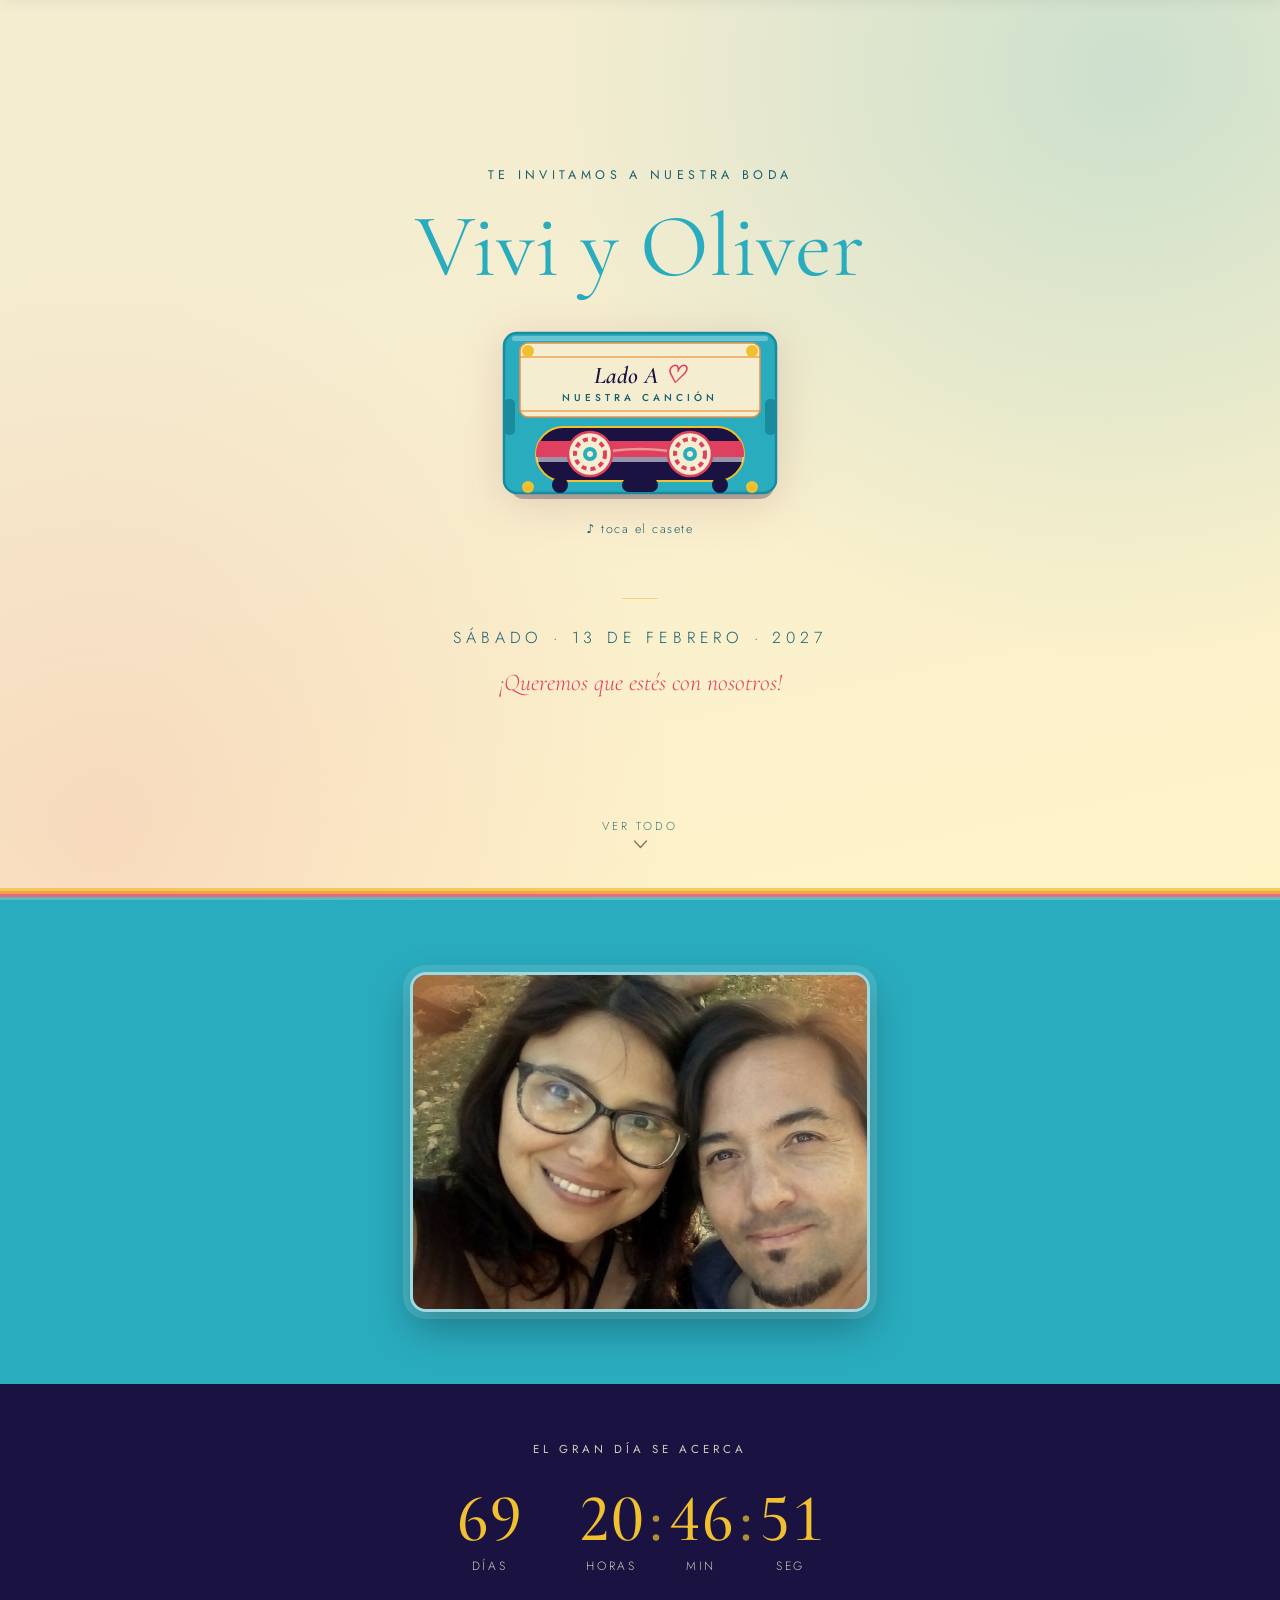
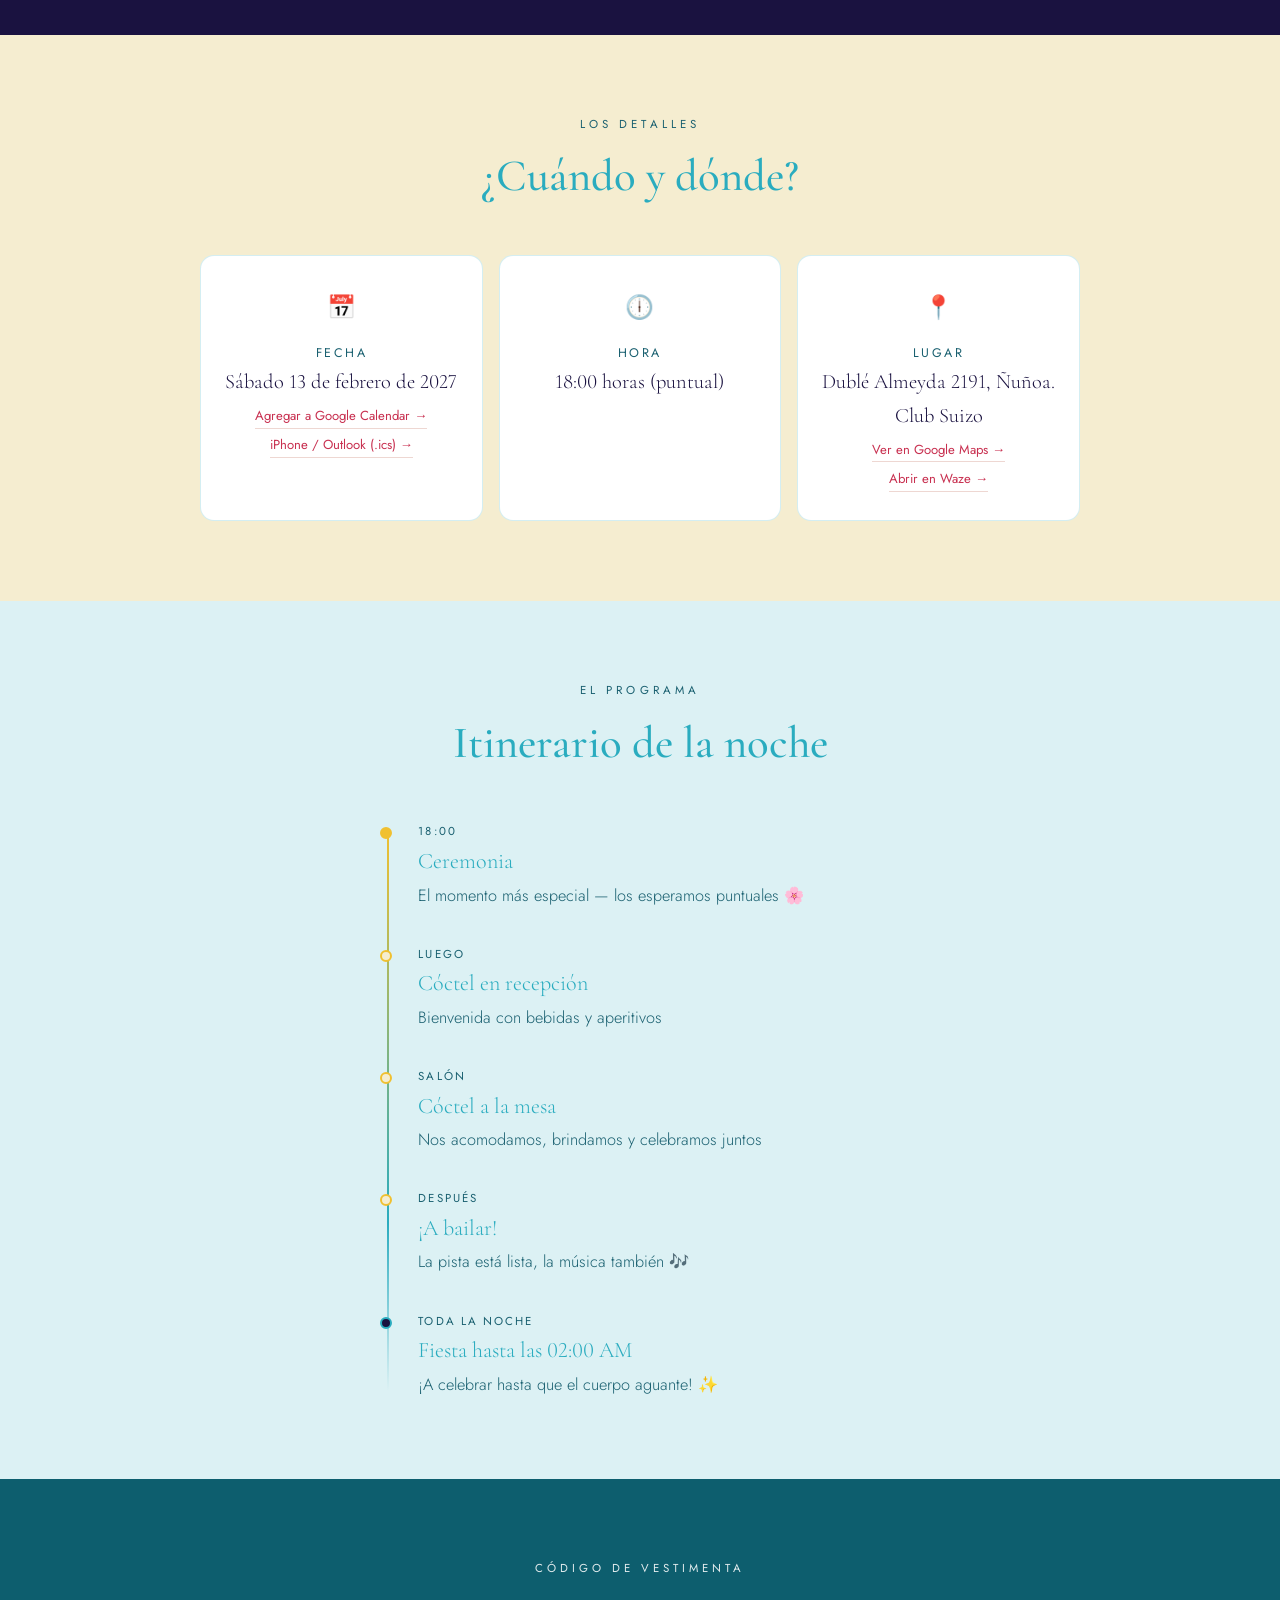
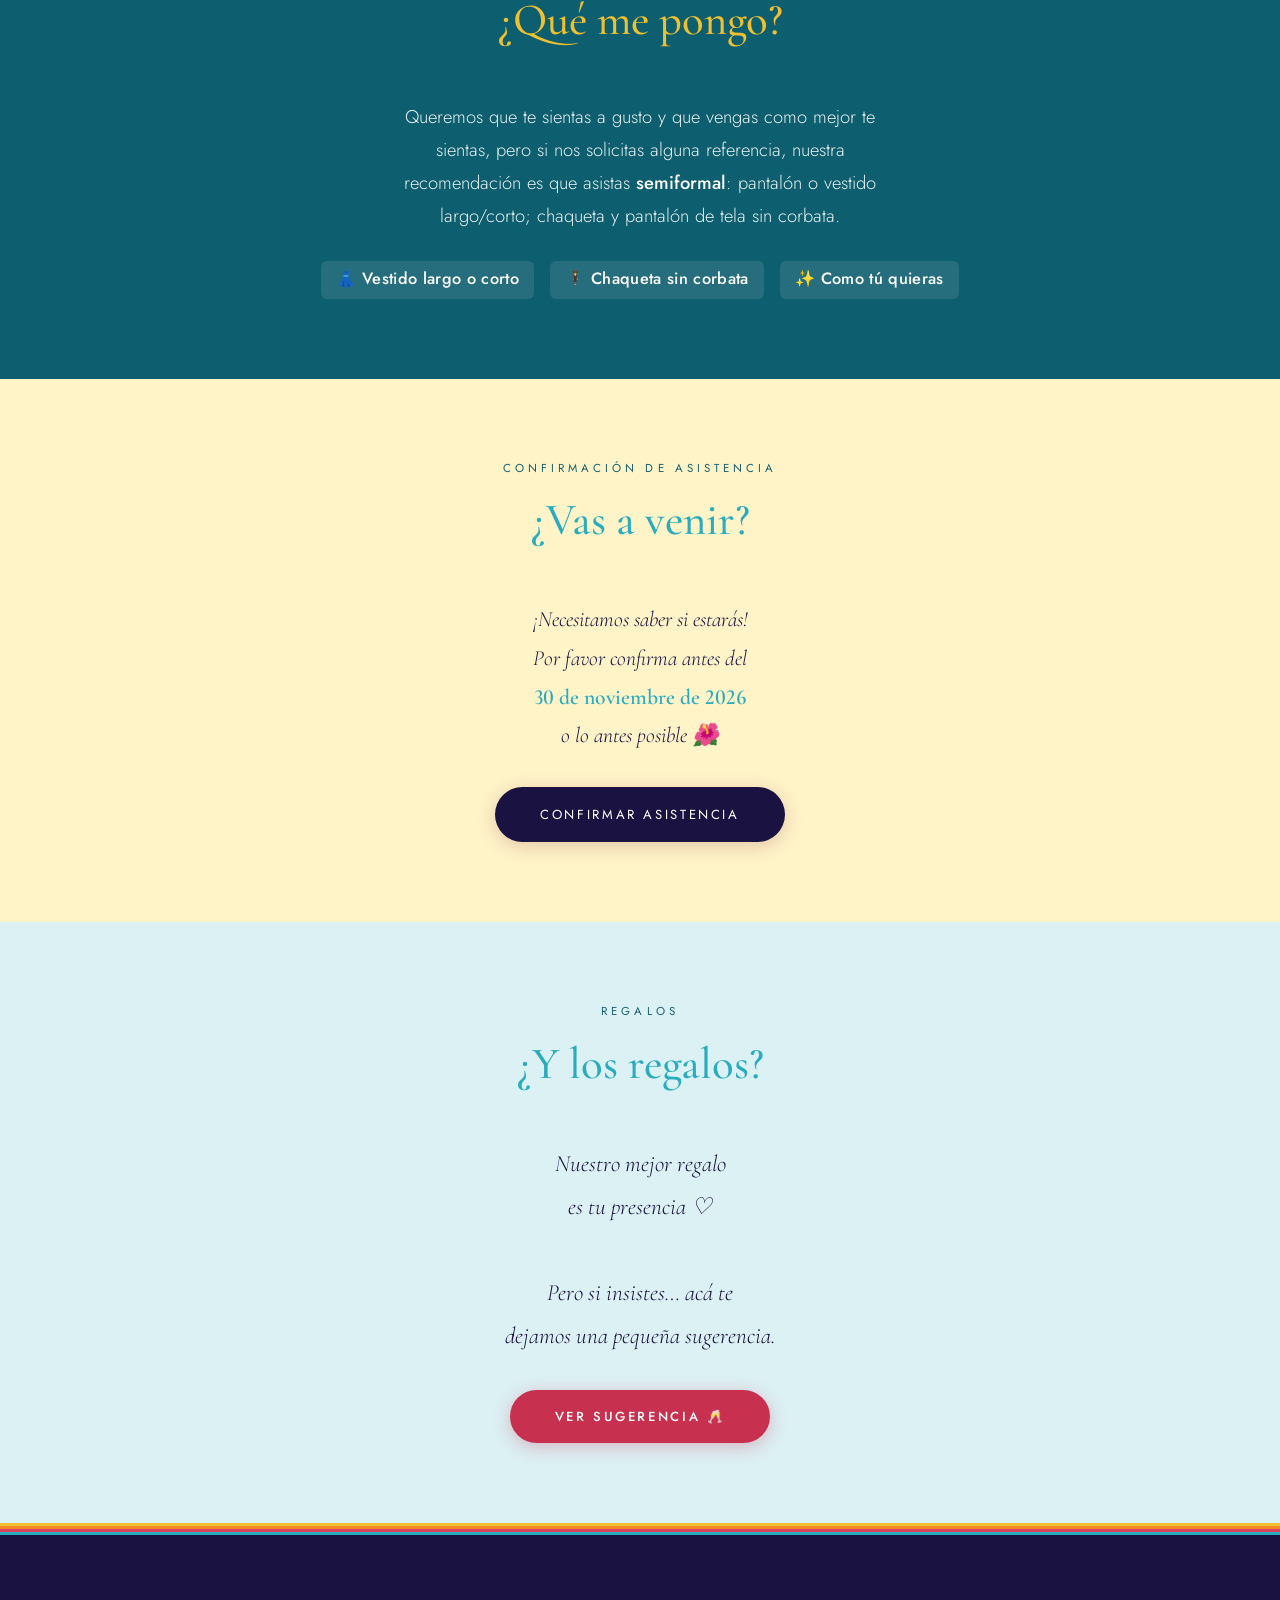
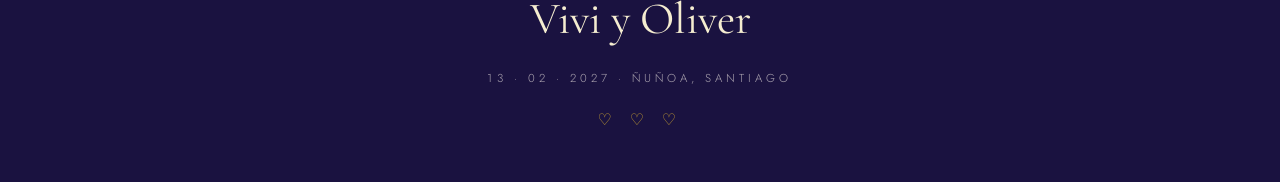
==== index.html @ 51e44a95 "Accesibilidad para lectores de pantalla y barra de progreso en la lista - Emojis y símbolos decorati" ====
<!doctype html>
<html lang="es">
<head>
  <meta charset="utf-8">
  <meta name="viewport" content="width=device-width, initial-scale=1, viewport-fit=cover">
  <title>Vivi y Oliver · 13.02.2027</title>
  <meta name="description" content="Te invitamos a nuestra boda. Sábado 13 de febrero de 2027, Club Suizo, Ñuñoa, Santiago.">
  <meta name="theme-color" content="#2AACBF">

  <!-- Vista previa al compartir por WhatsApp / redes -->
  <meta property="og:type" content="website">
  <meta property="og:title" content="Vivi y Oliver · ¡Nos casamos!">
  <meta property="og:description" content="Sábado 13 de febrero de 2027 · 18:00 hrs · Club Suizo, Ñuñoa">
  <meta property="og:url" content="https://noscasamos-app.vercel.app/">
  <meta property="og:locale" content="es_CL">
  <meta property="og:image" content="https://noscasamos-app.vercel.app/assets/compartir.jpg">
  <meta property="og:image:secure_url" content="https://noscasamos-app.vercel.app/assets/compartir.jpg">
  <meta property="og:image:type" content="image/jpeg">
  <meta property="og:image:width" content="1200">
  <meta property="og:image:height" content="630">
  <meta property="og:image:alt" content="Casete con la etiqueta Lado A, invitación a la boda de Vivi y Oliver, 13 de febrero de 2027">
  <meta property="og:site_name" content="Vivi y Oliver · 13.02.2027">
  <meta name="twitter:card" content="summary_large_image">
  <meta name="twitter:title" content="Vivi y Oliver · ¡Nos casamos!">
  <meta name="twitter:description" content="Sábado 13 de febrero de 2027 · 18:00 hrs · Club Suizo, Ñuñoa">
  <meta name="twitter:image" content="https://noscasamos-app.vercel.app/assets/compartir.jpg">

  <link rel="icon" href="data:image/svg+xml,<svg xmlns='http://www.w3.org/2000/svg' viewBox='0 0 100 100'><text y='.9em' font-size='90'>💍</text></svg>">

  <link rel="preconnect" href="https://fonts.googleapis.com">
  <link rel="preconnect" href="https://fonts.gstatic.com" crossorigin>
  <link rel="stylesheet" href="https://fonts.googleapis.com/css2?family=Cormorant+Garamond:ital,wght@0,400;0,500;0,600;1,400;1,500;1,600&family=Jost:wght@300;400;500&display=swap">
  <link rel="stylesheet" href="css/styles.css">
</head>
<body>

<!-- ════════════════════════════════════════════ -->
<!-- MENÚ: abajo en celular, arriba en PC          -->
<!-- ════════════════════════════════════════════ -->
<nav class="menu" id="menu" aria-label="Secciones de la invitación">
  <a class="menu-marca" href="#inicio">Vivi <em>y</em> Oliver</a>
  <ul class="menu-links">
    <li><a href="#lugar"><span class="menu-icono" aria-hidden="true">📍</span><span>Lugar</span></a></li>
    <li><a href="#programa"><span class="menu-icono" aria-hidden="true">🕕</span><span>Programa</span></a></li>
    <li class="menu-solo-pc"><a href="#vestimenta"><span class="menu-icono" aria-hidden="true">👗</span><span>Vestimenta</span></a></li>
    <li><a href="#confirmar"><span class="menu-icono" aria-hidden="true">✅</span><span>Confirmar</span></a></li>
    <li><a href="#regalos"><span class="menu-icono" aria-hidden="true">🎁</span><span>Regalos</span></a></li>
    <li class="menu-musica-item">
      <button type="button" class="menu-musica" id="menu-musica"
              aria-pressed="false" aria-label="Música: Stairway to Heaven, de Led Zeppelin">
        <svg class="icono-play" viewBox="0 0 16 16" aria-hidden="true"><path d="M5 3.2v9.6L12.6 8z" fill="currentColor"/></svg>
        <svg class="icono-pausa" viewBox="0 0 16 16" aria-hidden="true"><path d="M4.5 3h2.6v10H4.5zM8.9 3h2.6v10H8.9z" fill="currentColor"/></svg>
      </button>
    </li>
  </ul>
</nav>

<main id="contenido">

<!-- ════════════════════════════════════════════ -->
<!-- HERO                                          -->
<!-- ════════════════════════════════════════════ -->
<section class="hero" id="inicio">
  <p class="para-invitado" id="para-label" hidden></p>
  <p class="hero-eyebrow">Te invitamos a nuestra boda</p>
  <h1 class="hero-names">Vivi y Oliver</h1>

  <div class="cassette-wrap" id="cassette" role="button" tabindex="0"
       aria-pressed="false" aria-label="Música: Stairway to Heaven, de Led Zeppelin" title="Toca para escuchar nuestra canción">
    <span class="note note-1">♪</span>
    <span class="note note-2">♫</span>
    <span class="note note-3">♩</span>

    <svg class="cassette-svg" width="280" height="180" viewBox="0 0 280 180" fill="none" xmlns="http://www.w3.org/2000/svg">
  <!-- Sombra -->
  <rect x="10" y="14" width="264" height="158" rx="14" fill="#0E0A30" opacity="0.28"/>

  <!-- Cuerpo teal -->
  <rect x="4" y="6"  width="272" height="160" rx="13" fill="#2AACBF"/>
  <rect x="4" y="6"  width="272" height="160" rx="13" stroke="#1A8A9E" stroke-width="2.5"/>

  <!-- Brillo superior -->
  <rect x="12" y="9" width="256" height="5" rx="2.5" fill="rgba(255,255,255,0.30)"/>

  <!-- Área etiqueta — marfil -->
  <rect x="20" y="16" width="240" height="74" rx="8" fill="#F5EDD0"/>
  <rect x="20" y="16" width="240" height="74" rx="8" stroke="#E89050" stroke-width="1.5"/>

  <!-- Líneas naranja decorativas -->
  <line x1="20" y1="30"  x2="260" y2="30"  stroke="#F08A28" stroke-width="2" opacity="0.55"/>
  <line x1="20" y1="84"  x2="260" y2="84"  stroke="#F08A28" stroke-width="2" opacity="0.55"/>

  <!-- Texto GRANDE -->
  <text x="140" y="56" text-anchor="middle"
        font-family="Cormorant Garamond, Georgia, serif"
        font-style="italic" font-size="24" fill="#1A1240" font-weight="600">
    Lado A <tspan fill="#E04060">♡</tspan>
  </text>
  <text x="140" y="74" text-anchor="middle"
        font-family="Jost, Arial, sans-serif"
        font-size="10" fill="#0D5E6E" letter-spacing="4" font-weight="500">
    NUESTRA CANCIÓN
  </text>

  <!-- Ventana de cinta — dark con franja roja bold -->
  <rect x="36" y="100" width="208" height="54" rx="27" fill="#1A1240"/>
  <rect x="36" y="100" width="208" height="54" rx="27" stroke="#F0C030" stroke-width="2"/>
  <!-- Franja roja dentro de la ventana -->
  <clipPath id="tcl"><rect x="36" y="100" width="208" height="54" rx="27"/></clipPath>
  <rect x="36" y="114" width="208" height="16" fill="#E04060" clip-path="url(#tcl)"/>
  <rect x="36" y="130" width="208" height="5"  fill="rgba(255,255,255,0.55)" clip-path="url(#tcl)"/>

  <!-- Arco de cinta -->
  <path d="M90 128 Q140 116 190 128" stroke="rgba(245,237,208,0.5)" stroke-width="2.5" fill="none"/>

  <!-- Bobina izquierda — grande, crema con aro magenta -->
  <circle cx="90"  cy="127" r="22" fill="#F5EDD0"/>
  <circle cx="90"  cy="127" r="22" stroke="#E04060" stroke-width="2.5"/>
  <circle class="reel"     cx="90"  cy="127" r="15" fill="none" stroke="#E04060" stroke-width="4" stroke-dasharray="5 4"/>
  <circle cx="90"  cy="127" r="7"  fill="#2AACBF"/>
  <circle cx="90"  cy="127" r="3"  fill="#F5EDD0"/>

  <!-- Bobina derecha -->
  <circle cx="190" cy="127" r="22" fill="#F5EDD0"/>
  <circle cx="190" cy="127" r="22" stroke="#E04060" stroke-width="2.5"/>
  <circle class="reel" cx="190" cy="127" r="15" fill="none" stroke="#E04060" stroke-width="4" stroke-dasharray="5 4"/>
  <circle cx="190" cy="127" r="7"  fill="#2AACBF"/>
  <circle cx="190" cy="127" r="3"  fill="#F5EDD0"/>

  <!-- Tornillos esquina — amarillo -->
  <circle cx="28"  cy="24"  r="6" fill="#F0C030"/>
  <circle cx="252" cy="24"  r="6" fill="#F0C030"/>
  <circle cx="28"  cy="160" r="6" fill="#F0C030"/>
  <circle cx="252" cy="160" r="6" fill="#F0C030"/>

  <!-- Agujeros inferiores — negro prominente -->
  <circle cx="60"  cy="158" r="8" fill="#1A1240"/>
  <circle cx="220" cy="158" r="8" fill="#1A1240"/>
  <rect x="122" y="151" width="36" height="14" rx="7" fill="#1A1240"/>

  <!-- Muescas laterales -->
  <rect x="4"   y="72" width="11" height="36" rx="5" fill="#1A8A9E"/>
  <rect x="265" y="72" width="11" height="36" rx="5" fill="#1A8A9E"/>

  <!-- Destello de luz que cruza el plástico cada pocos segundos -->
  <defs>
    <linearGradient id="brillo-grad" x1="0" x2="1" y1="0" y2="0">
      <stop offset="0"   stop-color="#FFFFFF" stop-opacity="0"/>
      <stop offset="0.5" stop-color="#FFFFFF" stop-opacity="0.55"/>
      <stop offset="1"   stop-color="#FFFFFF" stop-opacity="0"/>
    </linearGradient>
    <clipPath id="brillo-clip"><rect x="4" y="6" width="272" height="160" rx="13"/></clipPath>
  </defs>
  <g clip-path="url(#brillo-clip)" pointer-events="none">
    <g transform="skewX(-20)">
      <rect class="brillo" x="-60" y="0" width="46" height="180" fill="url(#brillo-grad)"/>
    </g>
  </g>
</svg>
  </div>
  <p class="cassette-hint" id="cassette-hint" aria-hidden="true">♪ toca el casete</p>
  <audio id="cancion" src="assets/cancion.mp3" preload="none" loop
         data-titulo="Stairway to Heaven · Led Zeppelin"></audio>

  <div class="hero-line"></div>
  <p class="hero-date">Sábado · 13 de Febrero · 2027</p>
  <p class="hero-tagline">¡Queremos que estés con nosotros!</p>

  <div class="scroll-hint" aria-hidden="true">
    <span>ver todo</span>
    <svg width="14" height="9" viewBox="0 0 14 9" fill="none">
      <path d="M1 1L7 7.5L13 1" stroke="#9A7265" stroke-width="1.5" stroke-linecap="round" stroke-linejoin="round"/>
    </svg>
  </div>
</section>

<!-- ════════════════════════════════════════════ -->
<!-- PHOTO                                         -->
<!-- ════════════════════════════════════════════ -->
<section class="photo-section">
  <div class="photo-frame">
    <img src="assets/vivi-y-oliver.jpg" alt="Foto de Vivi y Oliver juntos, abrazados y sonriendo a la cámara" loading="eager"/>
  </div>
</section>

<!-- ════════════════════════════════════════════ -->
<!-- COUNTDOWN                                     -->
<!-- ════════════════════════════════════════════ -->
<section class="countdown" aria-label="Cuenta regresiva">
  <p class="countdown-label">El gran día se acerca</p>
  <p class="sr-only" id="cd-texto">Faltan pocos días para la boda.</p>
  <div class="countdown-grid" aria-hidden="true">
    <div class="cd-unit">
      <span class="cd-num" id="cd-days">—</span>
      <span class="cd-name">días</span>
    </div>
    <!-- Horas, minutos y segundos como reloj digital (05:19:57) -->
    <div class="cd-reloj">
      <div class="cd-unit">
        <span class="cd-num" id="cd-hours">—</span>
        <span class="cd-name">horas</span>
      </div>
      <span class="cd-num cd-sep" aria-hidden="true">:</span>
      <div class="cd-unit">
        <span class="cd-num" id="cd-min">—</span>
        <span class="cd-name">min</span>
      </div>
      <span class="cd-num cd-sep" aria-hidden="true">:</span>
      <div class="cd-unit">
        <span class="cd-num" id="cd-sec">—</span>
        <span class="cd-name">seg</span>
      </div>
    </div>
  </div>
</section>

<!-- ════════════════════════════════════════════ -->
<!-- DETAILS                                       -->
<!-- ════════════════════════════════════════════ -->
<section class="section" id="lugar">
  <p class="eyebrow">Los detalles</p>
  <h2 class="section-title">¿Cuándo y dónde?</h2>

  <div class="detail-list">
    <div class="detail-card">
      <div class="d-icon" aria-hidden="true">📅</div>
      <div>
        <div class="d-label">Fecha</div>
        <div class="d-value">Sábado 13 de febrero de 2027</div>
        <div class="d-links">
          <a class="map-link" href="https://calendar.google.com/calendar/render?action=TEMPLATE&amp;text=Matrimonio+Vivi+y+Oliver+%F0%9F%92%8D&amp;dates=20270213T210000Z%2F20270214T050000Z&amp;details=Ceremonia+18%3A00+%28puntual%29.+Fiesta+hasta+las+02%3A00.%0AInvitaci%C3%B3n%3A+https%3A%2F%2Fnoscasamos-app.vercel.app%2F&amp;location=Club+Suizo%2C+Dubl%C3%A9+Almeyda+2191%2C+%C3%91u%C3%B1oa%2C+Santiago&amp;ctz=America%2FSantiago" target="_blank" rel="noopener">
            Agregar a Google Calendar <span aria-hidden="true">→</span><span class="sr-only"> (se abre en otra pestaña)</span>
          </a>
          <a class="map-link" href="assets/boda-vivi-y-oliver.ics" download>
            iPhone / Outlook (.ics) <span aria-hidden="true">→</span><span class="sr-only"> (descarga el evento para tu calendario)</span>
          </a>
        </div>
      </div>
    </div>
    <div class="detail-card">
      <div class="d-icon" aria-hidden="true">🕕</div>
      <div>
        <div class="d-label">Hora</div>
        <div class="d-value">18:00 horas (puntual)</div>
      </div>
    </div>
    <div class="detail-card">
      <div class="d-icon" aria-hidden="true">📍</div>
      <div>
        <div class="d-label">Lugar</div>
        <div class="d-value">Dublé Almeyda 2191, Ñuñoa. Club Suizo</div>
        <div class="d-links">
          <a class="map-link" href="https://www.google.com/maps/search/?api=1&amp;query=Club+Suizo%2C+Dubl%C3%A9+Almeyda+2191%2C+%C3%91u%C3%B1oa" target="_blank" rel="noopener">
            Ver en Google Maps <span aria-hidden="true">→</span><span class="sr-only"> (se abre en otra pestaña)</span>
          </a>
          <a class="map-link" href="https://waze.com/ul?q=Dubl%C3%A9+Almeyda+2191%2C+%C3%91u%C3%B1oa&amp;navigate=yes" target="_blank" rel="noopener">
            Abrir en Waze <span aria-hidden="true">→</span><span class="sr-only"> (se abre en otra pestaña)</span>
          </a>
        </div>
      </div>
    </div>
  </div>
</section>

<!-- ════════════════════════════════════════════ -->
<!-- ITINERARY                                     -->
<!-- ════════════════════════════════════════════ -->
<section class="section section-dark" id="programa">
  <p class="eyebrow">El programa</p>
  <h2 class="section-title">Itinerario de la noche</h2>

  <div class="timeline">
    <div class="tl-item">
      <div class="tl-dot"></div>
      <div class="tl-time">18:00</div>
      <div class="tl-event">Ceremonia</div>
      <div class="tl-desc">El momento más especial — los esperamos puntuales <span aria-hidden="true">🌸</span></div>
    </div>
    <div class="tl-item">
      <div class="tl-dot"></div>
      <div class="tl-time">Luego</div>
      <div class="tl-event">Cóctel en recepción</div>
      <div class="tl-desc">Bienvenida con bebidas y aperitivos</div>
    </div>
    <div class="tl-item">
      <div class="tl-dot"></div>
      <div class="tl-time">Salón</div>
      <div class="tl-event">Cóctel a la mesa</div>
      <div class="tl-desc">Nos acomodamos, brindamos y celebramos juntos</div>
    </div>
    <div class="tl-item">
      <div class="tl-dot"></div>
      <div class="tl-time">Después</div>
      <div class="tl-event">¡A bailar!</div>
      <div class="tl-desc">La pista está lista, la música también <span aria-hidden="true">🎶</span></div>
    </div>
    <div class="tl-item">
      <div class="tl-dot"></div>
      <div class="tl-time">Toda la noche</div>
      <div class="tl-event">Fiesta hasta las 02:00 AM</div>
      <div class="tl-desc">¡A celebrar hasta que el cuerpo aguante! <span aria-hidden="true">✨</span></div>
    </div>
  </div>
</section>

<!-- ════════════════════════════════════════════ -->
<!-- DRESSCODE                                     -->
<!-- ════════════════════════════════════════════ -->
<section class="dresscode-section" id="vestimenta">
  <p class="eyebrow">Código de vestimenta</p>
  <h2 class="section-title">¿Qué me pongo?</h2>
  <p class="dresscode-body">
    Queremos que te sientas a gusto y que vengas como mejor te sientas, pero si nos solicitas alguna referencia, nuestra recomendación es que asistas <strong>semiformal</strong>: pantalón o vestido largo/corto; chaqueta y pantalón de tela sin corbata.
  </p>
  <div class="chips">
    <span class="chip"><span aria-hidden="true">👗</span> Vestido largo o corto</span>
    <span class="chip"><span aria-hidden="true">🕴</span> Chaqueta sin corbata</span>
    <span class="chip"><span aria-hidden="true">✨</span> Como tú quieras</span>
  </div>
</section>

<!-- ════════════════════════════════════════════ -->
<!-- RSVP                                          -->
<!-- ════════════════════════════════════════════ -->
<section class="rsvp-section" id="confirmar">
  <p class="eyebrow">Confirmación de asistencia</p>
  <h2 class="section-title">¿Vas a venir?</h2>
  <p class="rsvp-note">
    ¡Necesitamos saber si estarás!<br>
    Por favor confirma antes del<br>
    <strong>30 de noviembre de 2026</strong><br>
    o lo antes posible <span aria-hidden="true">🌺</span>
  </p>
  <a id="rsvp-link" href="https://docs.google.com/forms/d/e/1FAIpQLSdjreQ2p3MVo6-uI8GwZqybt-bWuwGaxEt7Gwr0wpt1rWeUwA/viewform"
     target="_blank" rel="noopener"
     class="btn btn-primary">
    Confirmar asistencia<span class="sr-only"> (se abre en otra pestaña)</span>
  </a>
</section>

<!-- ════════════════════════════════════════════ -->
<!-- GIFTS                                         -->
<!-- ════════════════════════════════════════════ -->
<section class="gifts-section" id="regalos">
  <p class="eyebrow">Regalos</p>
  <h2 class="section-title">¿Y los regalos?</h2>
  <p class="gifts-text">
    Nuestro mejor regalo<br>es tu presencia ♡<br>
    <br>
    Pero si insistes… acá te<br>dejamos una pequeña sugerencia.
  </p>
  <button type="button" class="btn btn-fucsia" id="gift-open" aria-haspopup="dialog">
    Ver sugerencia <span aria-hidden="true">🥂</span>
  </button>
</section>

<!-- ════════════════════════════════════════════ -->
<!-- GIFTS MODAL                                   -->
<!-- ════════════════════════════════════════════ -->
<dialog class="gift-modal" id="gift-modal" aria-labelledby="gift-modal-title">
  <button type="button" class="gift-close" id="gift-close" aria-label="Cerrar">×</button>

  <p class="eyebrow">Una pequeña sugerencia</p>

  <!-- En PC: dos columnas (transferencia | lista y aviso); en celular, apiladas -->
  <div class="gift-cols">
  <div class="gift-col">
  <h2 class="gift-title" id="gift-modal-title">Transferencia <span aria-hidden="true">💌</span></h2>
  <p class="gift-intro">
    Si quieres hacernos un regalo,<br>puedes transferirnos aquí:
  </p>

  <dl class="bank-data" id="bank-data">
    <div><dt>Nombre</dt><dd>Oliver Becerra A.</dd></div>
    <div><dt>RUT</dt><dd>13.884.187-1</dd></div>
    <div><dt>Banco</dt><dd>Banco Santander</dd></div>
    <div><dt>Tipo de cuenta</dt><dd>Cuenta Vista</dd></div>
    <div><dt>Número de cuenta</dt><dd>0-074-00-75610-9</dd></div>
    <div><dt>Correo</dt><dd>oliver.becerra@gmail.com</dd></div>
  </dl>

  <button type="button" class="btn btn-primary gift-copy" id="gift-copy">Copiar datos</button>
  </div>

  <div class="gift-divider gift-divider-cols"><span>o si prefieres</span></div>

  <div class="gift-col">
  <h3 class="gift-subtitle">Lista de novios <span aria-hidden="true">🎁</span></h3>
  <p class="gift-intro">Elige algo de nuestra lista de regalos.</p>
  <a href="lista.html" class="btn btn-outline" id="gift-list-link">
    Ver lista de novios
  </a>

  <div class="gift-divider" aria-hidden="true"><span>♡</span></div>

  <p class="gift-intro">
    ¿Ya nos hiciste un regalo?<br>Cuéntanos para poder agradecerte.
  </p>
  <a href="https://docs.google.com/forms/d/e/1FAIpQLSec_GYirpFokBr4Axic97u8SnxmepcCcS62v51o5aP7ZCtQkQ/viewform" target="_blank" rel="noopener"
     class="gift-notify" id="gift-notify-link">
    Avisar mi regalo <span aria-hidden="true">→</span><span class="sr-only"> (se abre en otra pestaña)</span>
  </a>
  </div>
  </div>
</dialog>

<!-- Lista de regalos dentro de la invitación: sin cambiar de página, la música sigue -->
<dialog class="gift-modal lista-modal" id="lista-modal" aria-labelledby="lista-modal-title">
  <button type="button" class="gift-close" id="lista-close" aria-label="Cerrar">×</button>
  <button type="button" class="lista-back" id="lista-volver"><span aria-hidden="true">←</span> Volver a regalos</button>

  <p class="eyebrow">Vivi y Oliver · 13 · 02 · 2027</p>
  <h2 class="gift-title" id="lista-modal-title">Lista de regalos <span aria-hidden="true">🎁</span></h2>
  <p class="lista-help">
    Cuando elijas un regalo, toca <strong>“Lo regalo yo”</strong> para avisarnos
    y así evitamos repetidos.
  </p>

  <ul class="lista-grid" id="lista-modal-grid"></ul>
</dialog>

</main>

<!-- ════════════════════════════════════════════ -->
<!-- FOOTER                                        -->
<!-- ════════════════════════════════════════════ -->
<p class="sr-only" role="status" id="aviso-lector"></p>

<footer>
  <div class="footer-names">Vivi y Oliver</div>
  <div class="footer-sub">13 · 02 · 2027 · Ñuñoa, Santiago</div>
  <div class="footer-hearts" aria-hidden="true">♡ ♡ ♡</div>
</footer>

<script src="js/lista.js"></script>
<script src="js/main.js"></script>
<script src="js/reveal.js"></script>
<script src="js/menu.js"></script>
</body>
</html>
---- css/styles.css ----
:root {
  --cream:       #F5EDD0;        /* marfil cálido — cuerpo del casete */
  --dark:        #1A1240;        /* azul noche profundo */
  --burgundy:    #2AACBF;        /* teal vibrante — acento principal */
  --rose:        #E04060;        /* rojo coral */
  --rose-btn:    #C83050;        /* rojo coral oscuro */
  --sage:        #5C2D7E;        /* púrpura — acento secundario */
  --citric:      #F0C030;        /* amarillo dorado */
  --peach:       #F08A28;        /* naranja brillante */
  --peach-dark:  #D47020;
  --muted:       #1A6070;        /* teal oscuro — texto secundario */
  --teal-texto:  #0D5E6E;        /* teal de la etiqueta del casete: legible en texto pequeño (≥6:1) */
  --card:        #FFFFFF;
  /* Franjas retro como las líneas de la etiqueta del casete */
  --franjas: linear-gradient(to bottom,
      #F0C030 0 3px, #F08A28 3px 6px, #E04060 6px 9px, #2AACBF 9px 12px);
  --border:      rgba(42,172,191,0.20);
  --alt-bg:      #DCF1F4;        /* tinte claro del turquesa del casete */
  --light-peach: #FFF3C8;        /* amarillo muy claro */
}

/* Texto solo para lectores de pantalla */
.sr-only {
  position: absolute !important;
  width: 1px; height: 1px;
  padding: 0; margin: -1px;
  overflow: hidden;
  clip: rect(0 0 0 0);
  white-space: nowrap;
  border: 0;
}

*, *::before, *::after { box-sizing: border-box; margin: 0; padding: 0; }

body {
  background: var(--cream);
  color: var(--dark);
  font-family: 'Jost', system-ui, sans-serif;
  font-weight: 300;
  line-height: 1.65;
  overflow-x: hidden;
  /* Cormorant usa números antiguos por defecto (el 1 parece una "I"): usar los modernos */
  font-variant-numeric: lining-nums;
}

/* ── HERO ──────────────────────────────────── */
.hero {
  min-height: 100svh;
  display: flex;
  flex-direction: column;
  align-items: center;
  justify-content: center;
  padding: 3rem 1.5rem 5rem;
  text-align: center;
  background:
    radial-gradient(circle at 88% 8%, rgba(42,172,191,0.20), transparent 42%),
    radial-gradient(circle at 8% 92%, rgba(224,64,96,0.13), transparent 40%),
    linear-gradient(168deg, #F5EDD0 30%, var(--light-peach) 100%);
  position: relative;
}

.hero::after {
  content: '';
  position: absolute;
  left: 0; right: 0; bottom: 0;
  height: 12px;
  background: var(--franjas);
  opacity: 0.75;
}

.para-invitado {
  font-family: 'Cormorant Garamond', serif;
  font-style: italic;
  font-size: 1.15rem;
  color: var(--muted);
  letter-spacing: 0.04em;
  margin-bottom: 0.6rem;
  opacity: 1;
}
.para-invitado strong {
  color: var(--burgundy);
  font-weight: 500;
  font-style: normal;
}

.hero-eyebrow {
  font-family: 'Jost', sans-serif;
  font-weight: 400;
  font-size: 0.78rem;
  letter-spacing: 0.35em;
  text-transform: uppercase;
  color: var(--muted);
  margin-bottom: 1rem;
}

/* ── CASSETTE ──────────────────────────────── */
.cassette-wrap {
  margin-bottom: 2.6rem;
  cursor: pointer;
  -webkit-tap-highlight-color: transparent;
  user-select: none;
  position: relative;
  display: inline-block;
}

.cassette-svg {
  display: block;
  max-width: 100%;
  height: auto;
  filter: drop-shadow(0 8px 22px rgba(123,45,66,0.18));
  transition: transform 0.2s ease;
}
.cassette-wrap:active .cassette-svg { transform: scale(0.96); }

/* Destello de luz que cruza el casete cada 5 s (invita a tocarlo) */
.brillo { animation: brillo 5s ease-in-out infinite; }
@keyframes brillo {
  0%, 55% { transform: translateX(0); }
  100%    { transform: translateX(420px); }
}

/* Las bobinas solo giran mientras suena la canción (o en la animación corta
   al tocar sin música); en pausa quedan quietas donde se detuvieron. */
.reel {
  transform-box: fill-box;
  transform-origin: center;
  animation: spin 0.85s linear infinite;
  animation-play-state: paused;
}

@keyframes spin { to { transform: rotate(360deg); } }

.cassette-wrap.playing .reel,
.cassette-wrap.sonando .reel { animation-play-state: running; }

.note {
  opacity: 0;
  font-size: 1.4rem;
  position: absolute;
  pointer-events: none;
}
.cassette-wrap.playing .note-1 { animation: noteUp 1.4s ease-out 0.0s forwards; }
.cassette-wrap.playing .note-2 { animation: noteUp 1.4s ease-out 0.25s forwards; }
.cassette-wrap.playing .note-3 { animation: noteUp 1.4s ease-out 0.5s forwards; }
.note-1 { left:  18%; top: 30%; }
.note-2 { right: 15%; top: 20%; }
.note-3 { left:  40%; top: 5%; }

/* Mientras suena la canción: bobinas rápidas y notas en bucle */
.cassette-wrap.sonando .note-1 { animation: noteUp 1.6s ease-out 0.0s infinite; }
.cassette-wrap.sonando .note-2 { animation: noteUp 1.6s ease-out 0.5s infinite; }
.cassette-wrap.sonando .note-3 { animation: noteUp 1.6s ease-out 1.0s infinite; }
.cassette-wrap:focus-visible { outline: 2px solid var(--burgundy); outline-offset: 6px; border-radius: 16px; }

.cassette-hint {
  margin: -1.8rem 0 2rem;
  font-size: 0.78rem;
  letter-spacing: 0.12em;
  color: var(--muted);
  opacity: 1;
}

@keyframes noteUp {
  0%   { opacity:0; transform:translateY(0) scale(.7); }
  25%  { opacity:1; }
  100% { opacity:0; transform:translateY(-48px) scale(1.1); }
}

/* ── HERO TEXT ─────────────────────────────── */
.hero-names {
  font-family: 'Cormorant Garamond', Georgia, serif;
  font-weight: 400;
  font-size: 4.2rem;
  line-height: 1;
  color: var(--burgundy);
  text-wrap: balance;
  margin-bottom: 2.2rem;
}

.hero-line {
  width: 36px; height: 1.5px;
  background: var(--citric);
  margin: 1.6rem auto;
  opacity: 0.55;
}

.hero-date {
  font-family: 'Jost', sans-serif;
  font-weight: 300;
  font-size: 0.9rem;
  letter-spacing: 0.3em;
  text-transform: uppercase;
  color: var(--muted);
}

.hero-tagline {
  font-family: 'Cormorant Garamond', serif;
  font-style: italic;
  font-size: 1.25rem;
  color: var(--rose);
  margin-top: 0.75rem;
}

.scroll-hint {
  position: absolute;
  bottom: 3.2rem;
  left: 50%;
  transform: translateX(-50%);
  display: flex;
  flex-direction: column;
  align-items: center;
  gap: 4px;
  animation: bob 2.2s ease-in-out infinite;
}
.scroll-hint span {
  font-size: 0.72rem; letter-spacing: 0.25em;
  text-transform: uppercase; color: var(--muted); opacity: 0.85;
}
@keyframes bob {
  0%,100% { transform:translateX(-50%) translateY(0); }
  50%      { transform:translateX(-50%) translateY(7px); }
}

/* ── PHOTO SECTION ─────────────────────────── */
.photo-section {
  background: var(--burgundy);
  padding: 3.5rem 1.5rem;
  text-align: center;
  display: flex;
  flex-direction: column;
  align-items: center;
}

/* Todos los textos en sección oscura en claro */
.photo-section .eyebrow,
.photo-section .section-title,
.photo-section p,
.photo-section span,
.photo-section h2 {
  color: #F5EDD0 !important;
}
.photo-section .eyebrow { color: rgba(245,237,208,0.85) !important; }

.photo-frame {
  width: min(300px, 100%);
  aspect-ratio: 300 / 222;
  border-radius: 16px;
  overflow: hidden;
  border: 3px solid rgba(255,255,255,0.55);
  box-shadow: 0 0 0 7px rgba(255,255,255,0.12), 0 16px 40px rgba(0,0,0,0.30);
  flex-shrink: 0;
}

.photo-frame img {
  width: 100%; height: 100%;
  object-fit: cover;
  object-position: center center;
}


/* ── COUNTDOWN ─────────────────────────────── */
.countdown {
  background: var(--dark);
  padding: 2.8rem 1.5rem;
  text-align: center;
}

.countdown-label {
  font-family: 'Jost', sans-serif;
  font-weight: 400;
  font-size: 0.72rem;
  letter-spacing: 0.35em;
  text-transform: uppercase;
  color: rgba(245,237,208,0.85);
  margin-bottom: 1.6rem;
}

.countdown-grid {
  display: flex;
  justify-content: center;
  gap: 2rem;
}

.cd-unit { text-align: center; }

/* Reloj digital: horas:minutos:segundos con el mismo estilo de los números */
.cd-reloj {
  display: flex;
  align-items: flex-start;
  gap: 0.3rem;
}
.cd-sep { opacity: 0.7; }

.cd-num {
  font-family: 'Cormorant Garamond', serif;
  font-weight: 500;
  font-size: 3.2rem;
  color: var(--citric);
  line-height: 1;
  font-variant-numeric: lining-nums tabular-nums;
  display: block;
}

.cd-name {
  font-family: 'Jost', sans-serif;
  font-weight: 300;
  font-size: 0.72rem;
  letter-spacing: 0.22em;
  text-transform: uppercase;
  color: rgba(245,237,208,0.85);
  margin-top: 0.3rem;
}

/* ── SHARED SECTION ────────────────────────── */
.section { padding: 3.8rem 1.5rem; }

/* Contenido centrado con ancho máximo para que no se estire en PC */
.section > *,
.countdown > *,
.dresscode-section > *,
.rsvp-section > *,
.gifts-section > * {
  max-width: 640px;
  margin-left: auto;
  margin-right: auto;
}
.section-dark { background: var(--alt-bg); }

.eyebrow {
  font-family: 'Jost', sans-serif;
  font-weight: 400;
  font-size: 0.72rem;
  letter-spacing: 0.35em;
  text-transform: uppercase;
  color: var(--muted);
  text-align: center;
  margin-bottom: 0.4rem;
}

.section-title {
  font-family: 'Cormorant Garamond', serif;
  font-weight: 500;
  font-size: 2.2rem;
  color: var(--burgundy);
  text-align: center;
  text-wrap: balance;
  margin-bottom: 2rem;
}

/* ── DETAIL CARDS ──────────────────────────── */
.detail-list { display: flex; flex-direction: column; gap: 0.75rem; }

.detail-card {
  background: var(--card);
  border: 1px solid var(--border);
  border-radius: 14px;
  padding: 1.3rem 1.4rem;
  display: flex;
  align-items: flex-start;
  gap: 1rem;
}

.d-icon { font-size: 1.45rem; flex-shrink: 0; padding-top: 3px; }

.d-label {
  font-family: 'Jost', sans-serif;
  font-weight: 400;
  font-size: 0.78rem;
  letter-spacing: 0.2em;
  text-transform: uppercase;
  color: var(--muted);
}

.d-value {
  font-family: 'Cormorant Garamond', serif;
  font-size: 1.28rem;
  color: var(--dark);
  margin-top: 0.1rem;
}

.map-link {
  display: inline-block;
  font-family: 'Jost', sans-serif;
  font-size: 0.82rem;
  font-weight: 400;
  color: var(--rose-btn);
  text-decoration: none;
  margin-top: 0.3rem;
  border-bottom: 1px solid rgba(206,140,126,0.35);
  padding-bottom: 1px;
}

.d-links {
  display: flex;
  flex-direction: column;
  align-items: flex-start;
  gap: 0.35rem;
  margin-top: 0.4rem;
}
.d-links .map-link { margin-top: 0; }

/* ── TIMELINE ──────────────────────────────── */
.timeline { position: relative; padding-left: 2.4rem; }

.timeline::before {
  content: '';
  position: absolute;
  left: 7px; top: 8px; bottom: 8px;
  width: 1.5px;
  background: linear-gradient(180deg, var(--citric) 0%, var(--burgundy) 70%, transparent 100%);
}

.tl-item { position: relative; padding-bottom: 2.2rem; }
.tl-item:last-child { padding-bottom: 0; }

.tl-dot {
  position: absolute;
  left: -2.4rem; top: 5px;
  width: 12px; height: 12px;
  border-radius: 50%;
  background: var(--cream);
  border: 2px solid var(--citric);
}
.tl-item:first-child .tl-dot { background: var(--citric); }
.tl-item:last-child .tl-dot  { background: #1A1240; border-color: var(--burgundy); }

.tl-time {
  font-family: 'Jost', sans-serif;
  font-weight: 400;
  font-size: 0.72rem;
  letter-spacing: 0.18em;
  color: var(--muted);
  text-transform: uppercase;
}

.tl-event {
  font-family: 'Cormorant Garamond', serif;
  font-size: 1.38rem;
  color: var(--burgundy);
  margin-top: 0.1rem;
}

.tl-desc {
  font-family: 'Jost', sans-serif;
  font-weight: 300;
  font-size: 1.02rem;
  color: var(--muted);
  margin-top: 0.2rem;
}

/* ── DRESSCODE ─────────────────────────────── */
.dresscode-section {
  background: var(--teal-texto);
  padding: 3.8rem 1.5rem;
  text-align: center;
}

.dresscode-section .eyebrow   { color: rgba(255,255,255,0.88); }
.dresscode-section .section-title { color: var(--citric); }

.dresscode-body {
  font-family: 'Jost', sans-serif;
  font-weight: 300;
  font-size: 1.08rem;
  line-height: 1.8;
  color: rgba(255,255,255,0.90);
  max-width: 340px;
  margin: 0 auto 1.8rem;
}
.dresscode-body strong { font-weight: 500; color: #FFFFFF; }

/* Sugerencias de vestimenta como texto simple (no deben parecer botones) */
.chips {
  display: flex;
  flex-direction: column;
  align-items: center;
  gap: 0.45rem;
}

.chip {
  color: #FFFFFF;
  font-family: 'Jost', sans-serif;
  font-weight: 500;
  font-size: 1.02rem;
  letter-spacing: 0.02em;
  /* Franja traslúcida sutil: se lee como etiqueta, no como botón */
  background: rgba(255,255,255,0.10);
  border-radius: 6px;
  padding: 0.35rem 0.95rem;
  white-space: nowrap;
}

/* ── RSVP ──────────────────────────────────── */
.rsvp-section {
  background: var(--light-peach);
  padding: 3.8rem 1.5rem;
  text-align: center;
}

.rsvp-section .eyebrow       { color: var(--muted); }
.rsvp-section .section-title { color: var(--burgundy); }

.rsvp-note {
  font-family: 'Cormorant Garamond', serif;
  font-style: italic;
  font-size: 1.22rem;
  color: var(--dark);
  line-height: 1.8;
  margin-bottom: 2rem;
}
.rsvp-note strong { font-weight: 600; font-style: normal; color: var(--burgundy); }

/* ── GIFTS ─────────────────────────────────── */
.gifts-section {
  padding: 3.8rem 1.5rem;
  text-align: center;
  background: var(--alt-bg);
}

.gifts-text {
  font-family: 'Cormorant Garamond', serif;
  font-style: italic;
  font-size: 1.32rem;
  color: var(--dark);
  line-height: 1.85;
  margin-bottom: 2rem;
}

/* ── BUTTONS ───────────────────────────────── */
.btn {
  display: inline-block;
  text-decoration: none;
  font-family: 'Jost', sans-serif;
  font-weight: 400;
  font-size: 0.82rem;
  letter-spacing: 0.2em;
  text-transform: uppercase;
  padding: 1.05rem 2.8rem;
  border-radius: 999px;
  transition: background .22s, color .22s, transform .22s, box-shadow .22s;
}

.btn-primary {
  background: #1A1240;
  color: #fff;
  box-shadow: 0 4px 18px rgba(123,45,66,0.22);
}
.btn-primary:hover, .btn-primary:active {
  background: var(--rose-btn);
  transform: translateY(-2px);
  box-shadow: 0 6px 24px rgba(123,45,66,0.28);
}

.btn-outline {
  background: transparent;
  border: 1.5px solid var(--teal-texto);
  color: var(--teal-texto);
  font-weight: 500;
}
.btn-outline:hover, .btn-outline:active {
  background: #1A1240;
  color: #fff;
}

/* Coral de las bobinas del casete, en su tono profundo (blanco encima: 5,3:1) */
.btn-fucsia {
  background: var(--rose-btn);
  color: #fff;
  border: 0;
  font-weight: 500;
  box-shadow: 0 4px 18px rgba(200,48,80,0.30);
}
.btn-fucsia:hover, .btn-fucsia:active {
  background: var(--dark);
  transform: translateY(-2px);
  box-shadow: 0 6px 24px rgba(26,18,64,0.28);
}

button.btn { cursor: pointer; }
.btn-primary { border: 0; }

/* ── GIFTS MODAL ───────────────────────────── */
.gift-modal {
  width: min(440px, calc(100% - 2rem));
  max-height: calc(100svh - 2rem);
  margin: auto;
  padding: 2.6rem 1.6rem 2.2rem;
  border: 0;
  border-radius: 20px;
  background: var(--cream);
  color: var(--dark);
  text-align: center;
  box-shadow: 0 24px 60px rgba(26,18,64,0.35);
  overflow-y: auto;
}
.gift-modal::backdrop {
  background: rgba(26,18,64,0.55);
  backdrop-filter: blur(3px);
}
.gift-modal[open] { animation: modalIn .25s ease-out; }
@keyframes modalIn {
  from { opacity: 0; transform: translateY(16px) scale(.97); }
}

.gift-close {
  position: absolute;
  top: 0.7rem; right: 0.9rem;
  width: 2.2rem; height: 2.2rem;
  border: 0; border-radius: 50%;
  background: transparent;
  color: var(--muted);
  font-size: 1.7rem; line-height: 1;
  cursor: pointer;
}
.gift-close:hover { background: rgba(42,172,191,0.12); }

.gift-title,
.gift-subtitle {
  font-family: 'Cormorant Garamond', serif;
  font-weight: 500;
  color: var(--burgundy);
  line-height: 1.2;
}
.gift-title { font-size: 2rem; margin-bottom: 0.8rem; }
.gift-subtitle { font-size: 1.6rem; margin-bottom: 0.4rem; }

.gift-intro {
  font-family: 'Cormorant Garamond', serif;
  font-style: italic;
  font-size: 1.15rem;
  line-height: 1.6;
  margin-bottom: 1.3rem;
}
.gift-intro strong { font-style: normal; font-weight: 600; color: var(--burgundy); }

.bank-data {
  background: var(--card);
  border: 1px solid var(--border);
  border-radius: 14px;
  padding: 0.4rem 1.2rem;
  margin-bottom: 1.3rem;
  text-align: left;
}
.bank-data > div {
  display: flex;
  flex-wrap: wrap;
  justify-content: space-between;
  gap: 0.1rem 1rem;
  padding: 0.6rem 0;
  border-bottom: 1px solid var(--border);
}
.bank-data > div:last-child { border-bottom: 0; }
.bank-data dt {
  font-size: 0.72rem;
  letter-spacing: 0.15em;
  text-transform: uppercase;
  color: var(--muted);
  padding-top: 0.15rem;
  flex-shrink: 0;
}
.bank-data dd {
  font-weight: 400;
  text-align: right;
  margin-left: auto;
  /* Si no cabe junto a la etiqueta, baja entero a la línea siguiente */
  overflow-wrap: break-word;
  min-width: 0;
}

.gift-copy.copied { background: var(--burgundy); }

.gift-divider {
  display: flex;
  align-items: center;
  gap: 0.8rem;
  margin: 2rem 0 1.6rem;
  color: var(--muted);
  font-size: 0.74rem;
  letter-spacing: 0.25em;
  text-transform: uppercase;
}
.gift-divider::before,
.gift-divider::after {
  content: '';
  flex: 1;
  height: 1px;
  background: var(--border);
}

.gift-notify {
  font-size: 0.85rem;
  font-weight: 400;
  letter-spacing: 0.08em;
  color: var(--rose-btn);
  text-decoration: none;
  border-bottom: 1px solid rgba(200,48,80,0.35);
  padding-bottom: 1px;
}

/* ── FOOTER ────────────────────────────────── */
footer {
  background: var(--franjas) top / 100% 12px no-repeat, var(--dark);
  padding: calc(3rem + 12px) 1.5rem 3rem;
  text-align: center;
}

.footer-names {
  font-family: 'Cormorant Garamond', serif;
  font-weight: 400;
  font-size: 2.2rem;
  color: var(--cream);
}
.footer-names em { font-style: italic; color: var(--citric); }

.footer-sub {
  font-family: 'Jost', sans-serif;
  font-weight: 300;
  font-size: 0.72rem;
  letter-spacing: 0.35em;
  text-transform: uppercase;
  color: rgba(250,243,236,0.65);
  margin-top: 0.8rem;
}

.footer-hearts {
  margin-top: 1.2rem;
  color: var(--citric);
  font-size: 1rem;
  letter-spacing: 0.4em;
  opacity: 0.8;
}

/* ── LISTA DE REGALOS (lista.html) ─────────── */
.lista-header {
  background:
    radial-gradient(circle at 88% 8%, rgba(42,172,191,0.20), transparent 42%),
    linear-gradient(168deg, #F5EDD0 30%, var(--light-peach) 100%);
  padding: 2rem 1.5rem 1rem;
  text-align: center;
}
.lista-header > * { max-width: 640px; margin-left: auto; margin-right: auto; }
.lista-header .section-title { margin-bottom: 1.2rem; }
.lista-header .gifts-text { margin-bottom: 1.2rem; }

.lista-back {
  display: inline-block;
  margin-bottom: 2.2rem;
  font-size: 0.8rem;
  letter-spacing: 0.08em;
  color: var(--muted);
  text-decoration: none;
}
.lista-back:hover { color: var(--burgundy); }

.lista-help {
  font-size: 0.95rem;
  color: var(--muted);
}
.lista-help strong { font-weight: 500; color: var(--dark); }

.lista-grid {
  list-style: none;
  display: grid;
  grid-template-columns: repeat(auto-fill, minmax(220px, 1fr));
  gap: 1rem;
}

.lista-card {
  background: var(--card);
  border: 1px solid var(--border);
  border-radius: 14px;
  padding: 1.6rem 1.2rem 1.4rem;
  text-align: center;
  display: flex;
  flex-direction: column;
  align-items: center;
}
.lista-emoji { font-size: 2.2rem; margin-bottom: 0.4rem; }

.lista-cargando {
  grid-column: 1 / -1;
  display: flex;
  justify-content: center;
  padding: 4rem 1rem;
}
/* Barra indeterminada: franja turquesa→coral que se desliza */
.barra-progreso {
  position: relative;
  width: min(240px, 70%);
  height: 5px;
  border-radius: 999px;
  background: rgba(42,172,191,0.18);
  overflow: hidden;
}
.barra-progreso span {
  position: absolute;
  top: 0; bottom: 0; left: 0;
  width: 40%;
  border-radius: inherit;
  background: linear-gradient(90deg, var(--burgundy), var(--rose));
  animation: deslizar 1.2s ease-in-out infinite;
}
@keyframes deslizar {
  from { transform: translateX(-100%); }
  to   { transform: translateX(250%); }
}
.lista-nombre {
  font-family: 'Cormorant Garamond', serif;
  font-weight: 500;
  font-size: 1.45rem;
  color: var(--burgundy);
  line-height: 1.2;
}
.lista-desc { font-size: 0.95rem; color: var(--muted); margin-top: 0.2rem; }
.lista-btn {
  margin-top: auto;
  padding: 0.8rem 1.6rem;
  font-size: 0.72rem;
}
/* Espacio sobre el botón; margin-top:auto lo deja alineado al fondo */
.lista-card > :nth-last-child(2) { margin-bottom: 1.2rem; }

/* .lista-grid delante para ganarle a .reveal.visible */
.lista-grid > .lista-card.elegido { opacity: 0.55; }
.lista-card.elegido .lista-btn {
  border-color: var(--muted);
  color: var(--muted);
  background: transparent;
  pointer-events: none;
}

.section > .lista-grid { max-width: 880px; }

/* Lista dentro de la invitación (ventana) */
.lista-modal { width: min(880px, calc(100% - 2rem)); }
.lista-modal .lista-help { margin-bottom: 1.6rem; }
.lista-modal .lista-back {
  position: absolute;
  top: 1rem; left: 1.1rem;
  margin: 0;
  padding: 0.3rem 0;
  border: 0;
  background: none;
  font: inherit;
  font-size: 0.8rem;
  cursor: pointer;
}
.lista-modal .eyebrow { margin-top: 1.2rem; }

/* ── MENÚ DE SECCIONES (js/menu.js) ───────── */
html { scroll-behavior: smooth; }

.menu {
  position: fixed;
  left: 0; right: 0; bottom: 0;
  z-index: 50;
  background: rgba(245,237,208,0.94);
  -webkit-backdrop-filter: blur(10px);
  backdrop-filter: blur(10px);
  border-top: 1px solid var(--border);
  box-shadow: 0 -4px 18px rgba(26,18,64,0.08);
  padding-bottom: env(safe-area-inset-bottom, 0px);
  transform: translateY(110%);
  transition: transform 0.35s ease;
}
.menu.visible { transform: none; }

.menu-marca { display: none; }

.menu-links {
  list-style: none;
  display: flex;
  justify-content: space-around;
  max-width: 520px;
  margin: 0 auto;
}
.menu-links li { flex: 1; }
.menu-links a {
  display: flex;
  flex-direction: column;
  align-items: center;
  gap: 0.1rem;
  padding: 0.55rem 0.2rem 0.5rem;
  font-size: 0.68rem;
  font-weight: 400;
  letter-spacing: 0.08em;
  text-transform: uppercase;
  color: var(--muted);
  text-decoration: none;
  -webkit-tap-highlight-color: transparent;
}
.menu-icono { font-size: 1.15rem; line-height: 1.2; }
.menu-links a[aria-current] { color: var(--burgundy); font-weight: 500; }
.menu-solo-pc { display: none; }

/* Botón pequeño de música (sincronizado con el casete) */
.menu-links li.menu-musica-item {
  flex: 0 0 48px;
  display: flex;
  align-items: center;
  justify-content: center;
}
.menu-musica {
  width: 34px; height: 34px;
  display: grid;
  place-items: center;
  border: 1.5px solid var(--teal-texto);
  border-radius: 50%;
  background: transparent;
  color: var(--teal-texto);
  cursor: pointer;
  -webkit-tap-highlight-color: transparent;
  transition: background .2s, color .2s;
}
.menu-musica svg { width: 14px; height: 14px; }
.menu-musica .icono-pausa { display: none; }
.menu-musica[aria-pressed="true"] { background: var(--teal-texto); color: #fff; }
.menu-musica[aria-pressed="true"] .icono-play  { display: none; }
.menu-musica[aria-pressed="true"] .icono-pausa { display: block; }
.menu-musica:focus-visible { outline: 2px solid var(--rose-btn); outline-offset: 2px; }

/* En celular la barra va abajo: espacio para que no tape el pie de página */
.menu ~ footer { padding-bottom: calc(3rem + 64px + env(safe-area-inset-bottom, 0px)); }

/* ── APARICIÓN AL BAJAR (js/reveal.js) ────── */
.reveal {
  opacity: 0;
  transform: translateY(18px);
  transition: opacity 0.7s ease, transform 0.7s ease;
  transition-delay: var(--reveal-delay, 0s);
}
.reveal.visible {
  opacity: 1;
  transform: none;
}

/* ── RESPONSIVE ────────────────────────────── */

/* Celulares muy angostos */
@media (max-width: 360px) {
  .hero-names { font-size: 3.4rem; }
  .cassette-hint { letter-spacing: 0.02em; }
  .countdown-grid { gap: 1.2rem; }
  .cd-num { font-size: 2.6rem; }
}

/* Tablet y PC */
@media (min-width: 768px) {
  /* Menú: barra delgada arriba */
  .menu {
    top: 0; bottom: auto;
    display: flex;
    align-items: center;
    justify-content: space-between;
    padding: 0 2rem;
    border-top: 0;
    border-bottom: 1px solid var(--border);
    box-shadow: 0 4px 18px rgba(26,18,64,0.08);
    transform: translateY(-110%);
  }
  .menu-marca {
    display: block;
    font-family: 'Cormorant Garamond', serif;
    font-size: 1.35rem;
    color: var(--burgundy);
    text-decoration: none;
  }
  .menu-marca em { color: var(--rose); }
  .menu-links { margin: 0; max-width: none; gap: 0.4rem; }
  .menu-links li { flex: none; }
  .menu-solo-pc { display: block; }
  .menu-links li.menu-musica-item { flex: none; margin-left: 0.6rem; }

  /* Ventana de regalos en dos columnas para que no necesite scroll */
  .gift-modal:not(.lista-modal) { width: min(840px, calc(100% - 4rem)); padding: 2.6rem 2.4rem 2.4rem; }
  .gift-cols {
    display: grid;
    grid-template-columns: 1fr auto 1fr;
    gap: 2rem;
    align-items: center;
    margin-top: 0.6rem;
  }
  .gift-col > :last-child { margin-bottom: 0; }
  .gift-divider-cols {
    flex-direction: column;
    align-self: stretch;
    margin: 0;
  }
  .gift-divider-cols::before,
  .gift-divider-cols::after { width: 1px; height: auto; }
  .gift-divider-cols span { writing-mode: vertical-rl; transform: rotate(180deg); }
  .menu-musica { width: 32px; height: 32px; }
  .menu-links a {
    flex-direction: row;
    gap: 0.4rem;
    padding: 1.05rem 0.8rem 0.95rem;
    font-size: 0.74rem;
    border-bottom: 2px solid transparent;
  }
  .menu-icono { font-size: 0.95rem; }
  .menu-links a:hover { color: var(--burgundy); }
  .menu-links a[aria-current] { border-bottom-color: var(--burgundy); }

  section[id] { scroll-margin-top: 56px; }
  .menu ~ footer { padding-bottom: 3rem; }

  .hero-names { font-size: 5.6rem; }
  .hero-date { font-size: 1rem; }
  .hero-tagline { font-size: 1.5rem; }

  .photo-section { padding: 4.5rem 2rem; }
  .photo-frame { width: 460px; }

  .countdown { padding: 3.5rem 2rem; }
  .countdown-grid { gap: 3.5rem; }
  .cd-num { font-size: 4.2rem; }
  .cd-name { font-size: 0.75rem; }

  .section,
  .dresscode-section,
  .rsvp-section,
  .gifts-section { padding: 5rem 2rem; }

  .section-title { font-size: 2.8rem; margin-bottom: 2.6rem; }

  /* Tarjetas de detalle en tres columnas */
  .section > .detail-list {
    max-width: 880px;
    display: grid;
    grid-template-columns: repeat(3, 1fr);
    gap: 1rem;
  }
  .detail-card {
    flex-direction: column;
    align-items: center;
    text-align: center;
    padding: 1.8rem 1.4rem;
  }
  .d-links { align-items: center; }

  .section > .timeline { max-width: 520px; }

  .dresscode-body { max-width: 520px; font-size: 1.15rem; }
  .chips { flex-direction: row; flex-wrap: wrap; justify-content: center; gap: 1rem; }
  .dresscode-section > .chips { max-width: 860px; }
  .rsvp-note { font-size: 1.35rem; }
  .gifts-text { font-size: 1.45rem; }

  .footer-names { font-size: 2.8rem; }
}

@media (prefers-reduced-motion: reduce) {
  html { scroll-behavior: auto; }
  .brillo { animation: none; opacity: 0; }
  .barra-progreso span { animation: none; width: 100%; opacity: 0.5; }
  .menu { transition: none; }
}
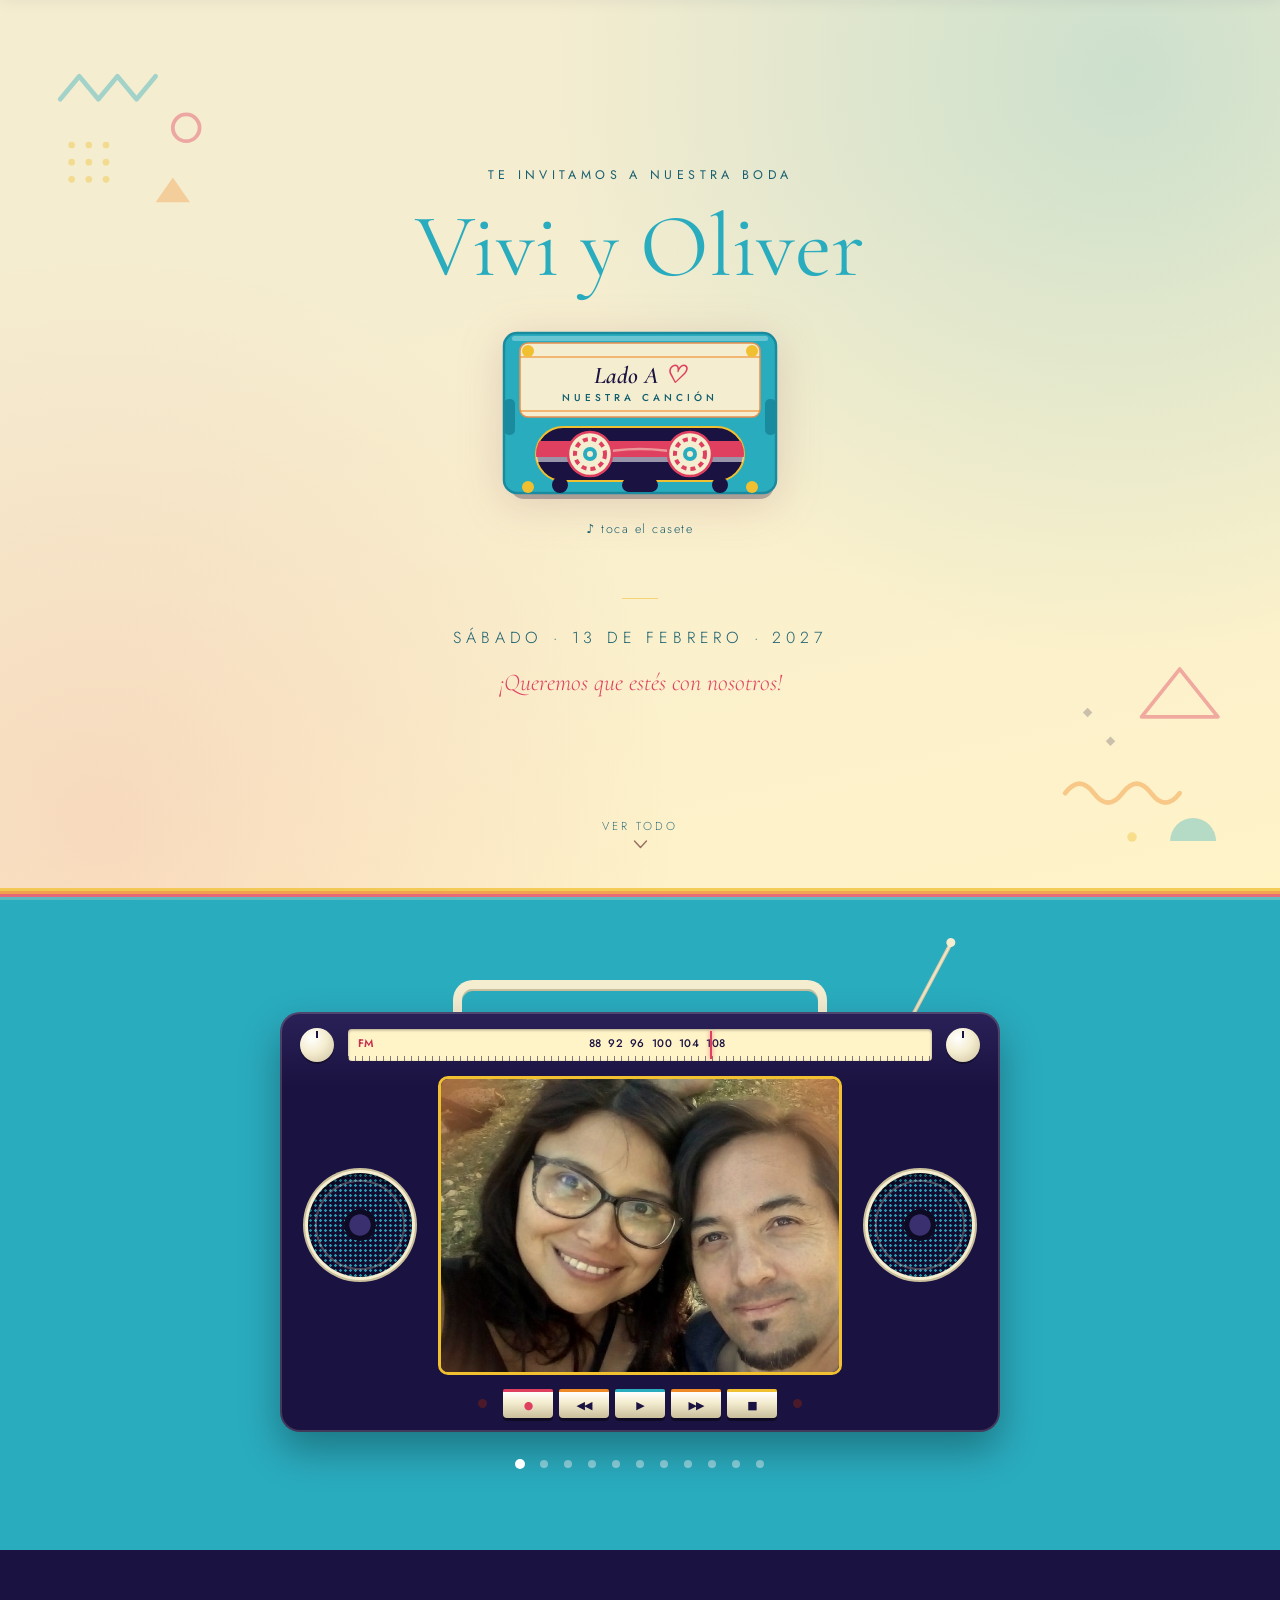
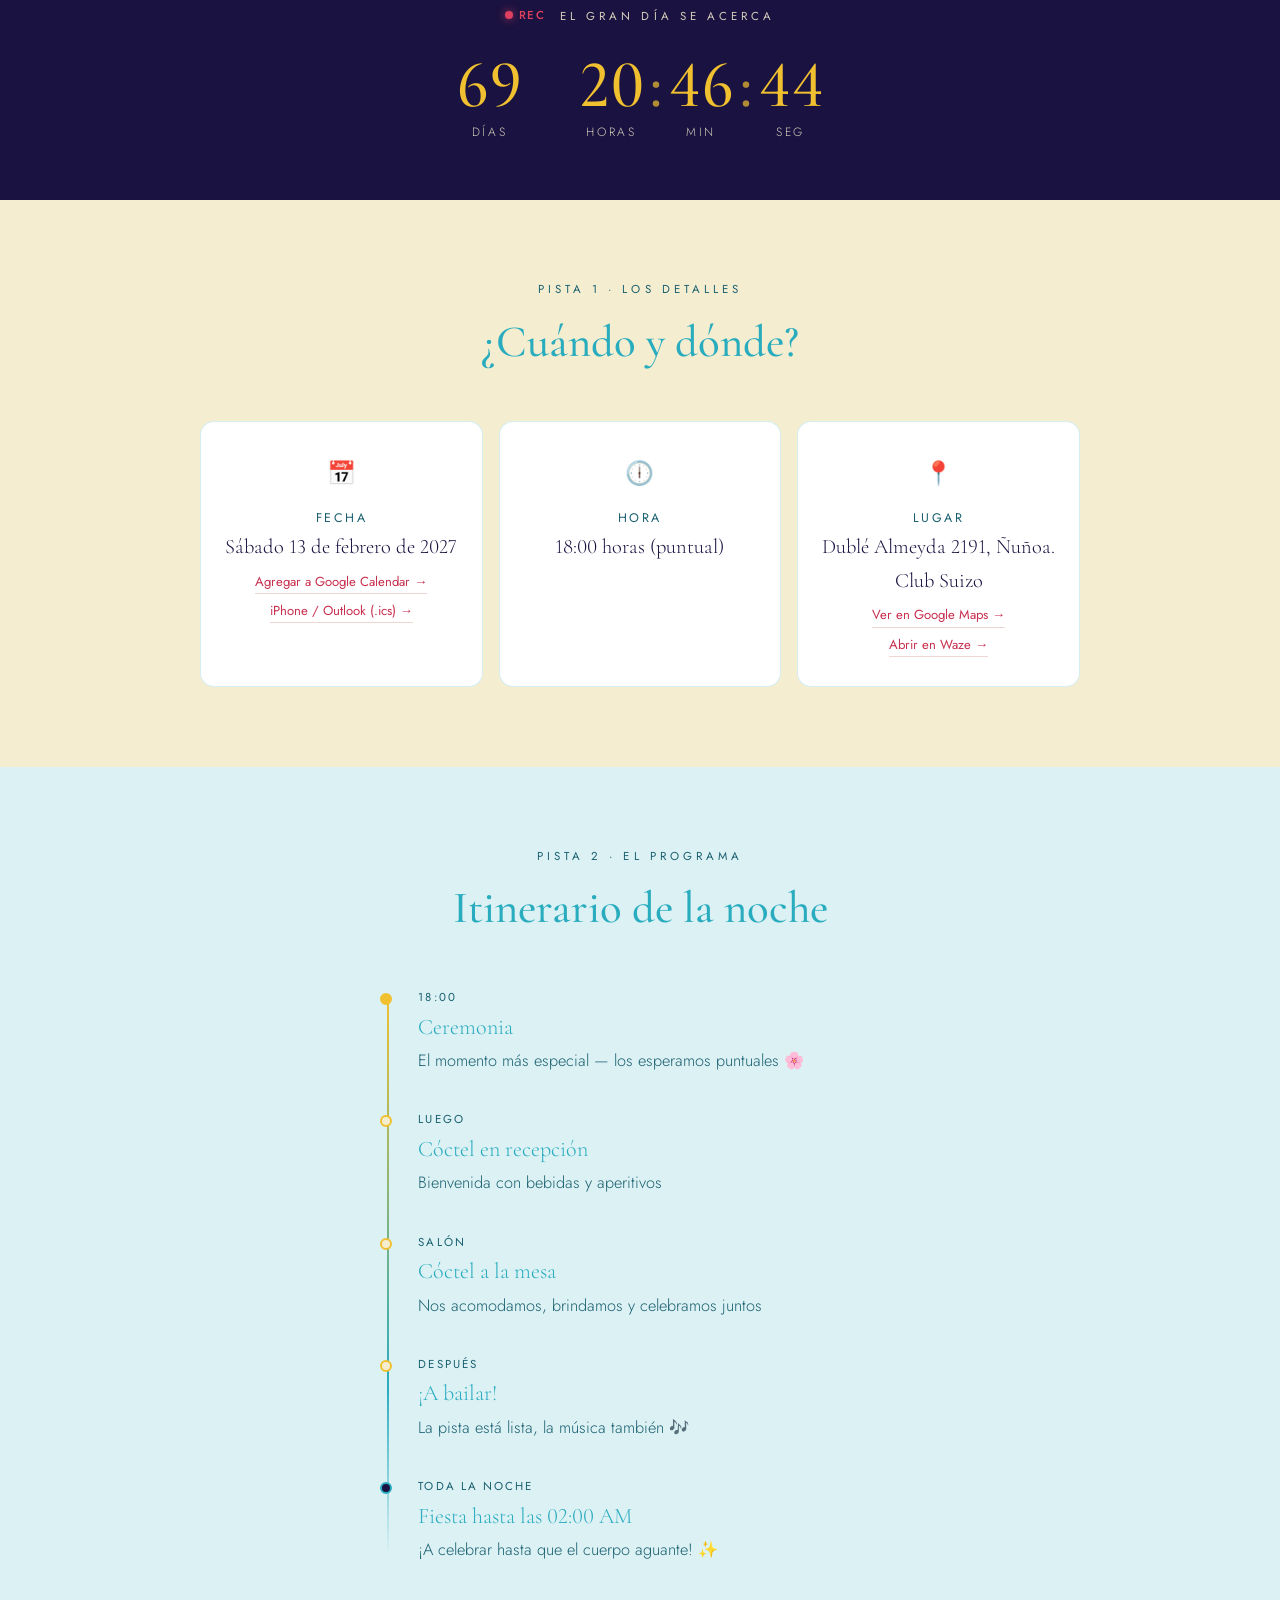
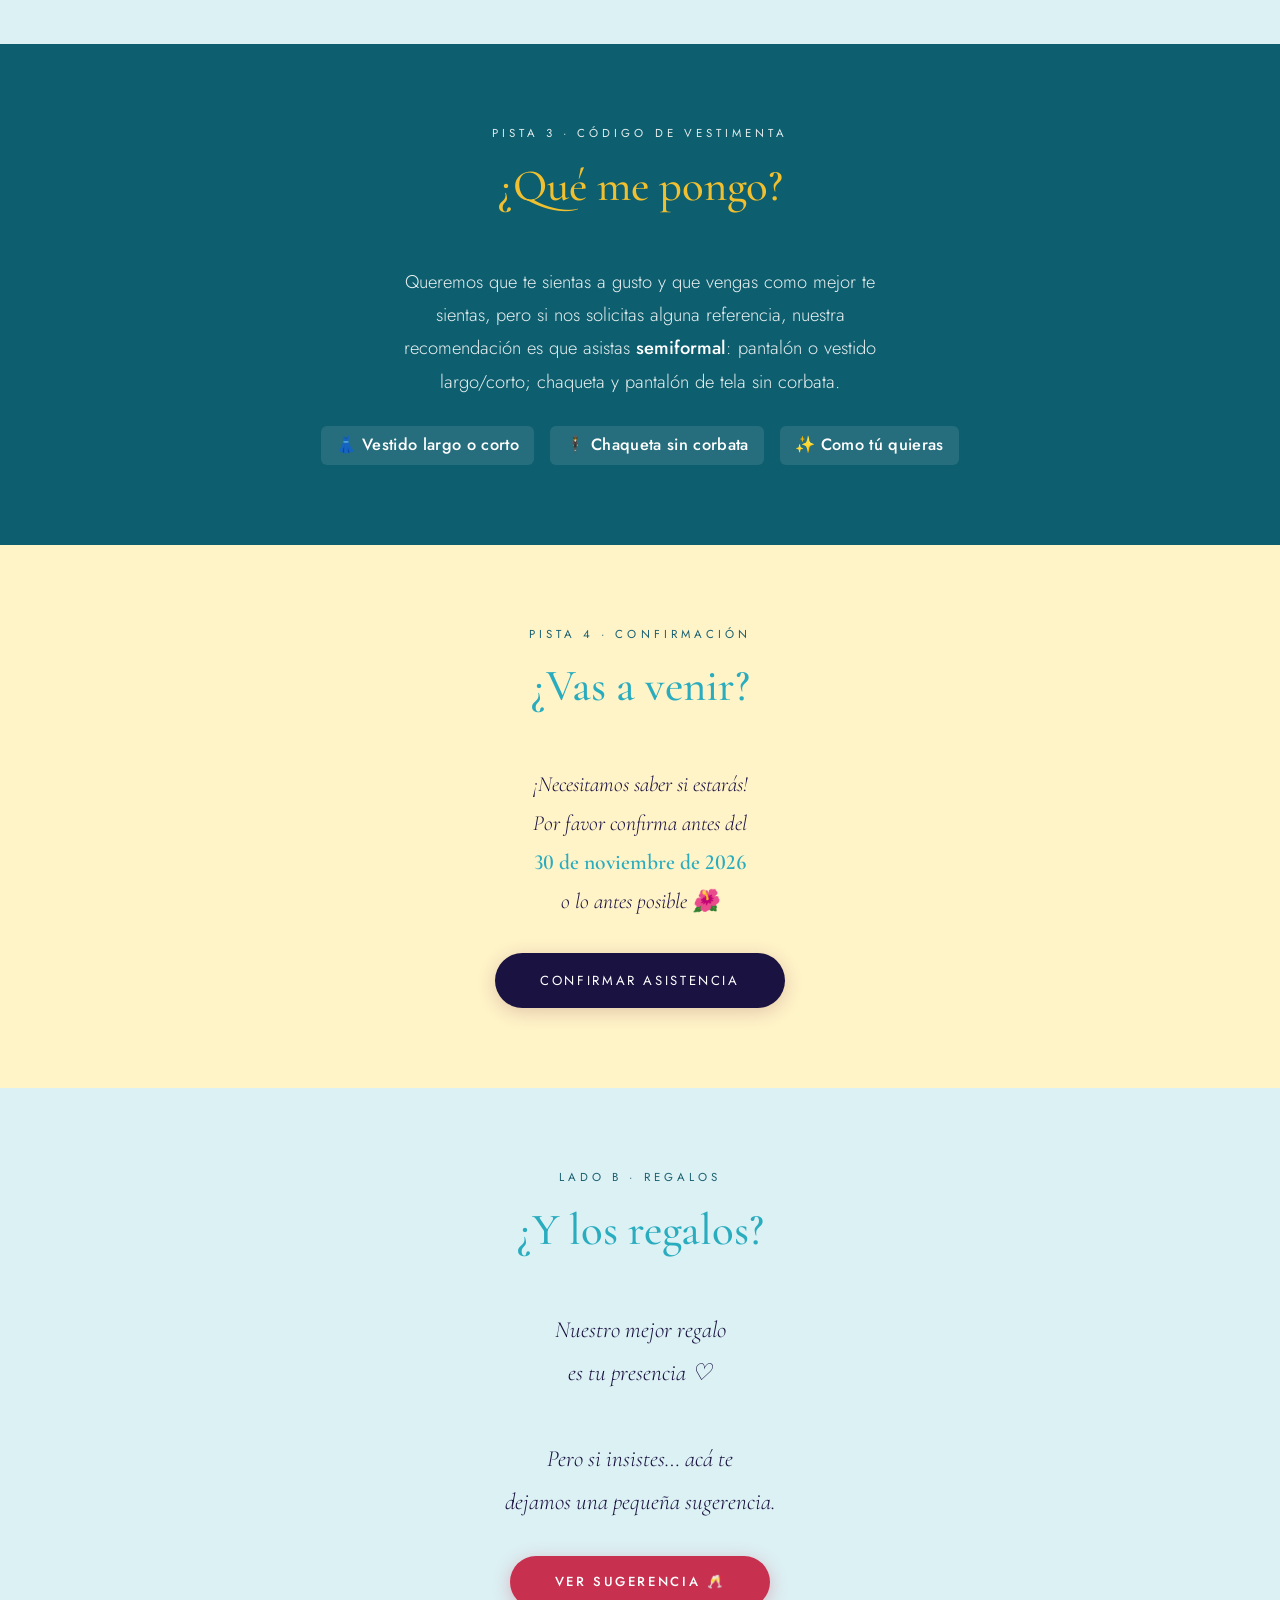
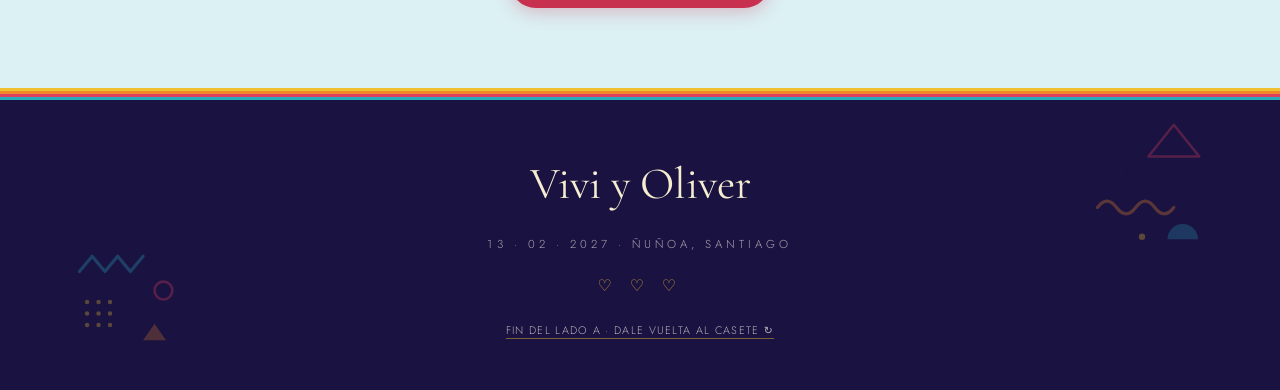
==== commit d97cfe04: "Tema ochentero: radio casetera interactiva y galería de fotos - Secciones como pistas del casete ("P" ====
--- a/index.html
+++ b/index.html
@@ -49,7 +49,7 @@
       <button type="button" class="menu-musica" id="menu-musica"
               aria-pressed="false" aria-label="Música: Stairway to Heaven, de Led Zeppelin">
         <svg class="icono-play" viewBox="0 0 16 16" aria-hidden="true"><path d="M5 3.2v9.6L12.6 8z" fill="currentColor"/></svg>
-        <svg class="icono-pausa" viewBox="0 0 16 16" aria-hidden="true"><path d="M4.5 3h2.6v10H4.5zM8.9 3h2.6v10H8.9z" fill="currentColor"/></svg>
+        <span class="icono-eq" aria-hidden="true"><i></i><i></i><i></i></span>
       </button>
     </li>
   </ul>
@@ -177,17 +177,72 @@
 <!-- ════════════════════════════════════════════ -->
 <!-- PHOTO                                         -->
 <!-- ════════════════════════════════════════════ -->
-<section class="photo-section">
-  <div class="photo-frame">
-    <img src="assets/vivi-y-oliver.jpg" alt="Foto de Vivi y Oliver juntos, abrazados y sonriendo a la cámara" loading="eager"/>
-  </div>
+<section class="photo-section" aria-label="Fotos de Vivi y Oliver">
+  <!-- Marco de radio casetera de los 80; la galería va al centro -->
+  <div class="radio">
+    <div class="radio-antena" aria-hidden="true"></div>
+    <div class="radio-asa" aria-hidden="true"></div>
+    <div class="radio-cuerpo">
+      <!-- Dial de radio FM con perillas -->
+      <div class="radio-dial" aria-hidden="true">
+        <span class="radio-perilla"></span>
+        <div class="dial">
+          <span class="dial-fm">FM</span>
+          <span class="dial-escala">88&nbsp;&nbsp;92&nbsp;&nbsp;96&nbsp;&nbsp;100&nbsp;&nbsp;104&nbsp;&nbsp;108</span>
+          <span class="dial-aguja"></span>
+        </div>
+        <span class="radio-perilla"></span>
+      </div>
+      <div class="radio-centro">
+      <div class="radio-parlante" aria-hidden="true"></div>
+  <!-- Galería: las fotos se alternan con un fundido cada pocos segundos -->
+  <div class="photo-frame" id="galeria">
+    <img class="foto activa" src="assets/vivi-y-oliver.jpg" loading="eager"
+         alt="Foto de Vivi y Oliver juntos, abrazados y sonriendo a la cámara"/>
+    <img class="foto" src="assets/foto-playa.jpg" loading="lazy"
+         alt="Selfie de Vivi y Oliver en una playa de arena blanca con rocas, bajo un cielo azul; ella sonríe con lentes y él lleva lentes de sol"/>
+    <img class="foto" src="assets/foto-restaurante.jpg" loading="lazy"
+         alt="Foto en blanco y negro de Vivi y Oliver almorzando en un restaurante, junto a una ventana"/>
+    <img class="foto" src="assets/foto-rio.jpg" loading="lazy"
+         alt="Selfie junto a un río en medio del bosque; Vivi le da un beso en la mejilla a Oliver"/>
+    <img class="foto" src="assets/foto-bar.jpg" loading="lazy"
+         alt="Vivi y Oliver sonriendo en un bar, con vasos de cerveza sobre la mesa"/>
+    <img class="foto" src="assets/foto-plaza.jpg" loading="lazy" style="object-position: center 60%"
+         alt="Vivi lee un libro sentada en una banca de plaza mientras Oliver descansa recostado en su regazo, con lentes de sol"/>
+    <img class="foto" src="assets/foto-lago.jpg" loading="lazy"
+         alt="Vivi y Oliver sentados al aire libre en una playa de piedras, con árboles y cerros detrás"/>
+    <img class="foto" src="assets/foto-cafe.jpg" loading="lazy"
+         alt="Vivi y Oliver tomando café en un bar antiguo con paredes llenas de firmas"/>
+    <img class="foto" src="assets/foto-sol.jpg" loading="lazy"
+         alt="Selfie de Vivi y Oliver abrazados en un día soleado, con cielo azul y árboles de fondo"/>
+    <img class="foto" src="assets/foto-palmeras.jpg" loading="lazy"
+         alt="Selfie de Vivi y Oliver abrazados bajo palmeras en una playa tropical"/>
+    <img class="foto" src="assets/foto-mar.jpg" loading="lazy"
+         alt="Vivi y Oliver, ambos con lentes, sonriendo juntos en un restaurante frente al mar"/>
+  </div>
+      <div class="radio-parlante" aria-hidden="true"></div>
+      </div>
+      <!-- Teclas de piano y luces -->
+      <div class="radio-teclas" role="group" aria-label="Controles de la radio">
+        <span class="radio-led" aria-hidden="true"></span>
+        <button type="button" class="tecla tecla-rec" id="tecla-rec" aria-label="Grabar recuerdos"><span aria-hidden="true">●</span></button>
+        <button type="button" class="tecla" id="tecla-anterior" aria-label="Foto anterior"><span aria-hidden="true">◀◀</span></button>
+        <button type="button" class="tecla tecla-play" id="tecla-play" aria-label="Reproducir canción"><span aria-hidden="true">▶</span></button>
+        <button type="button" class="tecla" id="tecla-siguiente" aria-label="Foto siguiente"><span aria-hidden="true">▶▶</span></button>
+        <button type="button" class="tecla tecla-stop" id="tecla-stop" aria-label="Detener canción"><span aria-hidden="true">■</span></button>
+        <span class="radio-led" aria-hidden="true"></span>
+      </div>
+    </div>
+  </div>
+  <!-- Los puntos se generan según la cantidad de fotos (js/main.js) -->
+  <div class="galeria-puntos" id="galeria-puntos"></div>
 </section>
 
 <!-- ════════════════════════════════════════════ -->
 <!-- COUNTDOWN                                     -->
 <!-- ════════════════════════════════════════════ -->
 <section class="countdown" aria-label="Cuenta regresiva">
-  <p class="countdown-label">El gran día se acerca</p>
+  <p class="countdown-label"><span class="rec" aria-hidden="true"><span class="rec-punto"></span>REC</span>El gran día se acerca</p>
   <p class="sr-only" id="cd-texto">Faltan pocos días para la boda.</p>
   <div class="countdown-grid" aria-hidden="true">
     <div class="cd-unit">
@@ -218,7 +273,7 @@
 <!-- DETAILS                                       -->
 <!-- ════════════════════════════════════════════ -->
 <section class="section" id="lugar">
-  <p class="eyebrow">Los detalles</p>
+  <p class="eyebrow">Pista 1 · Los detalles</p>
   <h2 class="section-title">¿Cuándo y dónde?</h2>
 
   <div class="detail-list">
@@ -266,7 +321,7 @@
 <!-- ITINERARY                                     -->
 <!-- ════════════════════════════════════════════ -->
 <section class="section section-dark" id="programa">
-  <p class="eyebrow">El programa</p>
+  <p class="eyebrow">Pista 2 · El programa</p>
   <h2 class="section-title">Itinerario de la noche</h2>
 
   <div class="timeline">
@@ -307,7 +362,7 @@
 <!-- DRESSCODE                                     -->
 <!-- ════════════════════════════════════════════ -->
 <section class="dresscode-section" id="vestimenta">
-  <p class="eyebrow">Código de vestimenta</p>
+  <p class="eyebrow">Pista 3 · Código de vestimenta</p>
   <h2 class="section-title">¿Qué me pongo?</h2>
   <p class="dresscode-body">
     Queremos que te sientas a gusto y que vengas como mejor te sientas, pero si nos solicitas alguna referencia, nuestra recomendación es que asistas <strong>semiformal</strong>: pantalón o vestido largo/corto; chaqueta y pantalón de tela sin corbata.
@@ -323,7 +378,7 @@
 <!-- RSVP                                          -->
 <!-- ════════════════════════════════════════════ -->
 <section class="rsvp-section" id="confirmar">
-  <p class="eyebrow">Confirmación de asistencia</p>
+  <p class="eyebrow">Pista 4 · Confirmación</p>
   <h2 class="section-title">¿Vas a venir?</h2>
   <p class="rsvp-note">
     ¡Necesitamos saber si estarás!<br>
@@ -342,7 +397,7 @@
 <!-- GIFTS                                         -->
 <!-- ════════════════════════════════════════════ -->
 <section class="gifts-section" id="regalos">
-  <p class="eyebrow">Regalos</p>
+  <p class="eyebrow">Lado B · Regalos</p>
   <h2 class="section-title">¿Y los regalos?</h2>
   <p class="gifts-text">
     Nuestro mejor regalo<br>es tu presencia ♡<br>
@@ -430,6 +485,9 @@
   <div class="footer-names">Vivi y Oliver</div>
   <div class="footer-sub">13 · 02 · 2027 · Ñuñoa, Santiago</div>
   <div class="footer-hearts" aria-hidden="true">♡ ♡ ♡</div>
+  <a class="footer-cinta" href="#inicio">
+    Fin del Lado A · dale vuelta al casete <span aria-hidden="true">↻</span><span class="sr-only"> (volver al inicio)</span>
+  </a>
 </footer>
 
 <script src="js/lista.js"></script>
--- a/css/styles.css
+++ b/css/styles.css
@@ -59,6 +59,30 @@
   position: relative;
 }
 
+/* Formas geométricas estilo Memphis (años 80), tenues, en las esquinas */
+.hero, footer { position: relative; isolation: isolate; }
+.hero::before,
+footer::before {
+  content: '';
+  position: absolute;
+  inset: 0;
+  z-index: -1;
+  pointer-events: none;
+}
+/* En celular: pequeñas y pegadas a los bordes para no tocar el texto */
+.hero::before {
+  background:
+    url(../assets/memphis-a.svg) left 2px top 4px / 84px no-repeat,
+    url(../assets/memphis-b.svg) right 2px bottom 18px / 84px no-repeat;
+  opacity: 0.4;
+}
+footer::before {
+  background:
+    url(../assets/memphis-a.svg) left 4px top 20px / 64px no-repeat,
+    url(../assets/memphis-b.svg) right 4px top 20px / 64px no-repeat;
+  opacity: 0.3;
+}
+
 .hero::after {
   content: '';
   position: absolute;
@@ -232,30 +256,254 @@
 }
 
 /* Todos los textos en sección oscura en claro */
+/* (sin "span": los textos del dial de la radio tienen su propio color) */
 .photo-section .eyebrow,
 .photo-section .section-title,
 .photo-section p,
-.photo-section span,
 .photo-section h2 {
   color: #F5EDD0 !important;
 }
 .photo-section .eyebrow { color: rgba(245,237,208,0.85) !important; }
 
+/* ── RADIO CASETERA DE LOS 80 (marco de la galería) ──
+   "Metal" = marfil de la etiqueta; cuerpo = azul noche; acentos del casete. */
+.radio {
+  --metal: #F5EDD0;
+  --metal-sombra: #C9BF9C;
+  position: relative;
+  width: min(400px, 100%);
+  padding-top: 30px;                    /* espacio para asa y antena */
+}
+.radio-antena {
+  position: absolute;
+  top: -26px; right: 15%;
+  width: 3px; height: 84px;
+  background: linear-gradient(90deg, var(--metal-sombra), var(--metal), var(--metal-sombra));
+  border-radius: 2px;
+  transform: rotate(28deg);
+  transform-origin: bottom center;
+}
+.radio-antena::before {                  /* punta de la antena */
+  content: '';
+  position: absolute;
+  top: -5px; left: -3px;
+  width: 9px; height: 9px;
+  border-radius: 50%;
+  background: var(--metal);
+}
+.radio-asa {
+  position: absolute;
+  top: 6px; left: 24%; right: 24%;
+  height: 36px;
+  border: 6px solid var(--metal);
+  border-bottom: 0;
+  border-radius: 14px 14px 0 0;
+  box-shadow: inset 0 2px 0 var(--metal-sombra);
+}
+.radio-cuerpo {
+  position: relative;
+  padding: 10px 10px 8px;
+  background: linear-gradient(180deg, #2A2158 0%, var(--dark) 18%, var(--dark) 100%);
+  border-radius: 14px;
+  box-shadow:
+    0 18px 40px rgba(0,0,0,0.32),
+    inset 0 0 0 2px rgba(245,237,208,0.18);
+}
+
+/* Dial FM */
+.radio-dial {
+  display: flex;
+  align-items: center;
+  gap: 8px;
+  margin-bottom: 9px;
+}
+.radio-perilla {
+  flex: 0 0 auto;
+  width: 22px; height: 22px;
+  border-radius: 50%;
+  background:
+    linear-gradient(var(--dark), var(--dark)) center top 3px / 2px 7px no-repeat,
+    radial-gradient(circle at 35% 30%, #FFFFFF, var(--metal) 45%, var(--metal-sombra));
+  box-shadow: 0 2px 0 rgba(0,0,0,0.35);
+}
+.dial {
+  position: relative;
+  flex: 1;
+  height: 24px;
+  border-radius: 4px;
+  background:
+    repeating-linear-gradient(90deg, rgba(26,18,64,0.55) 0 1px, transparent 1px 7px) left bottom / 100% 5px no-repeat,
+    var(--light-peach);
+  box-shadow: inset 0 1px 3px rgba(0,0,0,0.35);
+  overflow: hidden;
+  font-family: 'Jost', sans-serif;
+  font-size: 8px;
+  font-weight: 500;
+  color: var(--dark);
+  letter-spacing: 0.04em;
+}
+.dial-fm {
+  position: absolute;
+  left: 6px; top: 3px;
+  color: var(--rose-btn);
+  font-weight: 600;
+}
+.dial-escala {
+  position: absolute;
+  left: 26px; right: 6px; top: 3px;
+  text-align: center;
+  white-space: nowrap;
+}
+.dial-aguja {
+  position: absolute;
+  top: 2px; bottom: 2px;
+  left: 62%;
+  width: 2px;
+  background: var(--rose);
+  box-shadow: 0 0 4px rgba(224,64,96,0.7);
+  transition: left 1.2s ease;
+}
+
+/* Parlantes + foto (ventana del casete) */
+.radio-centro {
+  display: flex;
+  align-items: center;
+  gap: 8px;
+}
+.radio-parlante {
+  flex: 0 0 auto;
+  width: 46px;
+  aspect-ratio: 1;
+  border-radius: 50%;
+  background:
+    radial-gradient(circle, #3A3070 0 14%, #0D0A24 15% 21%, transparent 22%),
+    radial-gradient(circle, transparent 0 58%, rgba(245,237,208,0.25) 59% 61%, transparent 62%),
+    radial-gradient(circle, rgba(42,172,191,0.9) 1.1px, transparent 1.5px) 0 0 / 5px 5px,
+    #120C30;
+  box-shadow:
+    0 0 0 3px var(--metal),
+    0 0 0 5px var(--metal-sombra),
+    inset 0 3px 6px rgba(0,0,0,0.6);
+  margin: 6px 4px;
+}
+
+/* Teclas de piano */
+.radio-teclas {
+  display: flex;
+  align-items: center;
+  justify-content: center;
+  gap: 4px;
+  margin-top: 9px;
+}
+.tecla {
+  width: 32px;
+  padding: 6px 0 5px;
+  border: 0;
+  border-radius: 2px 2px 4px 4px;
+  background: linear-gradient(180deg, #FFFFFF, var(--metal) 40%, var(--metal-sombra));
+  border-top: 3px solid var(--peach);
+  box-shadow: 0 3px 0 rgba(0,0,0,0.45);
+  font-family: inherit;
+  font-size: 8px;
+  line-height: 1;
+  color: var(--dark);
+  text-align: center;
+  letter-spacing: -1px;
+  cursor: pointer;
+  -webkit-tap-highlight-color: transparent;
+  transition: transform .08s, box-shadow .08s, filter .15s;
+}
+.tecla:hover { filter: brightness(1.04); }
+/* Al presionar, la tecla se hunde */
+.tecla:active { transform: translateY(3px); box-shadow: 0 0 0 rgba(0,0,0,0.45); }
+.tecla:focus-visible { outline: 2px solid var(--citric); outline-offset: 2px; }
+.tecla-rec  { color: var(--rose); border-top-color: var(--rose); }
+.tecla-play { border-top-color: var(--burgundy); }
+.tecla-stop { border-top-color: var(--citric); }
+/* Mientras suena, ▶ queda hundida como en una casetera real */
+.musica-sonando .tecla-play {
+  transform: translateY(3px);
+  box-shadow: 0 0 0 rgba(0,0,0,0.45);
+  filter: brightness(0.92);
+}
+/* Guiño de la tecla ● */
+.dial.grabando .dial-escala { color: var(--rose-btn); letter-spacing: 0.12em; font-weight: 600; }
+.dial.grabando .dial-aguja { opacity: 0; }
+.radio-cuerpo.grabando .radio-led:first-child {
+  background: var(--rose);
+  box-shadow: 0 0 6px var(--rose);
+  animation: led 0.5s steps(1) infinite;
+}
+.radio-led {
+  width: 7px; height: 7px;
+  margin: 0 5px;
+  border-radius: 50%;
+  background: #4A1A2A;
+}
+
+/* Con la canción sonando: parlantes laten, LEDs encienden, aguja se mueve */
+.musica-sonando .radio-parlante { animation: bombo 0.62s ease-in-out infinite; }
+/* Con el analizador de audio activo, el movimiento sigue a la canción */
+.ritmo-real .radio-parlante { transform: scale(var(--golpe, 1)); }
+.ritmo-real.musica-sonando .radio-parlante { animation: none; }
+.ritmo-real.musica-sonando .radio-led {
+  animation: none;
+  opacity: calc(0.25 + var(--graves, 0) * 0.75);
+}
+.ritmo-real.musica-sonando .radio-led:last-child { opacity: calc(0.25 + var(--agudos, 0) * 0.75); }
+.musica-sonando .radio-led { background: var(--rose); box-shadow: 0 0 6px var(--rose); animation: led 0.9s steps(1) infinite; }
+.musica-sonando .radio-led:last-child { background: var(--citric); box-shadow: 0 0 6px var(--citric); animation-delay: -0.45s; }
+.musica-sonando .dial-aguja { left: 40%; }
+@keyframes bombo { 50% { transform: scale(1.05); } }
+@keyframes led { 50% { opacity: 0.35; } }
+
 .photo-frame {
-  width: min(300px, 100%);
+  flex: 1;
+  min-width: 0;
   aspect-ratio: 300 / 222;
-  border-radius: 16px;
+  border-radius: 10px;
   overflow: hidden;
-  border: 3px solid rgba(255,255,255,0.55);
-  box-shadow: 0 0 0 7px rgba(255,255,255,0.12), 0 16px 40px rgba(0,0,0,0.30);
-  flex-shrink: 0;
-}
-
+  border: 3px solid var(--citric);     /* como el borde de la ventana del casete */
+}
+
+.photo-frame { position: relative; }
 .photo-frame img {
+  position: absolute;
+  inset: 0;
   width: 100%; height: 100%;
   object-fit: cover;
   object-position: center center;
-}
+  opacity: 0;
+  transition: opacity 1.2s ease;
+}
+.photo-frame img.activa { opacity: 1; }
+
+/* Puntos para elegir foto */
+.galeria-puntos {
+  display: flex;
+  flex-wrap: wrap;
+  justify-content: center;
+  max-width: 100%;
+  margin-top: 1.1rem;
+}
+.galeria-punto {
+  width: 24px; height: 28px;           /* área táctil cómoda */
+  display: grid;
+  place-items: center;
+  border: 0;
+  background: none;
+  cursor: pointer;
+  -webkit-tap-highlight-color: transparent;
+}
+.galeria-punto::before {
+  content: '';
+  width: 8px; height: 8px;
+  border-radius: 50%;
+  background: rgba(255,255,255,0.45);
+  transition: background .25s, transform .25s;
+}
+.galeria-punto[aria-current="true"]::before { background: #fff; transform: scale(1.25); }
+.galeria-punto:focus-visible { outline: 2px solid #fff; outline-offset: 2px; border-radius: 50%; }
 
 
 /* ── COUNTDOWN ─────────────────────────────── */
@@ -264,6 +512,25 @@
   padding: 2.8rem 1.5rem;
   text-align: center;
 }
+
+/* "● REC" como en la pantalla de una grabadora de los 80 */
+.rec {
+  display: inline-flex;
+  align-items: center;
+  gap: 0.35rem;
+  margin-right: 0.9rem;
+  color: var(--rose);
+  font-weight: 500;
+  letter-spacing: 0.15em;
+}
+.rec-punto {
+  width: 8px; height: 8px;
+  border-radius: 50%;
+  background: var(--rose);
+  box-shadow: 0 0 8px rgba(224,64,96,0.8);
+  animation: rec 1.2s steps(1) infinite;
+}
+@keyframes rec { 50% { opacity: 0; } }
 
 .countdown-label {
   font-family: 'Jost', sans-serif;
@@ -722,6 +989,20 @@
   margin-top: 0.8rem;
 }
 
+.footer-cinta {
+  display: inline-block;
+  margin-top: 1.4rem;
+  font-size: 0.68rem;
+  letter-spacing: 0.12em;
+  text-transform: uppercase;
+  color: rgba(250,243,236,0.7);
+  text-decoration: underline;
+  text-decoration-color: rgba(240,192,48,0.45);
+  text-underline-offset: 4px;
+  transition: color .2s;
+}
+.footer-cinta:hover { color: var(--citric); }
+
 .footer-hearts {
   margin-top: 1.2rem;
   color: var(--citric);
@@ -913,10 +1194,31 @@
   transition: background .2s, color .2s;
 }
 .menu-musica svg { width: 14px; height: 14px; }
-.menu-musica .icono-pausa { display: none; }
+.menu-musica .icono-eq { display: none; }
 .menu-musica[aria-pressed="true"] { background: var(--teal-texto); color: #fff; }
-.menu-musica[aria-pressed="true"] .icono-play  { display: none; }
-.menu-musica[aria-pressed="true"] .icono-pausa { display: block; }
+.menu-musica[aria-pressed="true"] .icono-play { display: none; }
+.menu-musica[aria-pressed="true"] .icono-eq   { display: flex; }
+
+/* Ecualizador ochentero: tres barras que suben y bajan mientras suena */
+.icono-eq {
+  align-items: flex-end;
+  gap: 2px;
+  height: 13px;
+}
+.icono-eq i {
+  width: 3px;
+  height: 100%;
+  border-radius: 1px;
+  background: currentColor;
+  transform-origin: bottom;
+  animation: eq 0.9s ease-in-out infinite;
+}
+.icono-eq i:nth-child(2) { animation-delay: -0.3s; animation-duration: 0.7s; }
+.icono-eq i:nth-child(3) { animation-delay: -0.6s; animation-duration: 1.1s; }
+@keyframes eq {
+  0%, 100% { transform: scaleY(0.3); }
+  50%      { transform: scaleY(1); }
+}
 .menu-musica:focus-visible { outline: 2px solid var(--rose-btn); outline-offset: 2px; }
 
 /* En celular la barra va abajo: espacio para que no tape el pie de página */
@@ -1005,11 +1307,34 @@
   .menu ~ footer { padding-bottom: 3rem; }
 
   .hero-names { font-size: 5.6rem; }
+  .hero::before {
+    background:
+      url(../assets/memphis-a.svg) left 4% top 40px / 210px no-repeat,
+      url(../assets/memphis-b.svg) right 4% bottom 40px / 210px no-repeat;
+  }
+  footer::before {
+    background:
+      url(../assets/memphis-b.svg) right 6% top 24px / 140px no-repeat,
+      url(../assets/memphis-a.svg) left 6% bottom 18px / 140px no-repeat;
+  }
   .hero-date { font-size: 1rem; }
   .hero-tagline { font-size: 1.5rem; }
 
   .photo-section { padding: 4.5rem 2rem; }
-  .photo-frame { width: 460px; }
+  .radio { width: 720px; padding-top: 40px; }
+  .radio-antena { height: 130px; top: -44px; width: 4px; }
+  .radio-asa { top: 8px; height: 50px; border-width: 9px; border-radius: 20px 20px 0 0; }
+  .radio-cuerpo { padding: 16px 20px 14px; border-radius: 20px; }
+  .radio-dial { gap: 14px; margin-bottom: 14px; }
+  .radio-perilla { width: 34px; height: 34px; }
+  .dial { height: 32px; font-size: 11px; }
+  .dial-fm { left: 10px; top: 5px; }
+  .dial-escala { left: 40px; top: 5px; }
+  .radio-centro { gap: 18px; }
+  .radio-parlante { width: 104px; margin: 10px 8px; }
+  .radio-teclas { gap: 6px; margin-top: 14px; }
+  .tecla { width: 50px; font-size: 11px; padding: 8px 0 7px; }
+  .radio-led { width: 9px; height: 9px; margin: 0 10px; }
 
   .countdown { padding: 3.5rem 2rem; }
   .countdown-grid { gap: 3.5rem; }
@@ -1053,5 +1378,11 @@
   html { scroll-behavior: auto; }
   .brillo { animation: none; opacity: 0; }
   .barra-progreso span { animation: none; width: 100%; opacity: 0.5; }
+  .icono-eq i { animation: none; }
+  .icono-eq i:nth-child(1) { transform: scaleY(0.5); }
+  .icono-eq i:nth-child(3) { transform: scaleY(0.7); }
+  .rec-punto { animation: none; }
+  .musica-sonando .radio-parlante,
+  .musica-sonando .radio-led { animation: none; }
   .menu { transition: none; }
 }
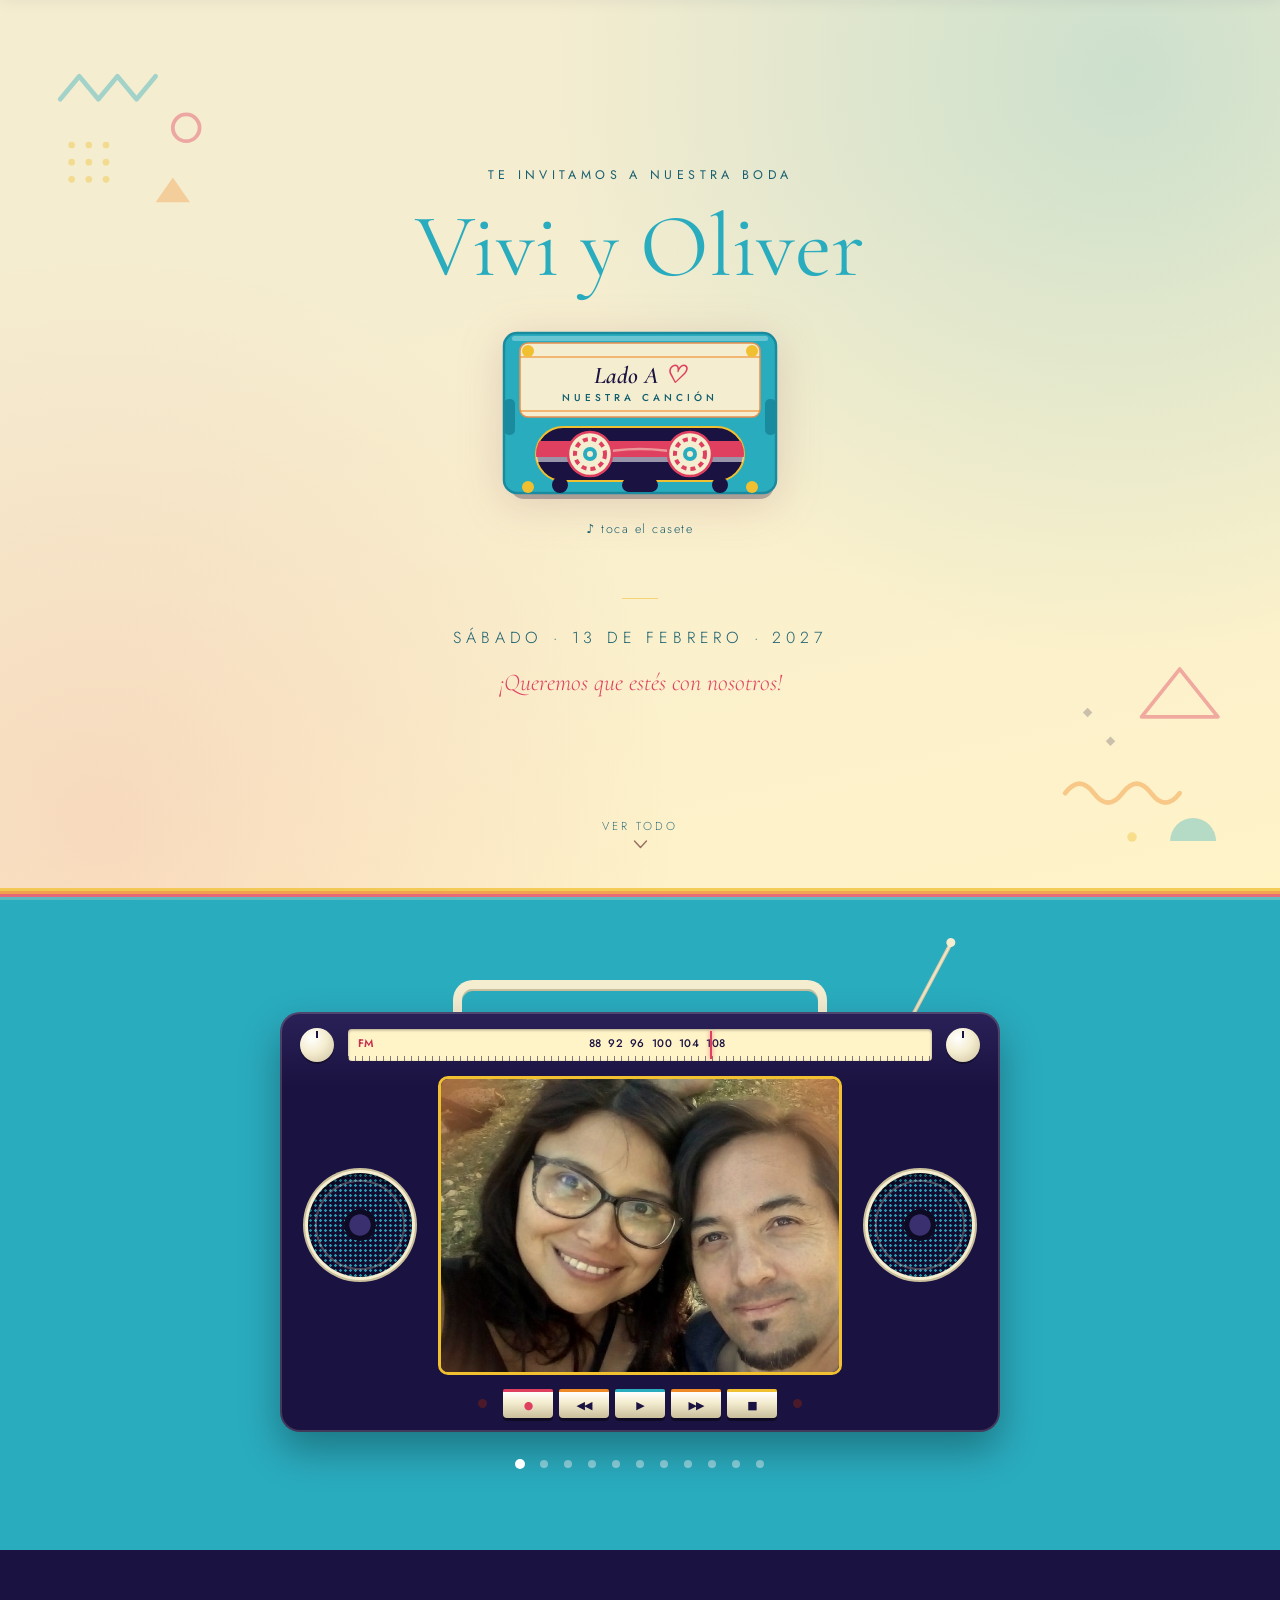
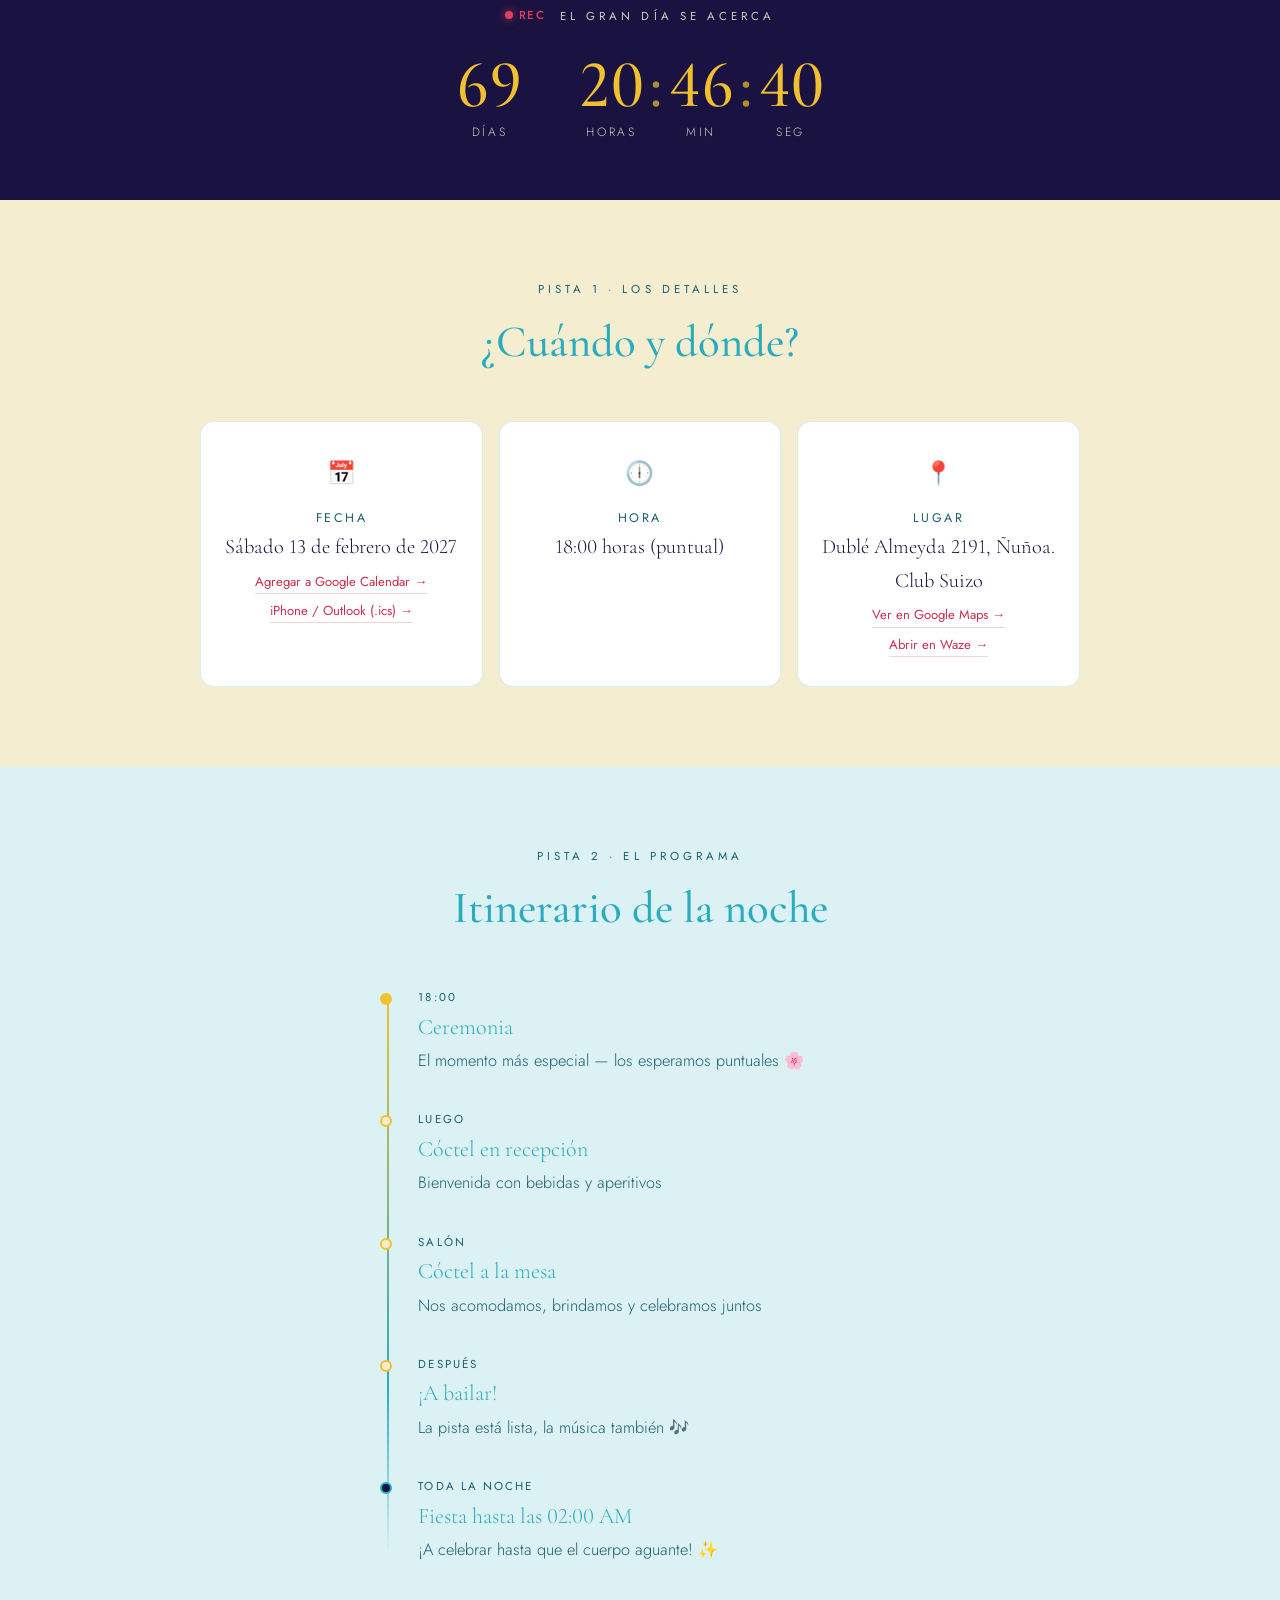
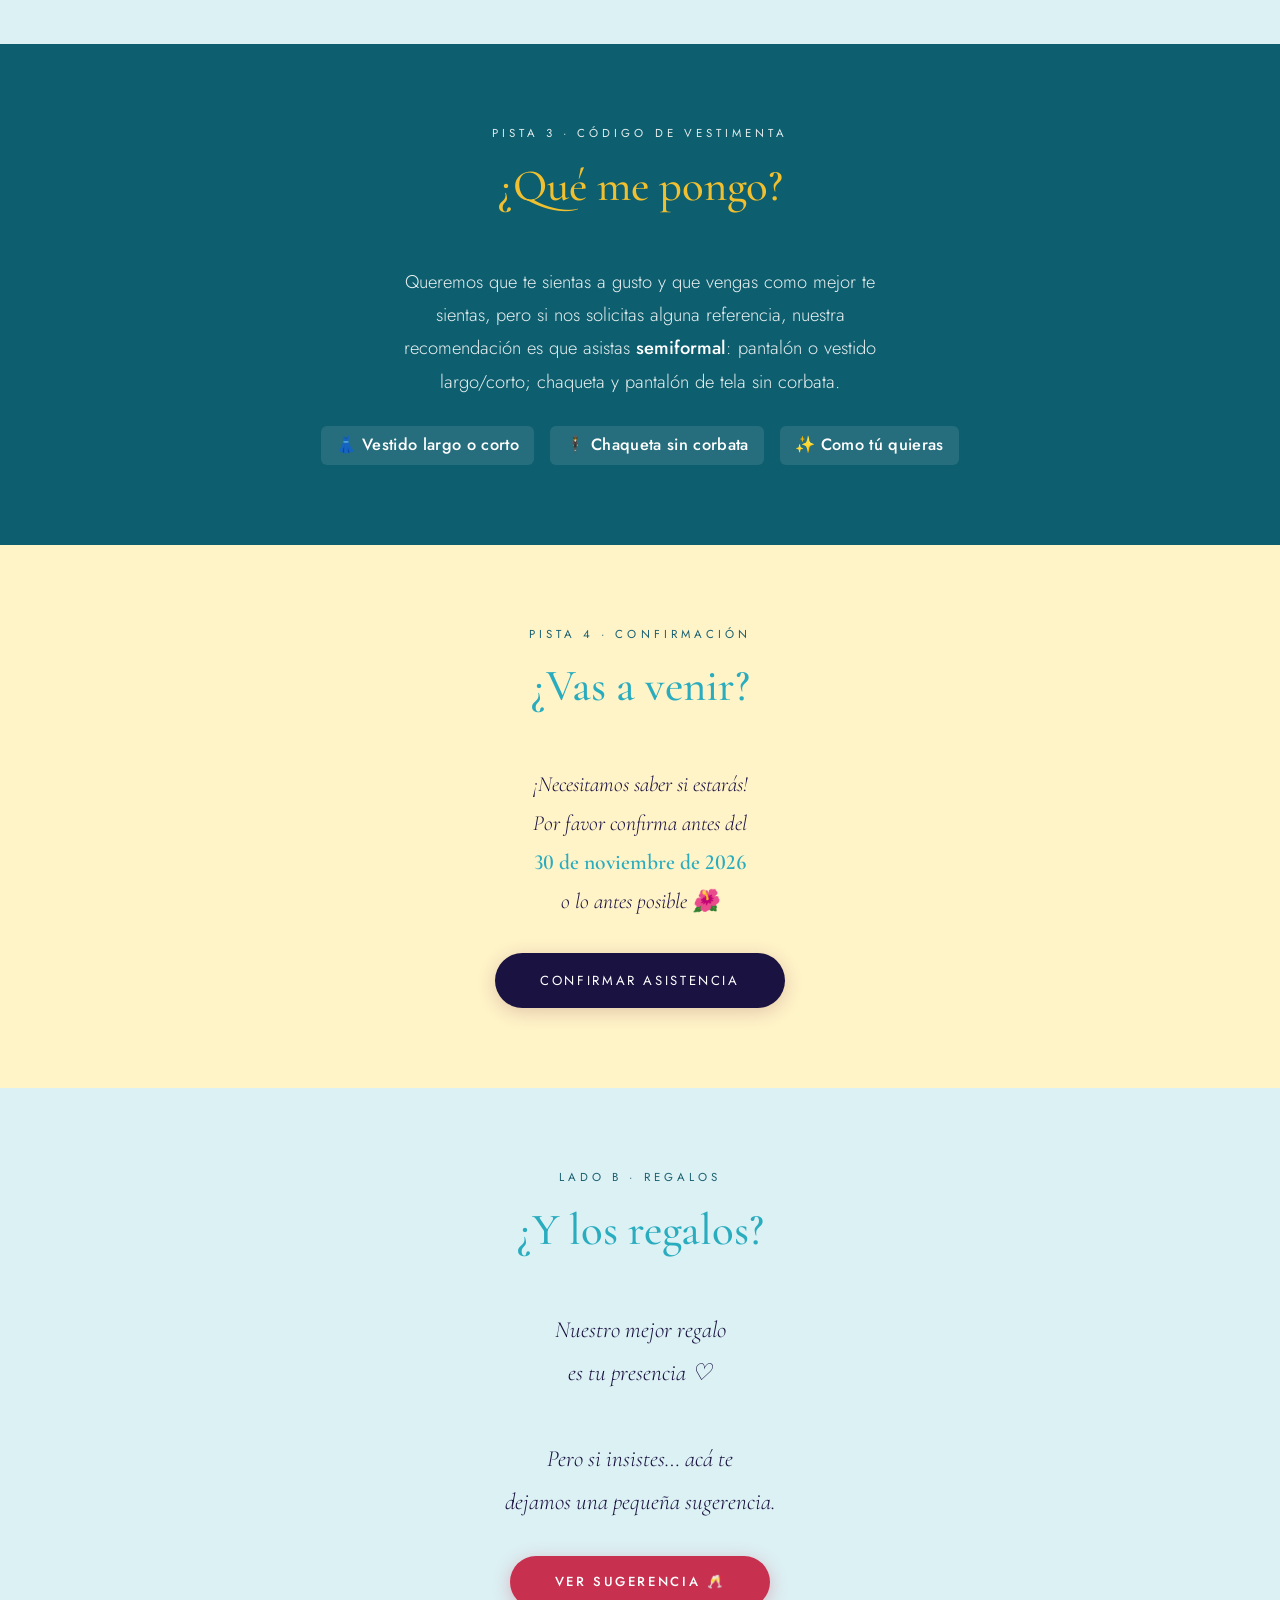
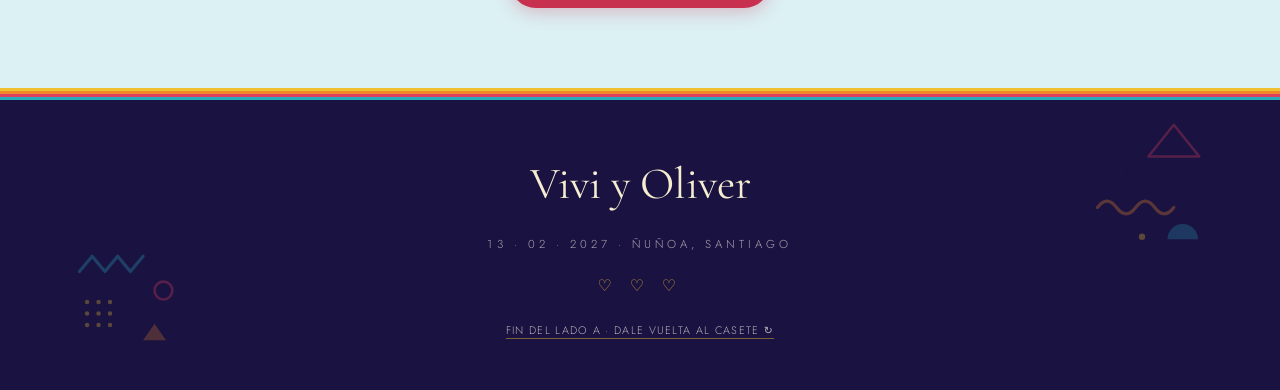
==== commit 65252da3: "Formularios propios de confirmación y aviso de regalo - Nuevo js/formularios.js: ventanas con el dis" ====
--- a/index.html
+++ b/index.html
@@ -389,7 +389,7 @@
   <a id="rsvp-link" href="https://docs.google.com/forms/d/e/1FAIpQLSdjreQ2p3MVo6-uI8GwZqybt-bWuwGaxEt7Gwr0wpt1rWeUwA/viewform"
      target="_blank" rel="noopener"
      class="btn btn-primary">
-    Confirmar asistencia<span class="sr-only"> (se abre en otra pestaña)</span>
+    Confirmar asistencia
   </a>
 </section>
 
@@ -453,7 +453,7 @@
   </p>
   <a href="https://docs.google.com/forms/d/e/1FAIpQLSec_GYirpFokBr4Axic97u8SnxmepcCcS62v51o5aP7ZCtQkQ/viewform" target="_blank" rel="noopener"
      class="gift-notify" id="gift-notify-link">
-    Avisar mi regalo <span aria-hidden="true">→</span><span class="sr-only"> (se abre en otra pestaña)</span>
+    Avisar mi regalo <span aria-hidden="true">→</span>
   </a>
   </div>
   </div>
@@ -492,6 +492,7 @@
 
 <script src="js/lista.js"></script>
 <script src="js/main.js"></script>
+<script src="js/formularios.js"></script>
 <script src="js/reveal.js"></script>
 <script src="js/menu.js"></script>
 </body>
--- a/css/styles.css
+++ b/css/styles.css
@@ -19,6 +19,9 @@
   --light-peach: #FFF3C8;        /* amarillo muy claro */
 }
 
+/* Lo marcado como oculto se oculta siempre, aunque otra regla le dé display */
+[hidden] { display: none !important; }
+
 /* Texto solo para lectores de pantalla */
 .sr-only {
   position: absolute !important;
@@ -1223,6 +1226,120 @@
 
 /* En celular la barra va abajo: espacio para que no tape el pie de página */
 .menu ~ footer { padding-bottom: calc(3rem + 64px + env(safe-area-inset-bottom, 0px)); }
+
+/* ── FORMULARIOS PROPIOS (js/formularios.js) ── */
+.form-modal { width: min(480px, calc(100% - 2rem)); }
+.form-modal form { text-align: left; }
+.form-modal form > .eyebrow,
+.form-modal form > .gift-title,
+.form-modal form > .gift-intro { text-align: center; }
+
+.campo {
+  display: block;
+  margin: 0 0 1.15rem;
+  padding: 0;
+  border: 0;
+  min-width: 0;
+}
+.campo-etiqueta {
+  display: block;
+  margin-bottom: 0.4rem;
+  padding: 0;
+  font-size: 0.76rem;
+  font-weight: 500;
+  letter-spacing: 0.1em;
+  text-transform: uppercase;
+  color: var(--teal-texto);
+}
+.campo-etiqueta small {
+  font-size: 0.7rem;
+  font-weight: 400;
+  letter-spacing: 0.04em;
+  text-transform: none;
+  color: var(--muted);
+}
+.campo input:not([type="radio"]),
+.campo textarea {
+  width: 100%;
+  padding: 0.7rem 0.9rem;
+  border: 1.5px solid rgba(13,94,110,0.35);
+  border-radius: 10px;
+  background: var(--card);
+  color: var(--dark);
+  font-family: 'Jost', sans-serif;
+  font-size: 1rem;                       /* 16 px: iPhone no hace zoom */
+  font-weight: 400;
+  resize: vertical;
+  transition: border-color .2s, box-shadow .2s;
+}
+.campo input:focus,
+.campo textarea:focus {
+  outline: none;
+  border-color: var(--teal-texto);
+  box-shadow: 0 0 0 3px rgba(42,172,191,0.25);
+}
+.campo ::placeholder { color: rgba(26,96,112,0.55); }
+
+/* Opciones como píldoras (como las etiquetas del sitio) */
+.opciones { display: flex; flex-wrap: wrap; gap: 0.5rem; }
+.opciones legend { width: 100%; float: left; }
+.opcion { position: relative; cursor: pointer; }
+.opcion input {
+  position: absolute;
+  opacity: 0;
+  width: 1px; height: 1px;
+}
+.opcion > span {
+  display: inline-block;
+  padding: 0.55rem 1.05rem;
+  border: 1.5px solid rgba(13,94,110,0.35);
+  border-radius: 999px;
+  background: var(--card);
+  font-size: 0.95rem;
+  color: var(--dark);
+  transition: background .2s, color .2s, border-color .2s;
+}
+.opcion:hover > span { border-color: var(--teal-texto); }
+.opcion input:checked + span {
+  background: var(--teal-texto);
+  border-color: var(--teal-texto);
+  color: #fff;
+}
+.opcion input:focus-visible + span { outline: 2px solid var(--rose-btn); outline-offset: 2px; }
+.opciones-num .opcion > span { min-width: 3rem; text-align: center; }
+
+/* Errores */
+.campo-error {
+  display: none;
+  width: 100%;
+  margin-top: 0.35rem;
+  font-size: 0.85rem;
+  color: var(--rose-btn);
+}
+.campo.con-error .campo-error { display: block; }
+.campo.con-error input:not([type="radio"]),
+.campo.con-error textarea,
+.campo.con-error .opcion > span { border-color: var(--rose-btn); }
+
+.form-enviar { display: block; width: 100%; margin-top: 0.4rem; padding-left: 1rem; padding-right: 1rem; letter-spacing: 0.14em; }
+.form-enviar:disabled { opacity: 0.7; cursor: progress; transform: none; }
+.form-error {
+  margin-top: 1rem;
+  font-size: 0.9rem;
+  color: var(--rose-btn);
+  text-align: center;
+}
+.form-error a { color: inherit; }
+
+/* Pantalla de ¡Gracias! */
+.form-gracias { padding: 1rem 0 0.5rem; }
+.form-gracias-icono {
+  font-size: 2.6rem;
+  line-height: 1;
+  color: var(--rose);
+  margin-bottom: 0.6rem;
+}
+.form-gracias .gift-title:focus { outline: none; }
 
 /* ── APARICIÓN AL BAJAR (js/reveal.js) ────── */
 .reveal {
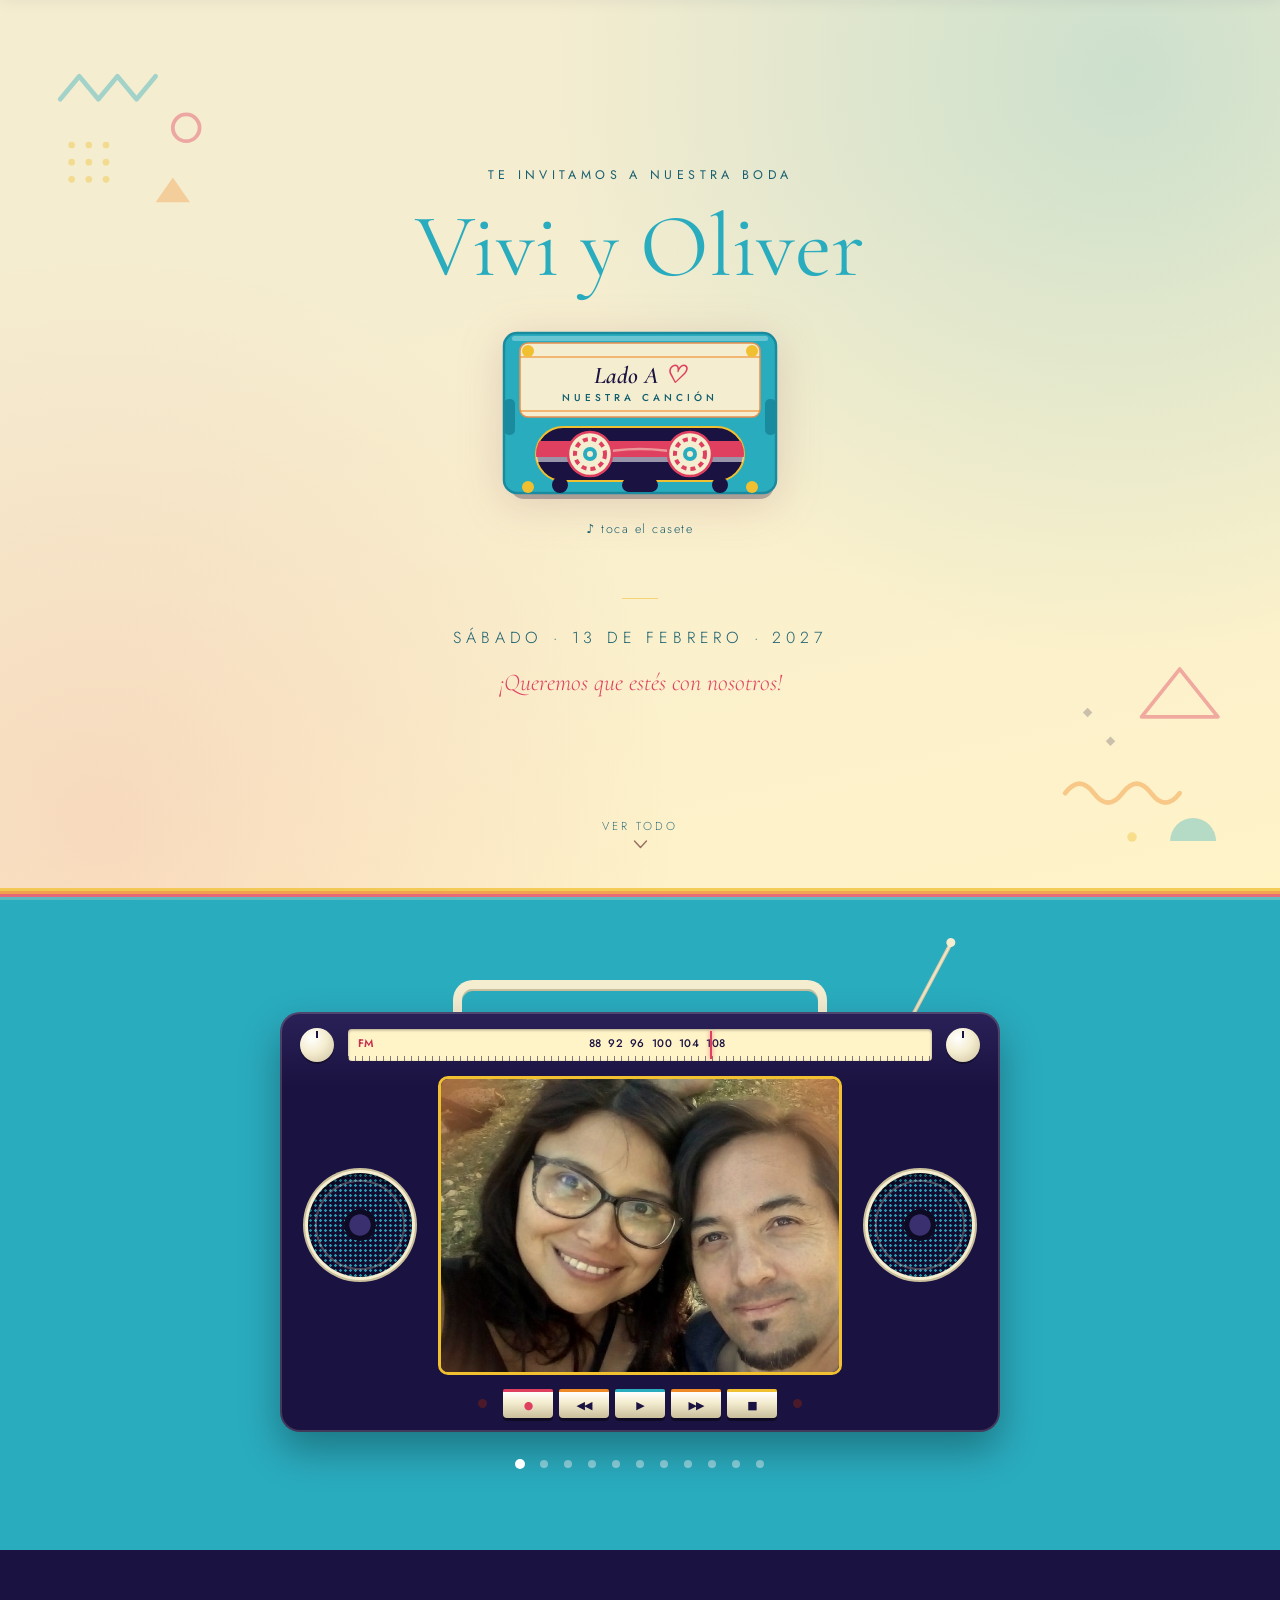
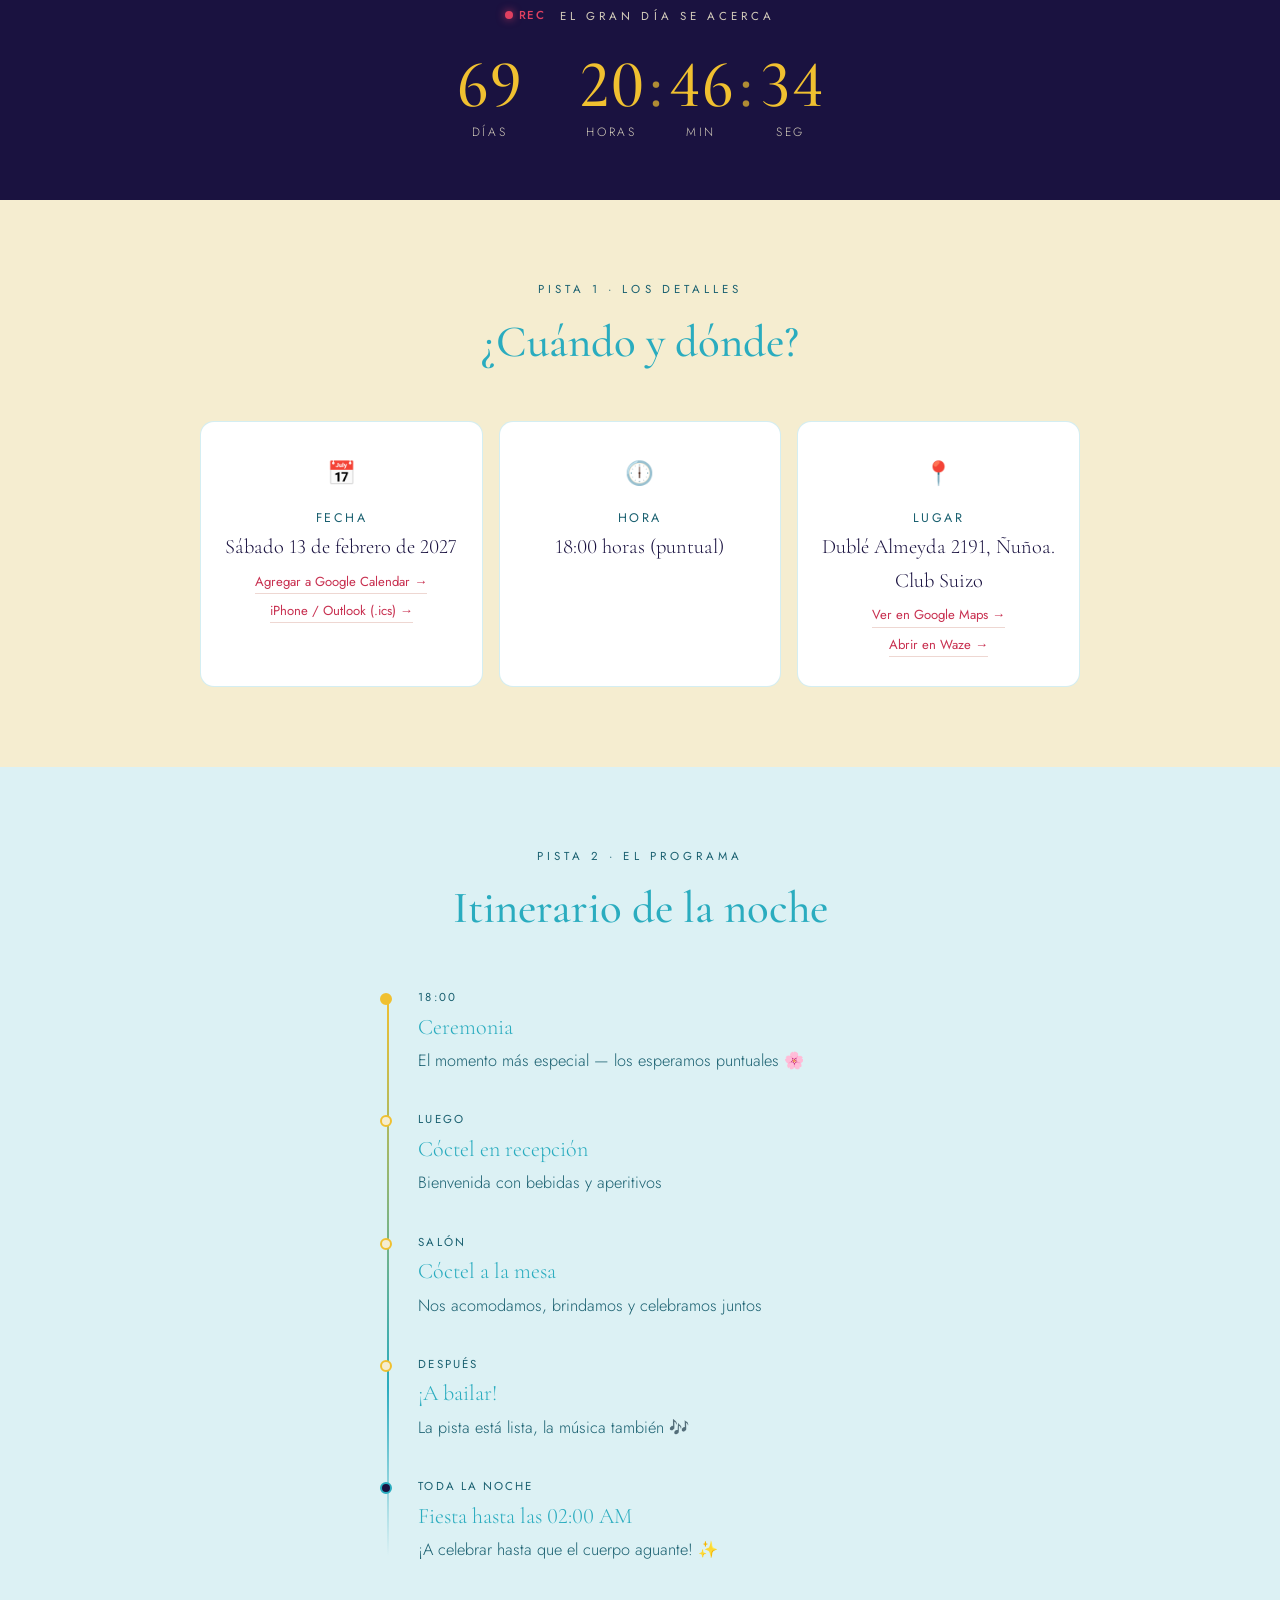
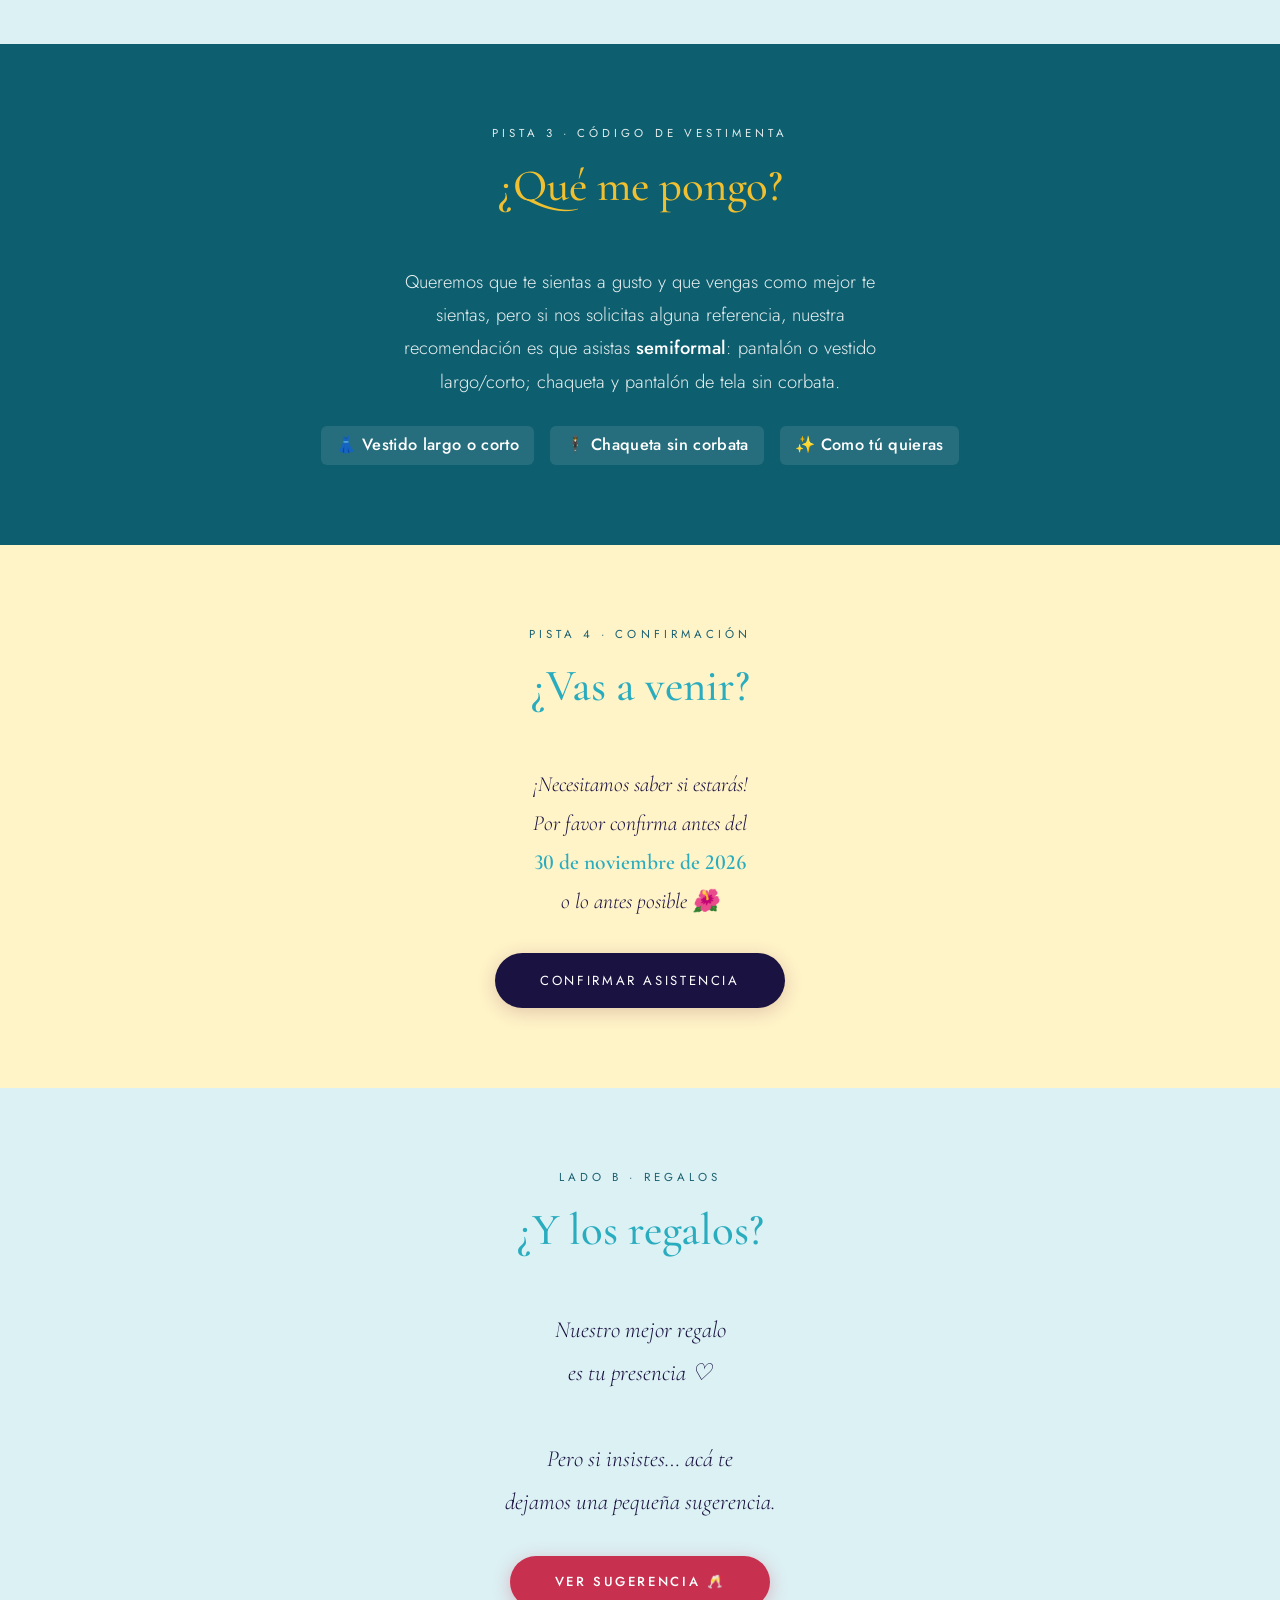
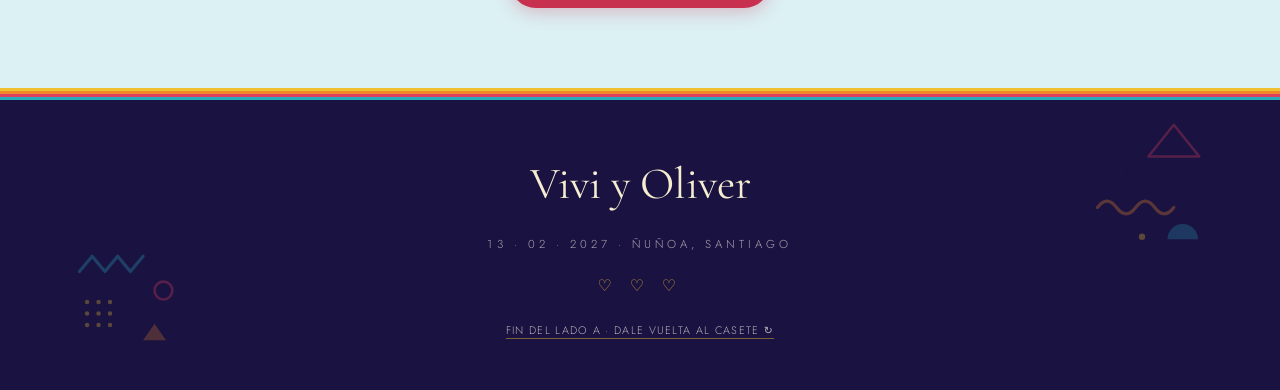
==== commit 3b26f4db: "Regalos en dos pasos y confirmación individual - "Ver sugerencia" muestra primero tres tarjetas (Tra" ====
--- a/index.html
+++ b/index.html
@@ -412,18 +412,37 @@
 <!-- ════════════════════════════════════════════ -->
 <!-- GIFTS MODAL                                   -->
 <!-- ════════════════════════════════════════════ -->
-<dialog class="gift-modal" id="gift-modal" aria-labelledby="gift-modal-title">
+<dialog class="gift-modal regalo-modal" id="gift-modal" aria-labelledby="gift-modal-title">
   <button type="button" class="gift-close" id="gift-close" aria-label="Cerrar">×</button>
 
-  <p class="eyebrow">Una pequeña sugerencia</p>
-
-  <!-- En PC: dos columnas (transferencia | lista y aviso); en celular, apiladas -->
-  <div class="gift-cols">
-  <div class="gift-col">
-  <h2 class="gift-title" id="gift-modal-title">Transferencia <span aria-hidden="true">💌</span></h2>
-  <p class="gift-intro">
-    Si quieres hacernos un regalo,<br>puedes transferirnos aquí:
-  </p>
+  <!-- Paso 1: elegir cómo regalar -->
+  <div class="regalo-vista" data-vista="inicio">
+    <p class="eyebrow">Lado B · Regalos</p>
+    <h2 class="gift-title" id="gift-modal-title" tabindex="-1">¿Cómo quieres regalarnos?</h2>
+    <div class="regalo-opciones">
+      <button type="button" class="regalo-opcion" data-ir="transferencia">
+        <span class="regalo-opcion-icono" aria-hidden="true">💌</span>
+        <span class="regalo-opcion-titulo">Transferencia</span>
+        <span class="regalo-opcion-texto">Nuestros datos bancarios</span>
+      </button>
+      <a class="regalo-opcion" href="lista.html" id="gift-list-link">
+        <span class="regalo-opcion-icono" aria-hidden="true">🎁</span>
+        <span class="regalo-opcion-titulo">Lista de novios</span>
+        <span class="regalo-opcion-texto">Elige un regalo de nuestra lista</span>
+      </a>
+      <a class="regalo-opcion" href="https://docs.google.com/forms/d/e/1FAIpQLSec_GYirpFokBr4Axic97u8SnxmepcCcS62v51o5aP7ZCtQkQ/viewform" target="_blank" rel="noopener" id="gift-notify-link">
+        <span class="regalo-opcion-icono" aria-hidden="true">♡</span>
+        <span class="regalo-opcion-titulo">Avisar mi regalo</span>
+        <span class="regalo-opcion-texto">Cuéntanos qué nos regalaste</span>
+      </a>
+    </div>
+  </div>
+
+  <!-- Paso 2: datos de transferencia -->
+  <div class="regalo-vista" data-vista="transferencia" hidden>
+    <button type="button" class="lista-back regalo-volver" data-ir="inicio"><span aria-hidden="true">←</span> Volver</button>
+    <h2 class="gift-title" id="gift-transfer-title" tabindex="-1">Transferencia <span aria-hidden="true">💌</span></h2>
+    <p class="gift-intro">Si quieres hacernos un regalo,<br>puedes transferirnos aquí:</p>
 
   <dl class="bank-data" id="bank-data">
     <div><dt>Nombre</dt><dd>Oliver Becerra A.</dd></div>
@@ -434,28 +453,10 @@
     <div><dt>Correo</dt><dd>oliver.becerra@gmail.com</dd></div>
   </dl>
 
-  <button type="button" class="btn btn-primary gift-copy" id="gift-copy">Copiar datos</button>
-  </div>
-
-  <div class="gift-divider gift-divider-cols"><span>o si prefieres</span></div>
-
-  <div class="gift-col">
-  <h3 class="gift-subtitle">Lista de novios <span aria-hidden="true">🎁</span></h3>
-  <p class="gift-intro">Elige algo de nuestra lista de regalos.</p>
-  <a href="lista.html" class="btn btn-outline" id="gift-list-link">
-    Ver lista de novios
-  </a>
-
-  <div class="gift-divider" aria-hidden="true"><span>♡</span></div>
-
-  <p class="gift-intro">
-    ¿Ya nos hiciste un regalo?<br>Cuéntanos para poder agradecerte.
-  </p>
-  <a href="https://docs.google.com/forms/d/e/1FAIpQLSec_GYirpFokBr4Axic97u8SnxmepcCcS62v51o5aP7ZCtQkQ/viewform" target="_blank" rel="noopener"
-     class="gift-notify" id="gift-notify-link">
-    Avisar mi regalo <span aria-hidden="true">→</span>
-  </a>
-  </div>
+    <button type="button" class="btn btn-primary gift-copy" id="gift-copy">Copiar datos</button>
+    <p class="regalo-pie">
+      <button type="button" class="gift-notify" id="gift-transfer-aviso">¿Ya transferiste? Avísanos <span aria-hidden="true">→</span></button>
+    </p>
   </div>
 </dialog>
 
--- a/css/styles.css
+++ b/css/styles.css
@@ -1226,6 +1226,78 @@
 
 /* En celular la barra va abajo: espacio para que no tape el pie de página */
 .menu ~ footer { padding-bottom: calc(3rem + 64px + env(safe-area-inset-bottom, 0px)); }
+
+/* ── VENTANA DE REGALOS EN DOS PASOS ───────── */
+.regalo-modal { width: min(460px, calc(100% - 2rem)); }
+.regalo-modal .gift-title:focus { outline: none; }
+.regalo-modal .gift-title { margin-bottom: 1.2rem; }
+.regalo-opciones {
+  display: flex;
+  flex-direction: column;
+  gap: 0.7rem;
+}
+.regalo-opcion {
+  position: relative;
+  display: grid;
+  grid-template-columns: auto 1fr;
+  column-gap: 0.9rem;
+  align-items: center;
+  padding: 1rem 2.6rem 1rem 1.1rem;
+  border: 1.5px solid var(--border);
+  border-radius: 14px;
+  background: var(--card);
+  color: var(--dark);
+  text-align: left;
+  text-decoration: none;
+  font: inherit;
+  cursor: pointer;
+  transition: border-color .2s, box-shadow .2s, transform .2s;
+}
+.regalo-opcion:hover,
+.regalo-opcion:focus-visible {
+  border-color: var(--teal-texto);
+  box-shadow: 0 6px 18px rgba(26,18,64,0.12);
+  transform: translateY(-2px);
+  outline: none;
+}
+.regalo-opcion::after {                 /* flecha a la derecha (celular) */
+  content: '→';
+  position: absolute;
+  right: 1.1rem; top: 50%;
+  transform: translateY(-50%);
+  color: var(--teal-texto);
+}
+.regalo-opcion-icono {
+  grid-row: span 2;
+  width: 2.2rem;                         /* igual para emojis y ♡: textos alineados */
+  text-align: center;
+  font-size: 1.7rem;
+  line-height: 1;
+  color: var(--rose);
+}
+.regalo-opcion-titulo {
+  font-family: 'Cormorant Garamond', serif;
+  font-size: 1.35rem;
+  font-weight: 500;
+  color: var(--burgundy);
+  line-height: 1.2;
+}
+.regalo-opcion-texto { font-size: 0.88rem; color: var(--muted); }
+
+.regalo-volver {
+  position: absolute;
+  top: 0.95rem; left: 1.1rem;
+  margin: 0;
+  padding: 0.3rem 0;
+  border: 0;
+  background: none;
+  font: inherit;
+  font-size: 0.8rem;
+  cursor: pointer;
+}
+.regalo-vista[data-vista="transferencia"] { padding-top: 0.6rem; }
+.regalo-pie { margin-top: 1.3rem; }
+button.gift-notify { background: none; border: 0; font: inherit; font-size: 0.85rem; cursor: pointer; }
 
 /* ── FORMULARIOS PROPIOS (js/formularios.js) ── */
 .form-modal { width: min(480px, calc(100% - 2rem)); }
@@ -1390,24 +1462,20 @@
   .menu-solo-pc { display: block; }
   .menu-links li.menu-musica-item { flex: none; margin-left: 0.6rem; }
 
-  /* Ventana de regalos en dos columnas para que no necesite scroll */
-  .gift-modal:not(.lista-modal) { width: min(840px, calc(100% - 4rem)); padding: 2.6rem 2.4rem 2.4rem; }
-  .gift-cols {
-    display: grid;
-    grid-template-columns: 1fr auto 1fr;
-    gap: 2rem;
+  /* Ventana de regalos: tres tarjetas lado a lado */
+  .regalo-modal { width: min(640px, calc(100% - 4rem)); }
+  .regalo-opciones { flex-direction: row; }
+  .regalo-opcion {
+    flex: 1;
+    display: flex;
+    flex-direction: column;
     align-items: center;
-    margin-top: 0.6rem;
+    gap: 0.25rem;
+    text-align: center;
+    padding: 1.6rem 1rem 1.4rem;
   }
-  .gift-col > :last-child { margin-bottom: 0; }
-  .gift-divider-cols {
-    flex-direction: column;
-    align-self: stretch;
-    margin: 0;
-  }
-  .gift-divider-cols::before,
-  .gift-divider-cols::after { width: 1px; height: auto; }
-  .gift-divider-cols span { writing-mode: vertical-rl; transform: rotate(180deg); }
+  .regalo-opcion::after { display: none; }
+  .regalo-opcion-icono { font-size: 2rem; margin: 0 0 0.5rem; }
   .menu-musica { width: 32px; height: 32px; }
   .menu-links a {
     flex-direction: row;
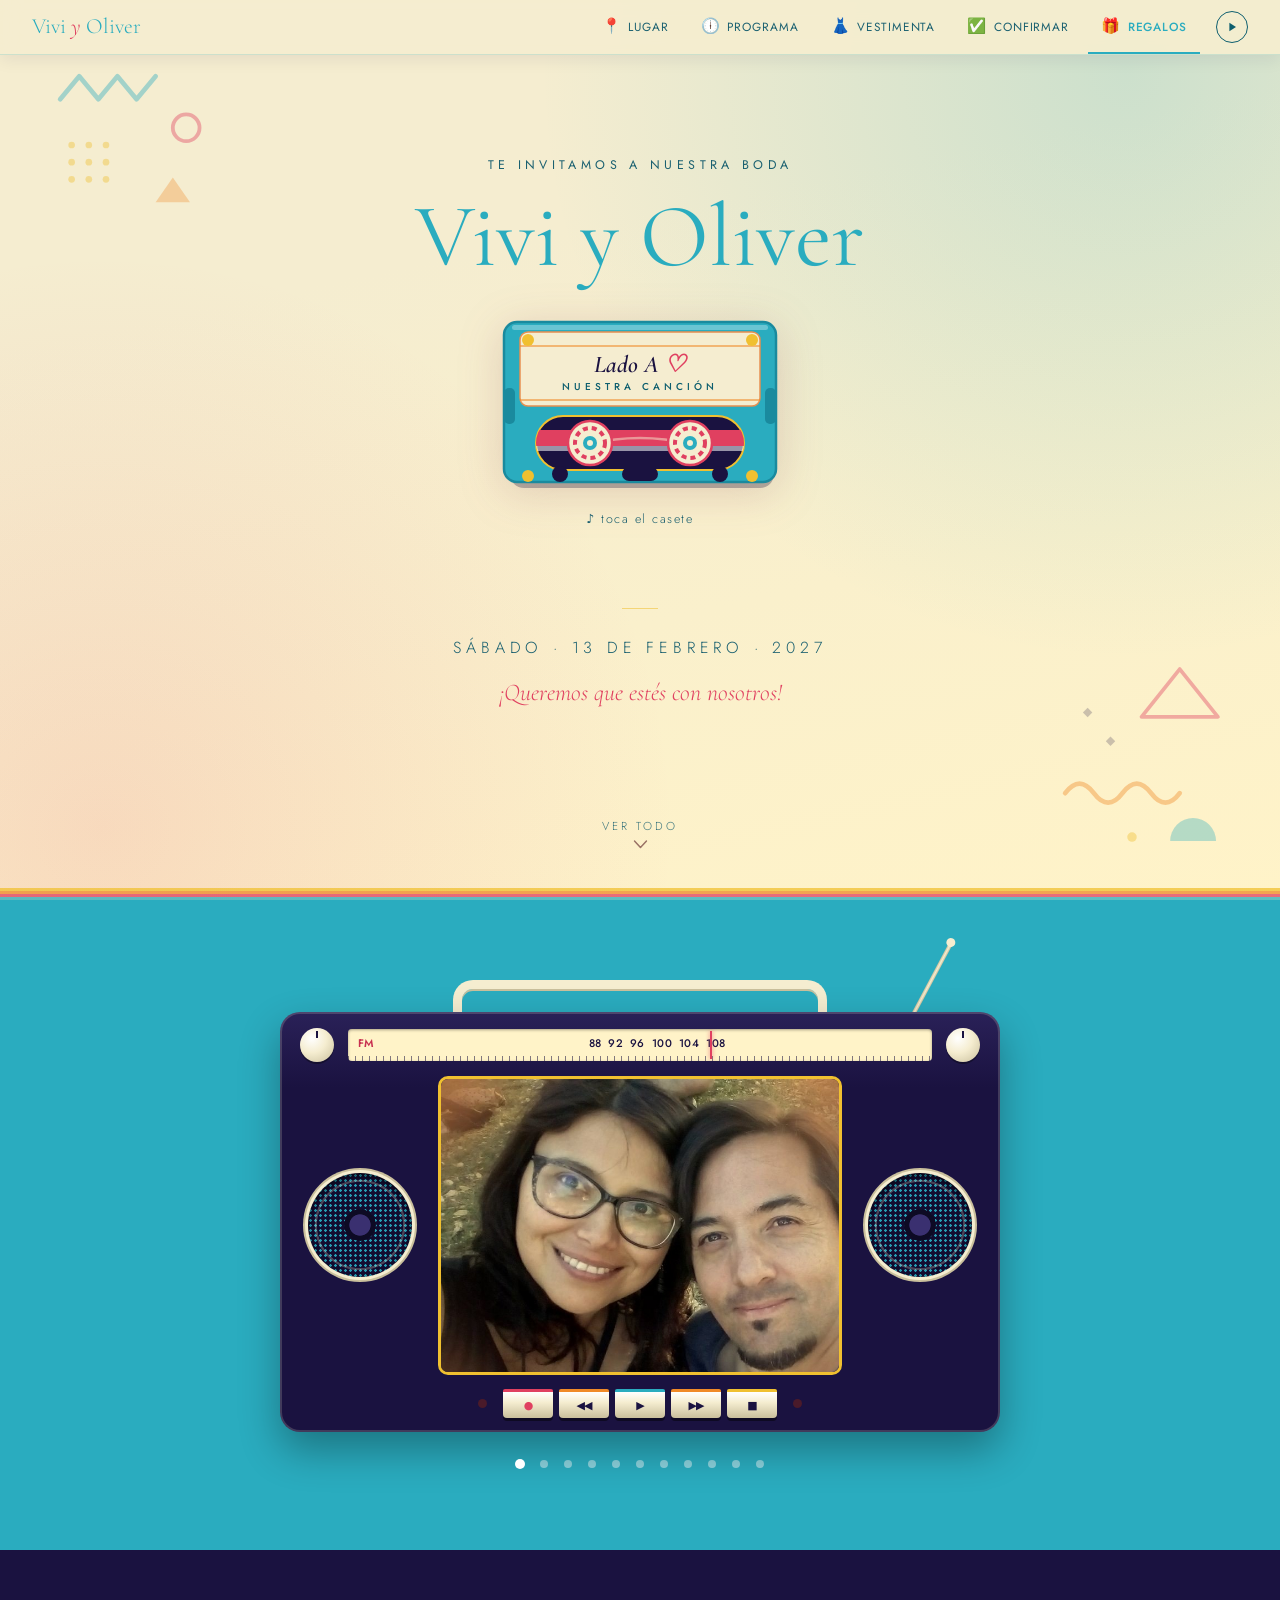
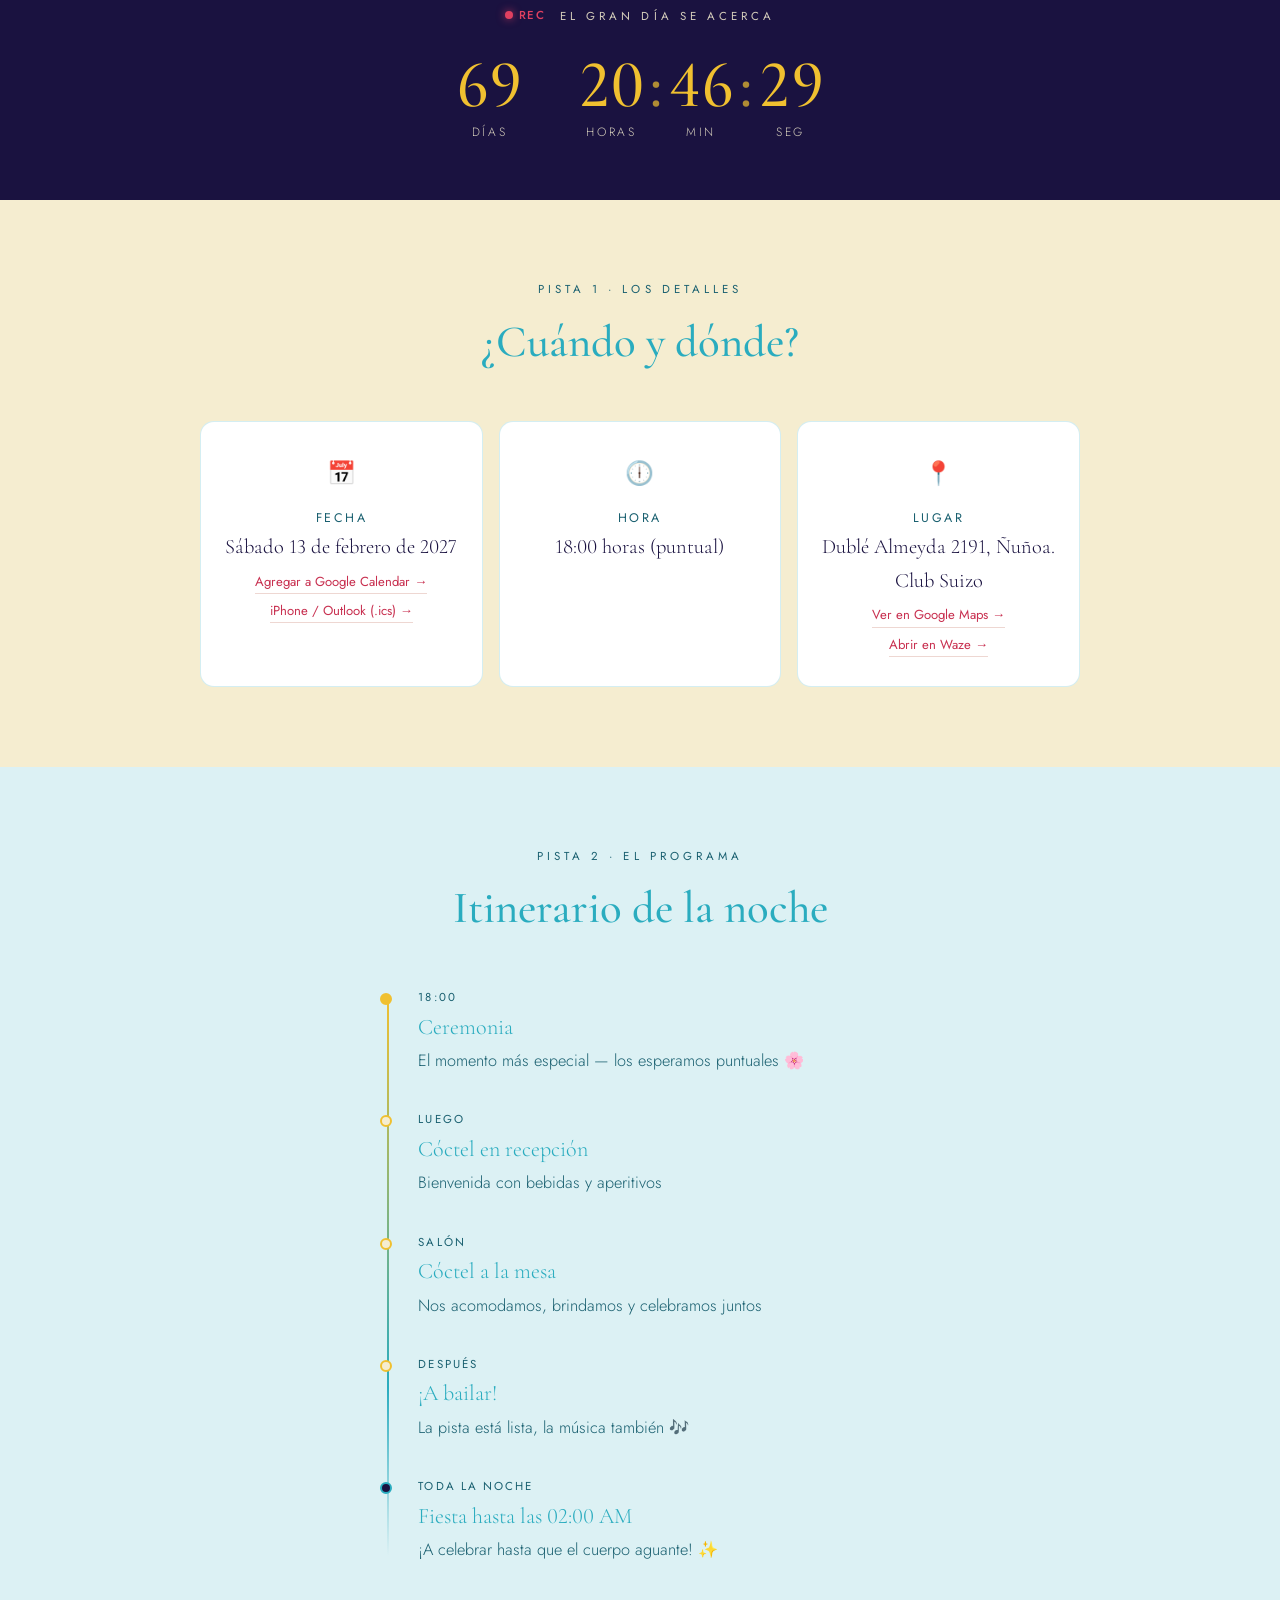
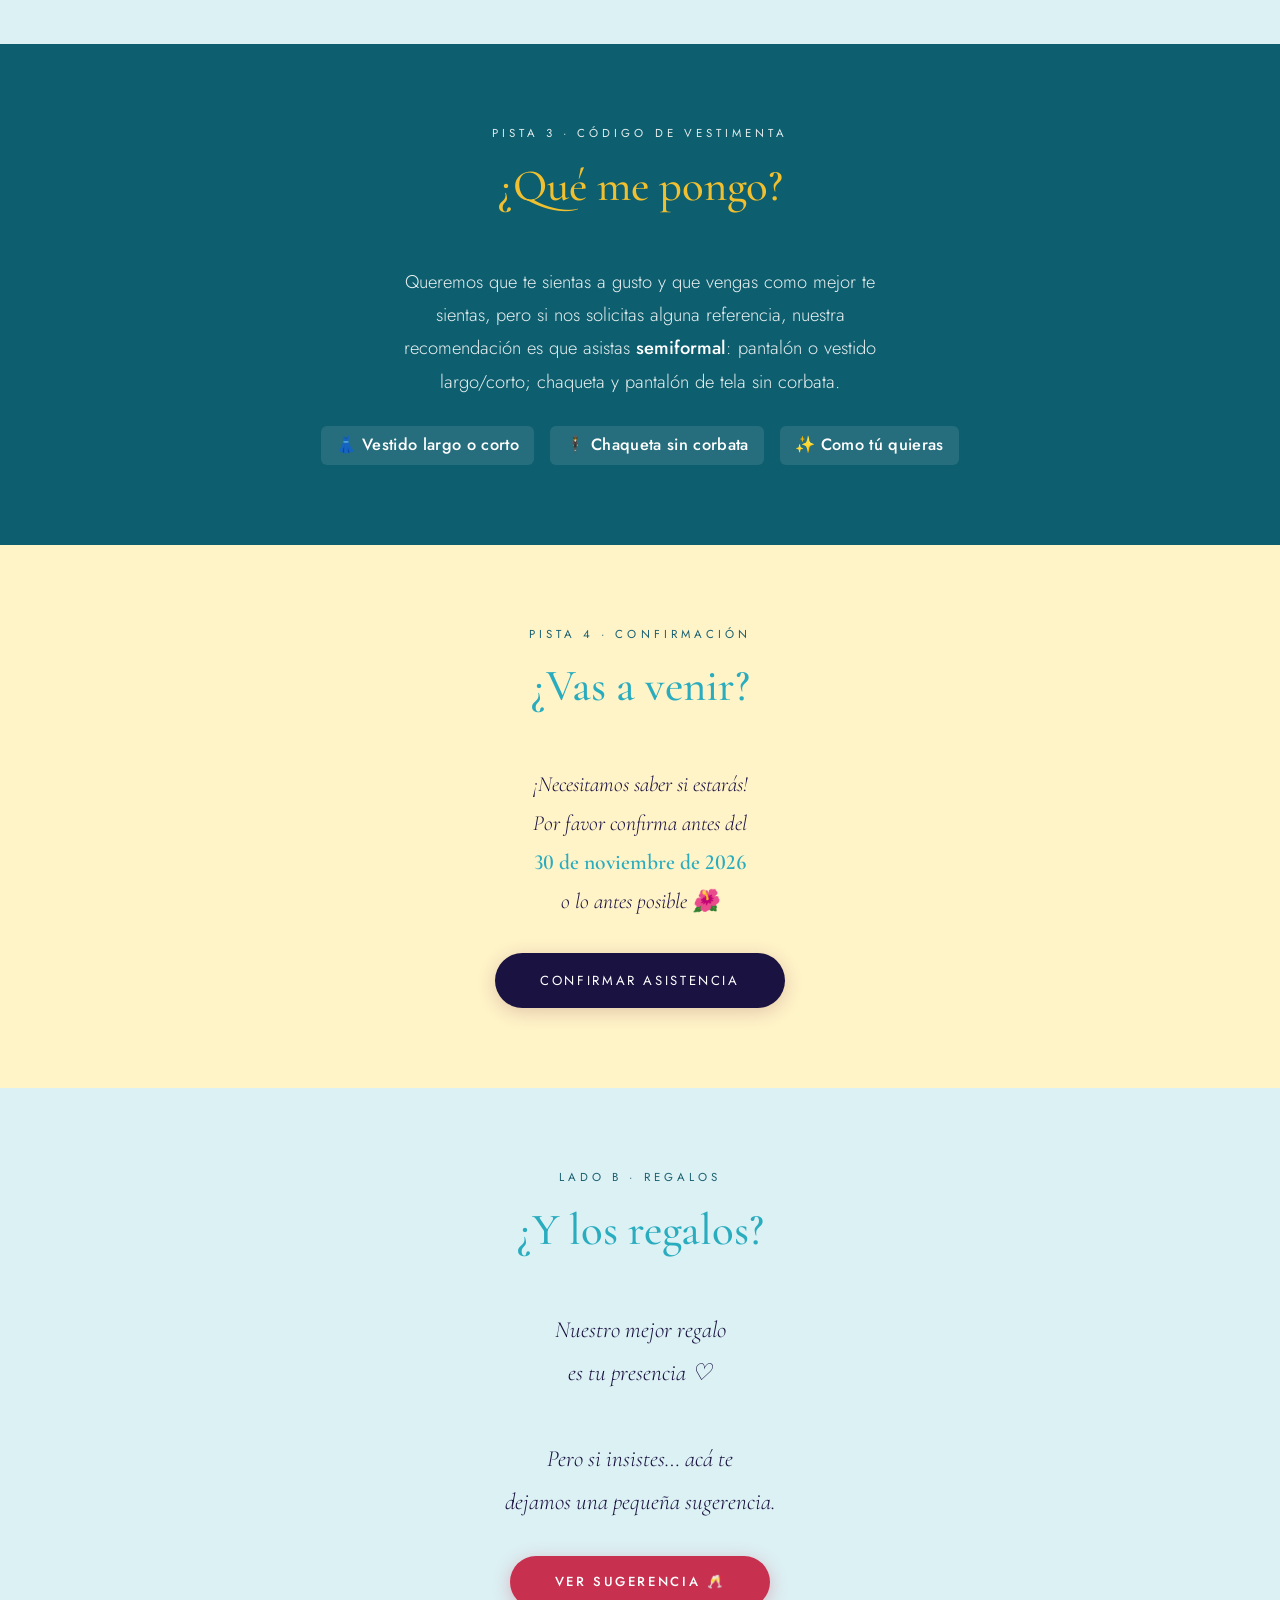
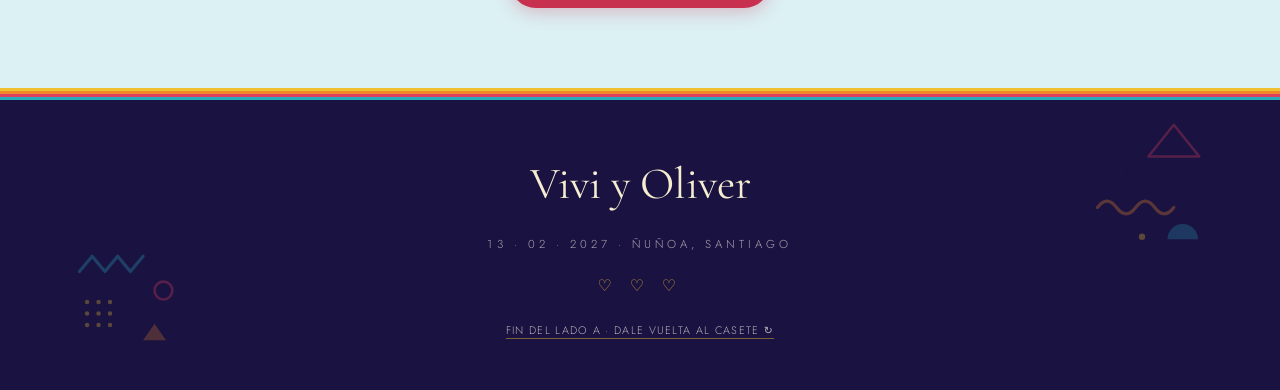
==== commit 6c2fa583: "Nueva canción y lista de regalos real - Canción: "Solo Tú" de Macha y el Bloque Depresivo, desde 0:3" ====
--- a/index.html
+++ b/index.html
@@ -47,7 +47,7 @@
     <li><a href="#regalos"><span class="menu-icono" aria-hidden="true">🎁</span><span>Regalos</span></a></li>
     <li class="menu-musica-item">
       <button type="button" class="menu-musica" id="menu-musica"
-              aria-pressed="false" aria-label="Música: Stairway to Heaven, de Led Zeppelin">
+              aria-pressed="false" aria-label="Música: Solo Tú, de Macha y el Bloque Depresivo">
         <svg class="icono-play" viewBox="0 0 16 16" aria-hidden="true"><path d="M5 3.2v9.6L12.6 8z" fill="currentColor"/></svg>
         <span class="icono-eq" aria-hidden="true"><i></i><i></i><i></i></span>
       </button>
@@ -66,7 +66,7 @@
   <h1 class="hero-names">Vivi y Oliver</h1>
 
   <div class="cassette-wrap" id="cassette" role="button" tabindex="0"
-       aria-pressed="false" aria-label="Música: Stairway to Heaven, de Led Zeppelin" title="Toca para escuchar nuestra canción">
+       aria-pressed="false" aria-label="Música: Solo Tú, de Macha y el Bloque Depresivo" title="Toca para escuchar nuestra canción">
     <span class="note note-1">♪</span>
     <span class="note note-2">♫</span>
     <span class="note note-3">♩</span>
@@ -160,7 +160,7 @@
   </div>
   <p class="cassette-hint" id="cassette-hint" aria-hidden="true">♪ toca el casete</p>
   <audio id="cancion" src="assets/cancion.mp3" preload="none" loop
-         data-titulo="Stairway to Heaven · Led Zeppelin"></audio>
+         data-titulo="Solo Tú · Macha y el Bloque Depresivo"></audio>
 
   <div class="hero-line"></div>
   <p class="hero-date">Sábado · 13 de Febrero · 2027</p>
--- a/css/styles.css
+++ b/css/styles.css
@@ -181,6 +181,10 @@
 
 .cassette-hint {
   margin: -1.8rem 0 2rem;
+  /* Dos líneas reservadas ("♪ sonando" + canción): la portada no salta al tocar */
+  white-space: pre-line;
+  min-height: 3.3em;
+  line-height: 1.65;
   font-size: 0.78rem;
   letter-spacing: 0.12em;
   color: var(--muted);
@@ -1026,15 +1030,28 @@
 .lista-header .section-title { margin-bottom: 1.2rem; }
 .lista-header .gifts-text { margin-bottom: 1.2rem; }
 
+/* Botones "Volver": píldora con borde, bien visibles */
 .lista-back {
-  display: inline-block;
+  display: inline-flex;
+  align-items: center;
+  gap: 0.4rem;
   margin-bottom: 2.2rem;
-  font-size: 0.8rem;
-  letter-spacing: 0.08em;
-  color: var(--muted);
+  padding: 0.5rem 1rem;
+  border: 1.5px solid var(--teal-texto);
+  border-radius: 999px;
+  background: var(--card);
+  font-family: 'Jost', sans-serif;
+  font-size: 0.88rem;
+  font-weight: 500;
+  letter-spacing: 0.04em;
+  color: var(--teal-texto);
   text-decoration: none;
-}
-.lista-back:hover { color: var(--burgundy); }
+  cursor: pointer;
+  box-shadow: 0 2px 8px rgba(26,18,64,0.08);
+  transition: background .2s, color .2s;
+}
+.lista-back:hover,
+.lista-back:focus-visible { background: var(--teal-texto); color: #fff; outline: none; }
 
 .lista-help {
   font-size: 0.95rem;
@@ -1120,16 +1137,10 @@
 .lista-modal .lista-help { margin-bottom: 1.6rem; }
 .lista-modal .lista-back {
   position: absolute;
-  top: 1rem; left: 1.1rem;
+  top: 0.9rem; left: 1rem;
   margin: 0;
-  padding: 0.3rem 0;
-  border: 0;
-  background: none;
-  font: inherit;
-  font-size: 0.8rem;
-  cursor: pointer;
-}
-.lista-modal .eyebrow { margin-top: 1.2rem; }
+}
+.lista-modal .eyebrow { margin-top: 2.4rem; }
 
 /* ── MENÚ DE SECCIONES (js/menu.js) ───────── */
 html { scroll-behavior: smooth; }
@@ -1286,22 +1297,17 @@
 
 .regalo-volver {
   position: absolute;
-  top: 0.95rem; left: 1.1rem;
+  top: 0.9rem; left: 1rem;
   margin: 0;
-  padding: 0.3rem 0;
-  border: 0;
-  background: none;
-  font: inherit;
-  font-size: 0.8rem;
-  cursor: pointer;
-}
-.regalo-vista[data-vista="transferencia"] { padding-top: 0.6rem; }
+}
+.regalo-vista[data-vista="transferencia"] { padding-top: 1.8rem; }
 .regalo-pie { margin-top: 1.3rem; }
 button.gift-notify { background: none; border: 0; font: inherit; font-size: 0.85rem; cursor: pointer; }
 
 /* ── FORMULARIOS PROPIOS (js/formularios.js) ── */
 .form-modal { width: min(480px, calc(100% - 2rem)); }
 .form-modal form { text-align: left; }
+.form-modal form.con-volver { padding-top: 1.8rem; }
 .form-modal form > .eyebrow,
 .form-modal form > .gift-title,
 .form-modal form > .gift-intro { text-align: center; }
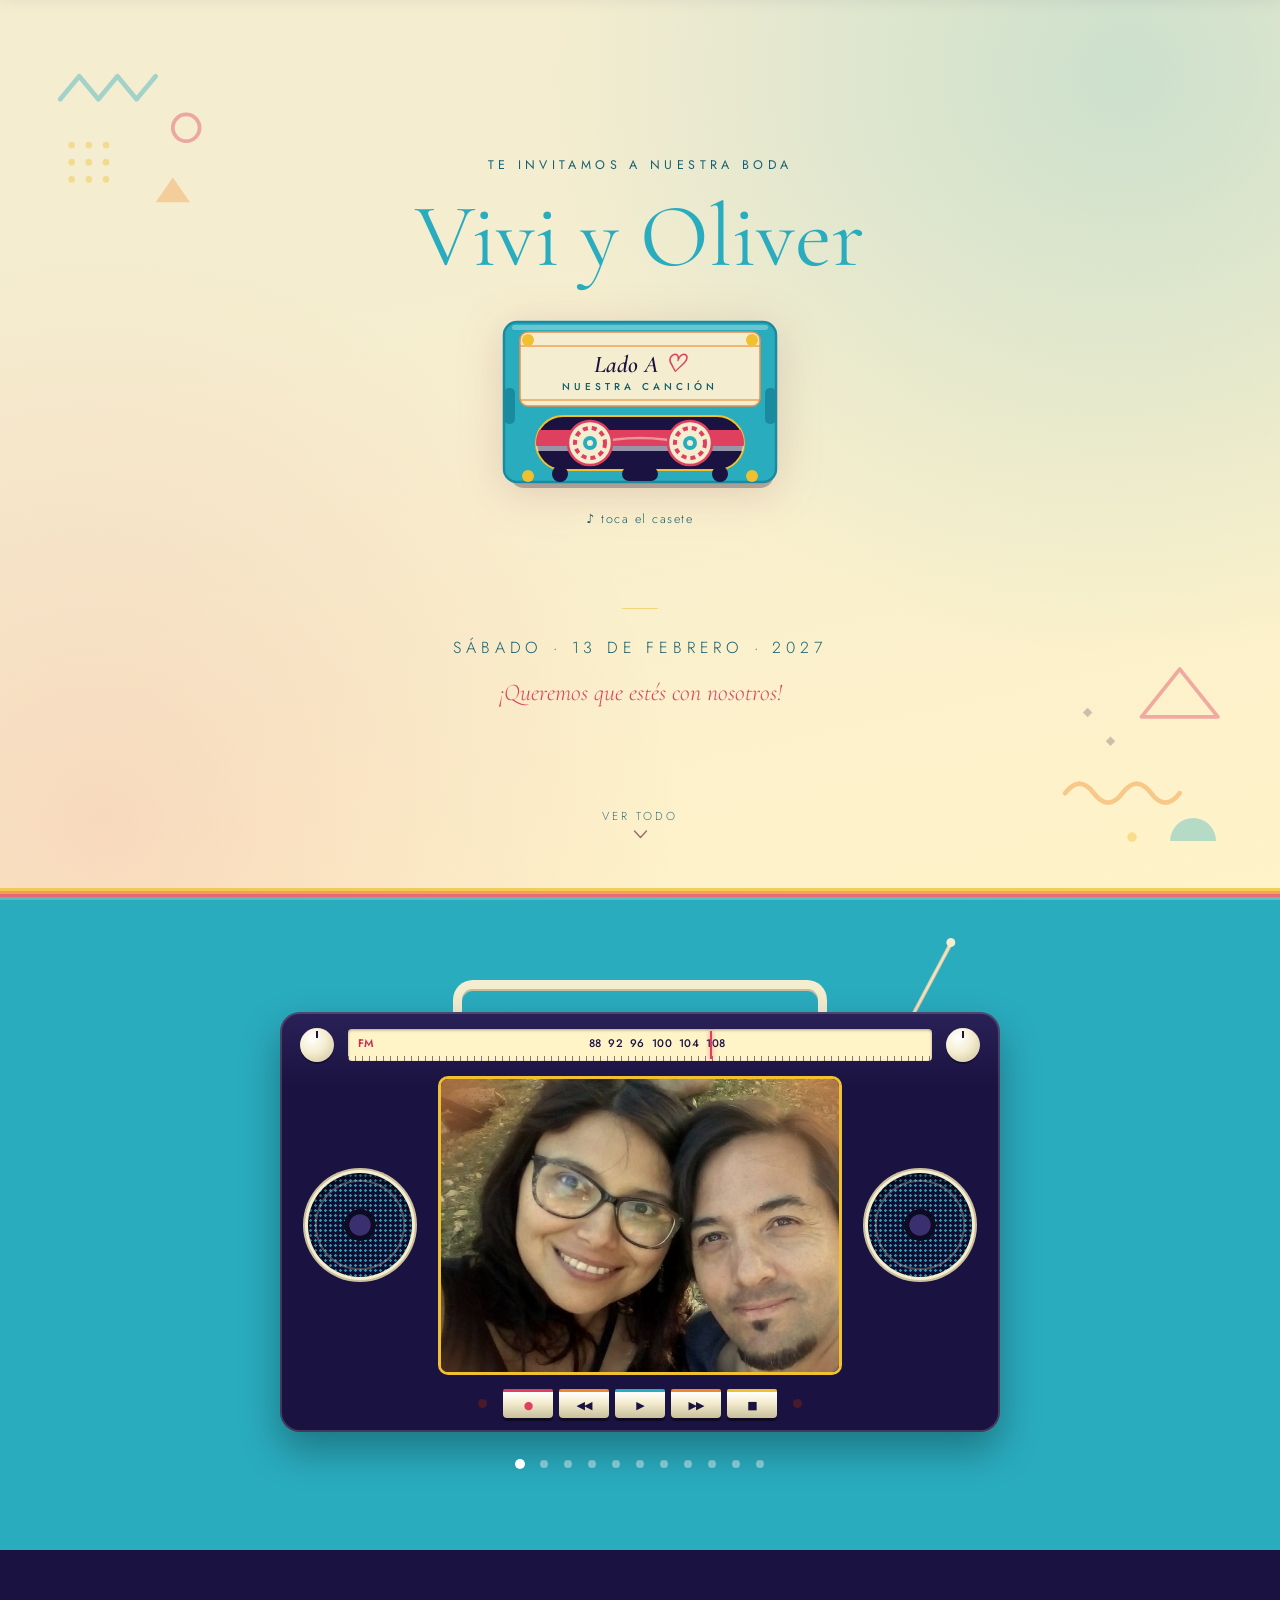
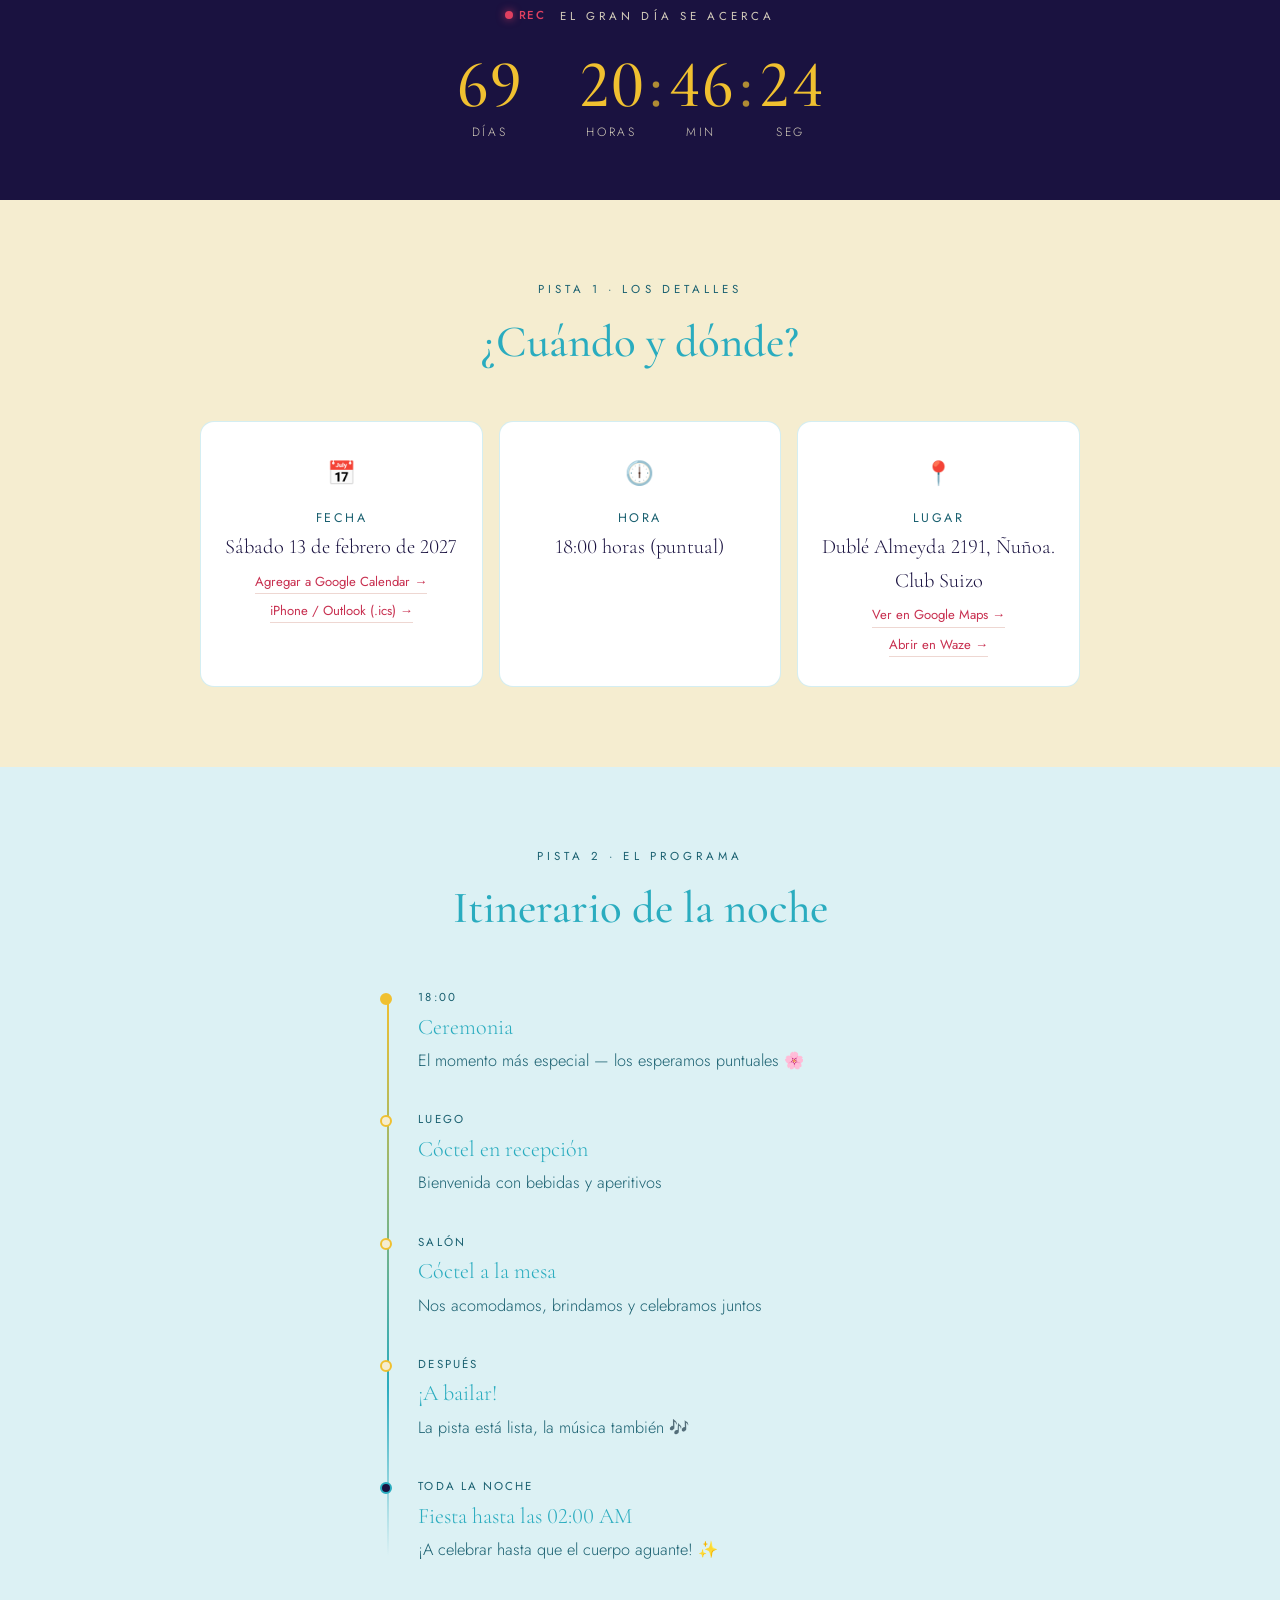
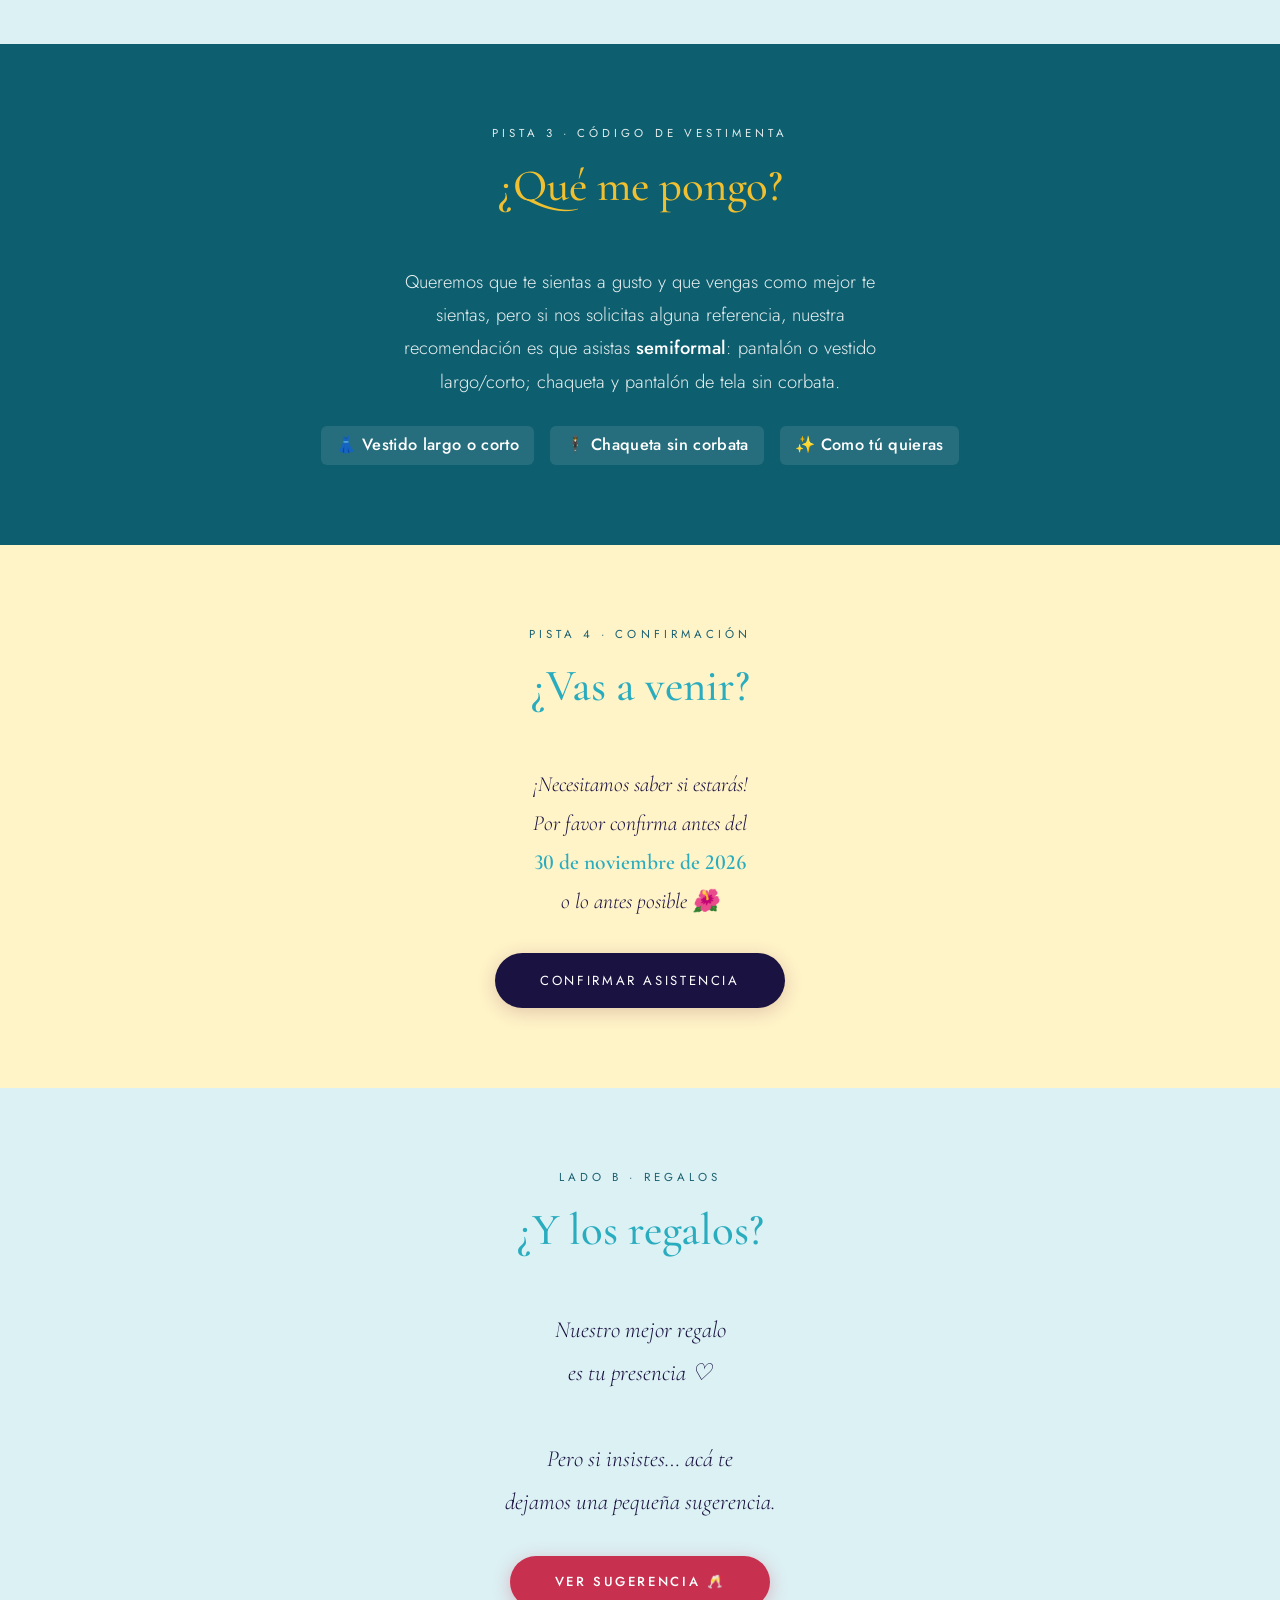
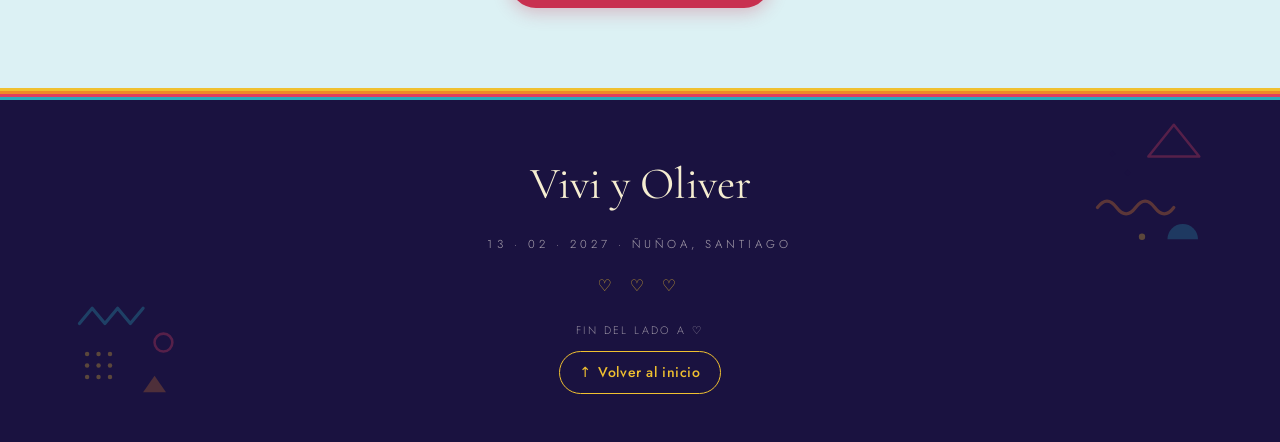
==== commit faa10eca: "Botones claros: "Volver al inicio" y "ver todo" - El pie de página cambia "Fin del Lado A · dale vue" ====
--- a/index.html
+++ b/index.html
@@ -166,18 +166,19 @@
   <p class="hero-date">Sábado · 13 de Febrero · 2027</p>
   <p class="hero-tagline">¡Queremos que estés con nosotros!</p>
 
-  <div class="scroll-hint" aria-hidden="true">
+  <!-- "Ver todo": baja a la sección siguiente (las fotos) -->
+  <a class="scroll-hint" href="#fotos" aria-label="Ver todo: bajar a las fotos y los detalles">
     <span>ver todo</span>
-    <svg width="14" height="9" viewBox="0 0 14 9" fill="none">
+    <svg width="14" height="9" viewBox="0 0 14 9" fill="none" aria-hidden="true">
       <path d="M1 1L7 7.5L13 1" stroke="#9A7265" stroke-width="1.5" stroke-linecap="round" stroke-linejoin="round"/>
     </svg>
-  </div>
+  </a>
 </section>
 
 <!-- ════════════════════════════════════════════ -->
 <!-- PHOTO                                         -->
 <!-- ════════════════════════════════════════════ -->
-<section class="photo-section" aria-label="Fotos de Vivi y Oliver">
+<section class="photo-section" id="fotos" aria-label="Fotos de Vivi y Oliver">
   <!-- Marco de radio casetera de los 80; la galería va al centro -->
   <div class="radio">
     <div class="radio-antena" aria-hidden="true"></div>
@@ -486,9 +487,8 @@
   <div class="footer-names">Vivi y Oliver</div>
   <div class="footer-sub">13 · 02 · 2027 · Ñuñoa, Santiago</div>
   <div class="footer-hearts" aria-hidden="true">♡ ♡ ♡</div>
-  <a class="footer-cinta" href="#inicio">
-    Fin del Lado A · dale vuelta al casete <span aria-hidden="true">↻</span><span class="sr-only"> (volver al inicio)</span>
-  </a>
+  <p class="footer-lado" aria-hidden="true">Fin del Lado A ♡</p>
+  <a class="footer-cinta" href="#inicio"><span aria-hidden="true">↑</span> Volver al inicio</a>
 </footer>
 
 <script src="js/lista.js"></script>
--- a/css/styles.css
+++ b/css/styles.css
@@ -235,6 +235,9 @@
 .scroll-hint {
   position: absolute;
   bottom: 3.2rem;
+  padding: 0.6rem 1rem;                 /* área táctil cómoda */
+  text-decoration: none;
+  cursor: pointer;
   left: 50%;
   transform: translateX(-50%);
   display: flex;
@@ -996,19 +999,31 @@
   margin-top: 0.8rem;
 }
 
-.footer-cinta {
-  display: inline-block;
+.footer-lado {
   margin-top: 1.4rem;
   font-size: 0.68rem;
-  letter-spacing: 0.12em;
+  letter-spacing: 0.22em;
   text-transform: uppercase;
-  color: rgba(250,243,236,0.7);
-  text-decoration: underline;
-  text-decoration-color: rgba(240,192,48,0.45);
-  text-underline-offset: 4px;
-  transition: color .2s;
-}
-.footer-cinta:hover { color: var(--citric); }
+  color: rgba(250,243,236,0.55);
+}
+/* Botón "Volver al inicio": píldora clara sobre el azul noche */
+.footer-cinta {
+  display: inline-flex;
+  align-items: center;
+  gap: 0.4rem;
+  margin-top: 0.7rem;
+  padding: 0.55rem 1.2rem;
+  border: 1.5px solid var(--citric);
+  border-radius: 999px;
+  font-size: 0.88rem;
+  font-weight: 500;
+  letter-spacing: 0.04em;
+  color: var(--citric);
+  text-decoration: none;
+  transition: background .2s, color .2s;
+}
+.footer-cinta:hover,
+.footer-cinta:focus-visible { background: var(--citric); color: var(--dark); outline: none; }
 
 .footer-hearts {
   margin-top: 1.2rem;
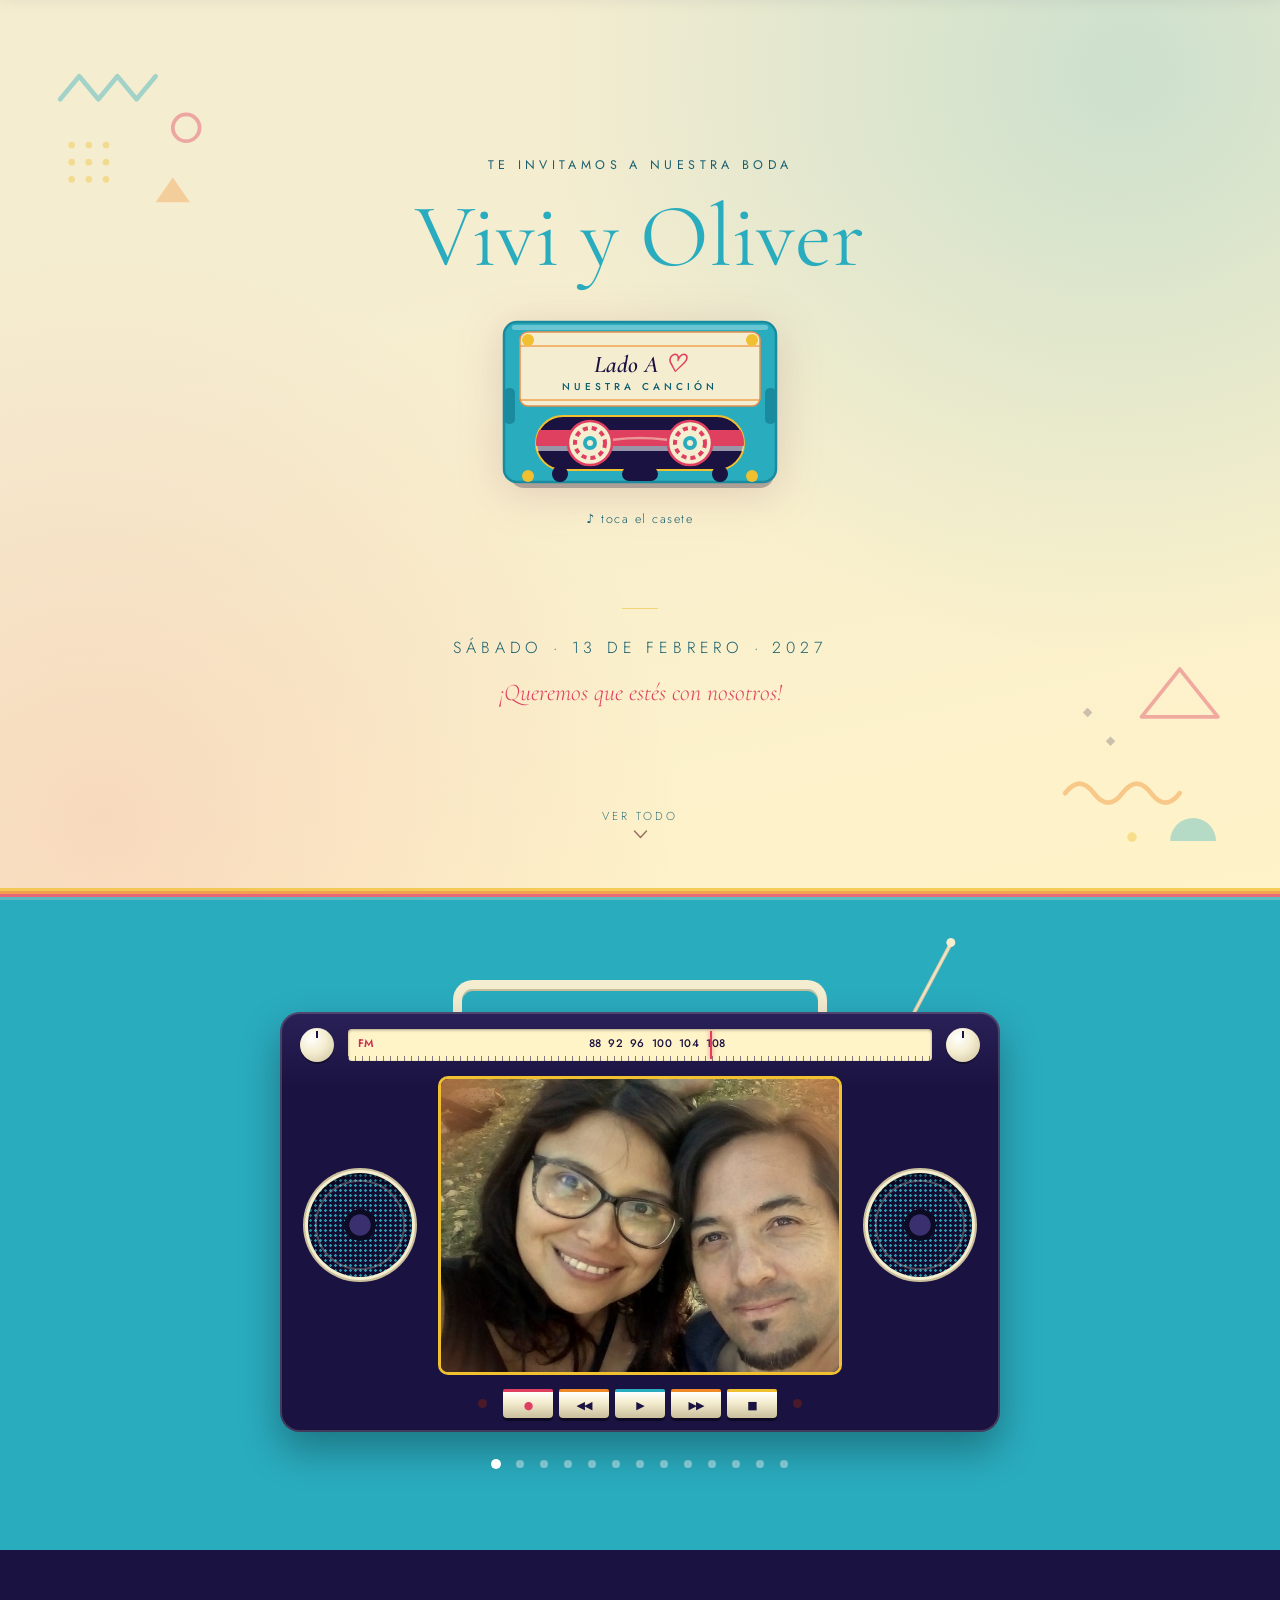
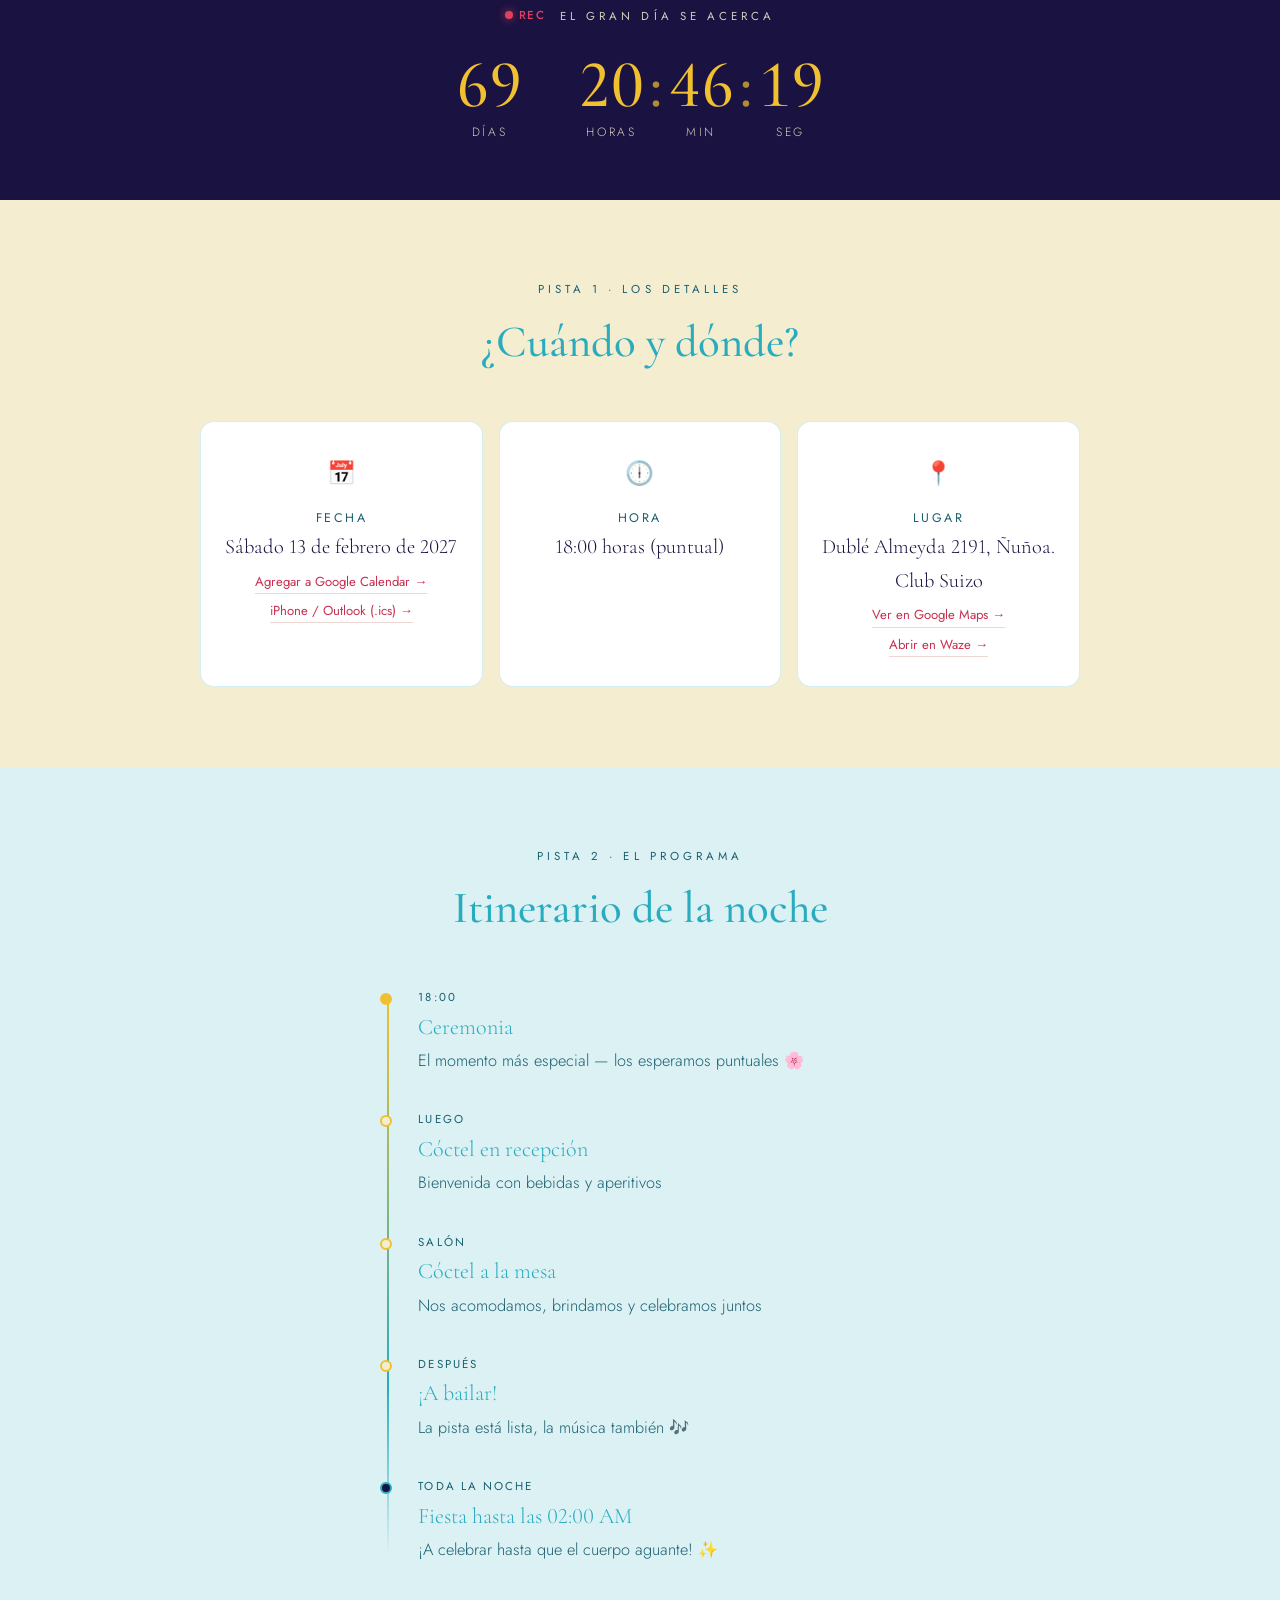
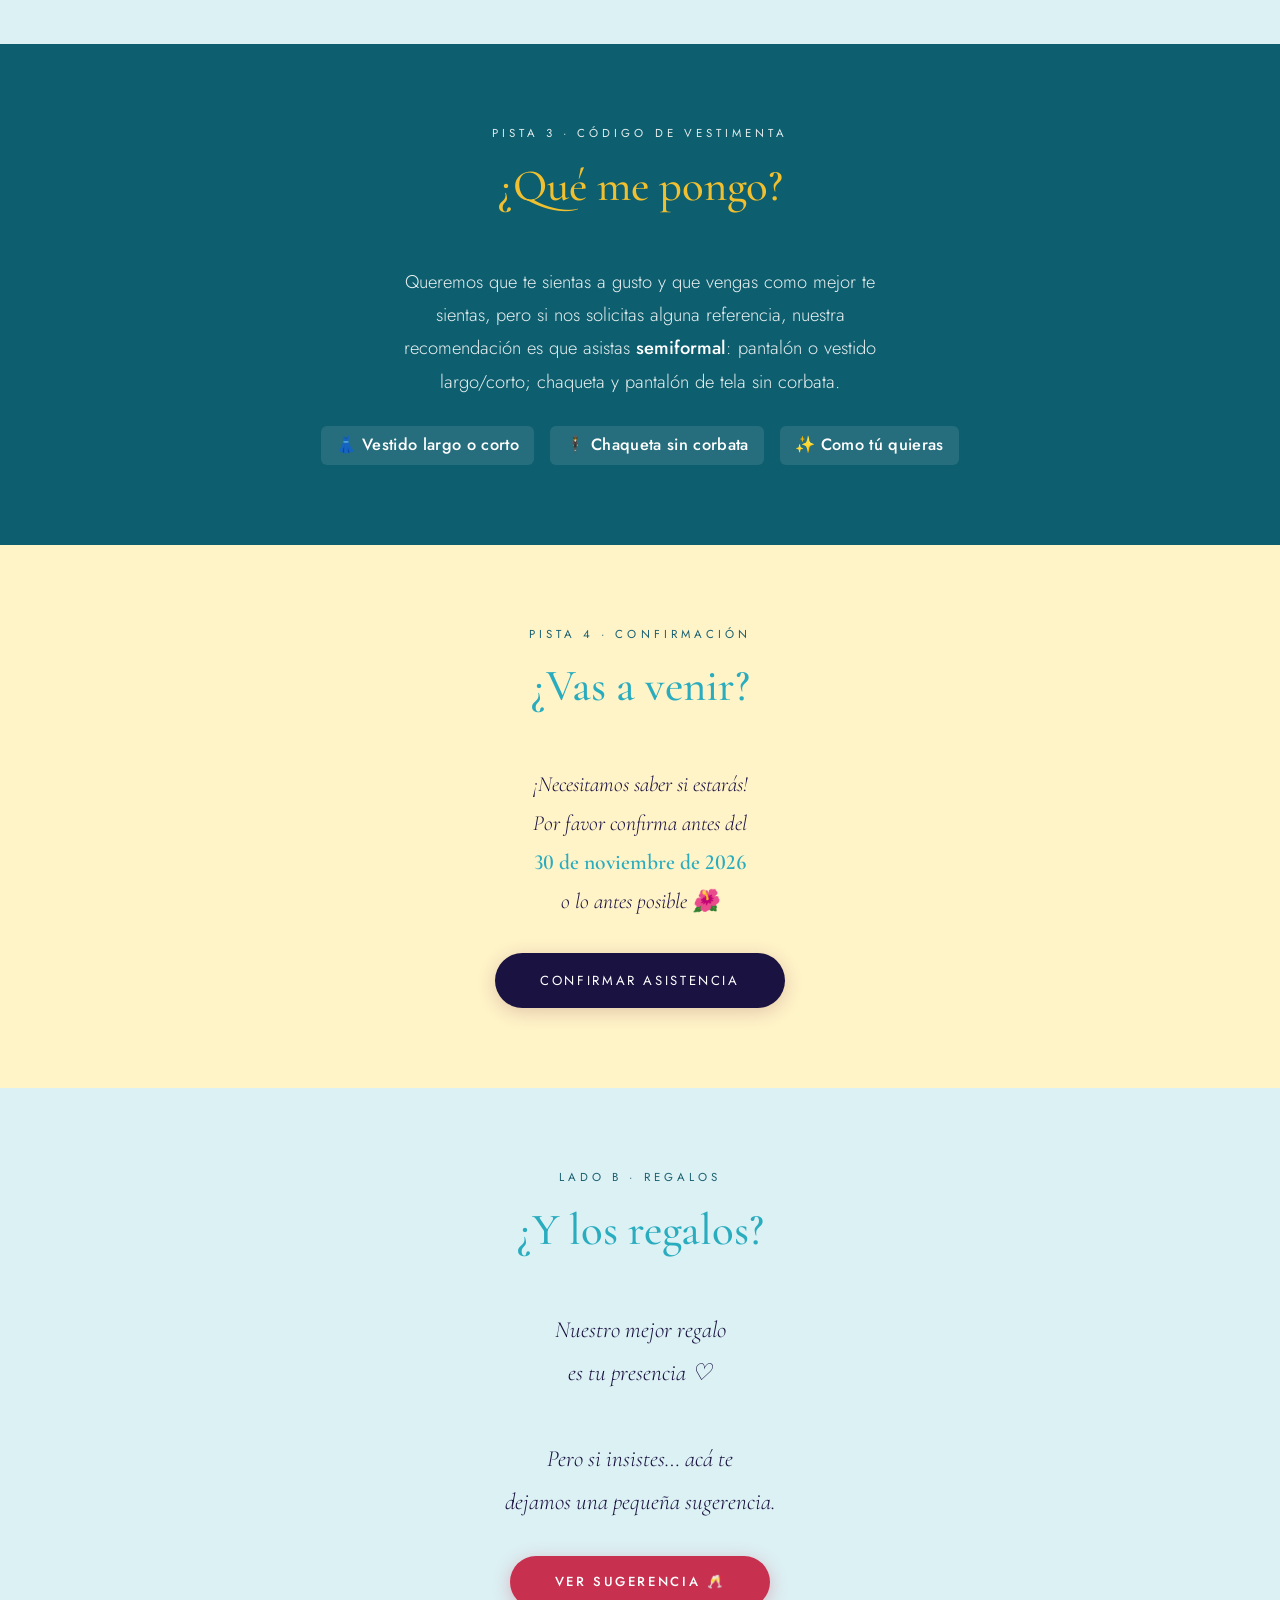
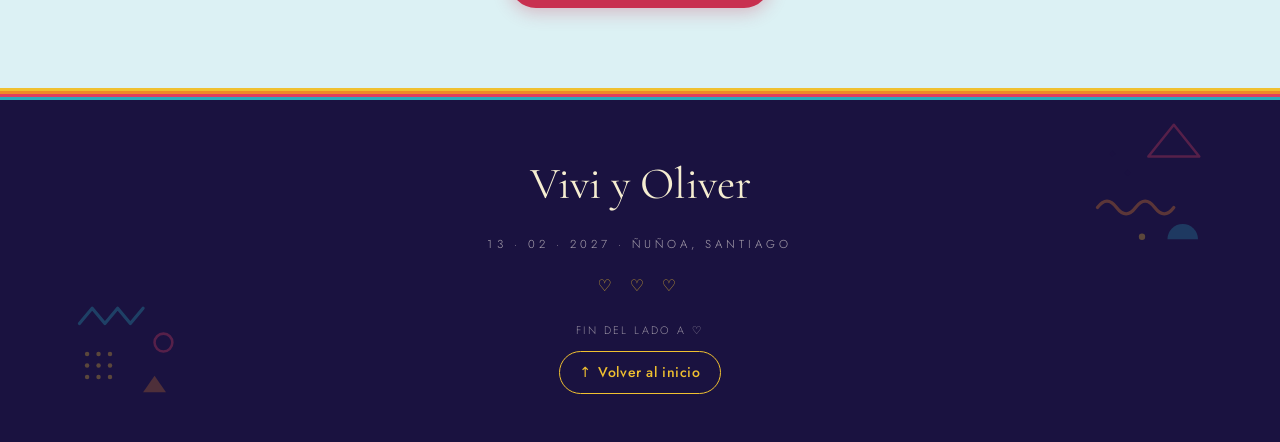
==== commit 8846b390: "Agregar dos fotos a la galería Playa con cerro de fondo (encuadre ajustado hacia la izquierda) y fot" ====
--- a/index.html
+++ b/index.html
@@ -220,6 +220,10 @@
          alt="Selfie de Vivi y Oliver abrazados bajo palmeras en una playa tropical"/>
     <img class="foto" src="assets/foto-mar.jpg" loading="lazy"
          alt="Vivi y Oliver, ambos con lentes, sonriendo juntos en un restaurante frente al mar"/>
+    <img class="foto" src="assets/foto-desierto.jpg" loading="lazy" style="object-position: 20% center"
+         alt="Selfie de Vivi y Oliver abrazados en una playa de arena, con el mar y un cerro de fondo"/>
+    <img class="foto" src="assets/foto-reggae.jpg" loading="lazy"
+         alt="Vivi y Oliver sonriendo junto a un árbol con una bandera de Bob Marley"/>
   </div>
       <div class="radio-parlante" aria-hidden="true"></div>
       </div>
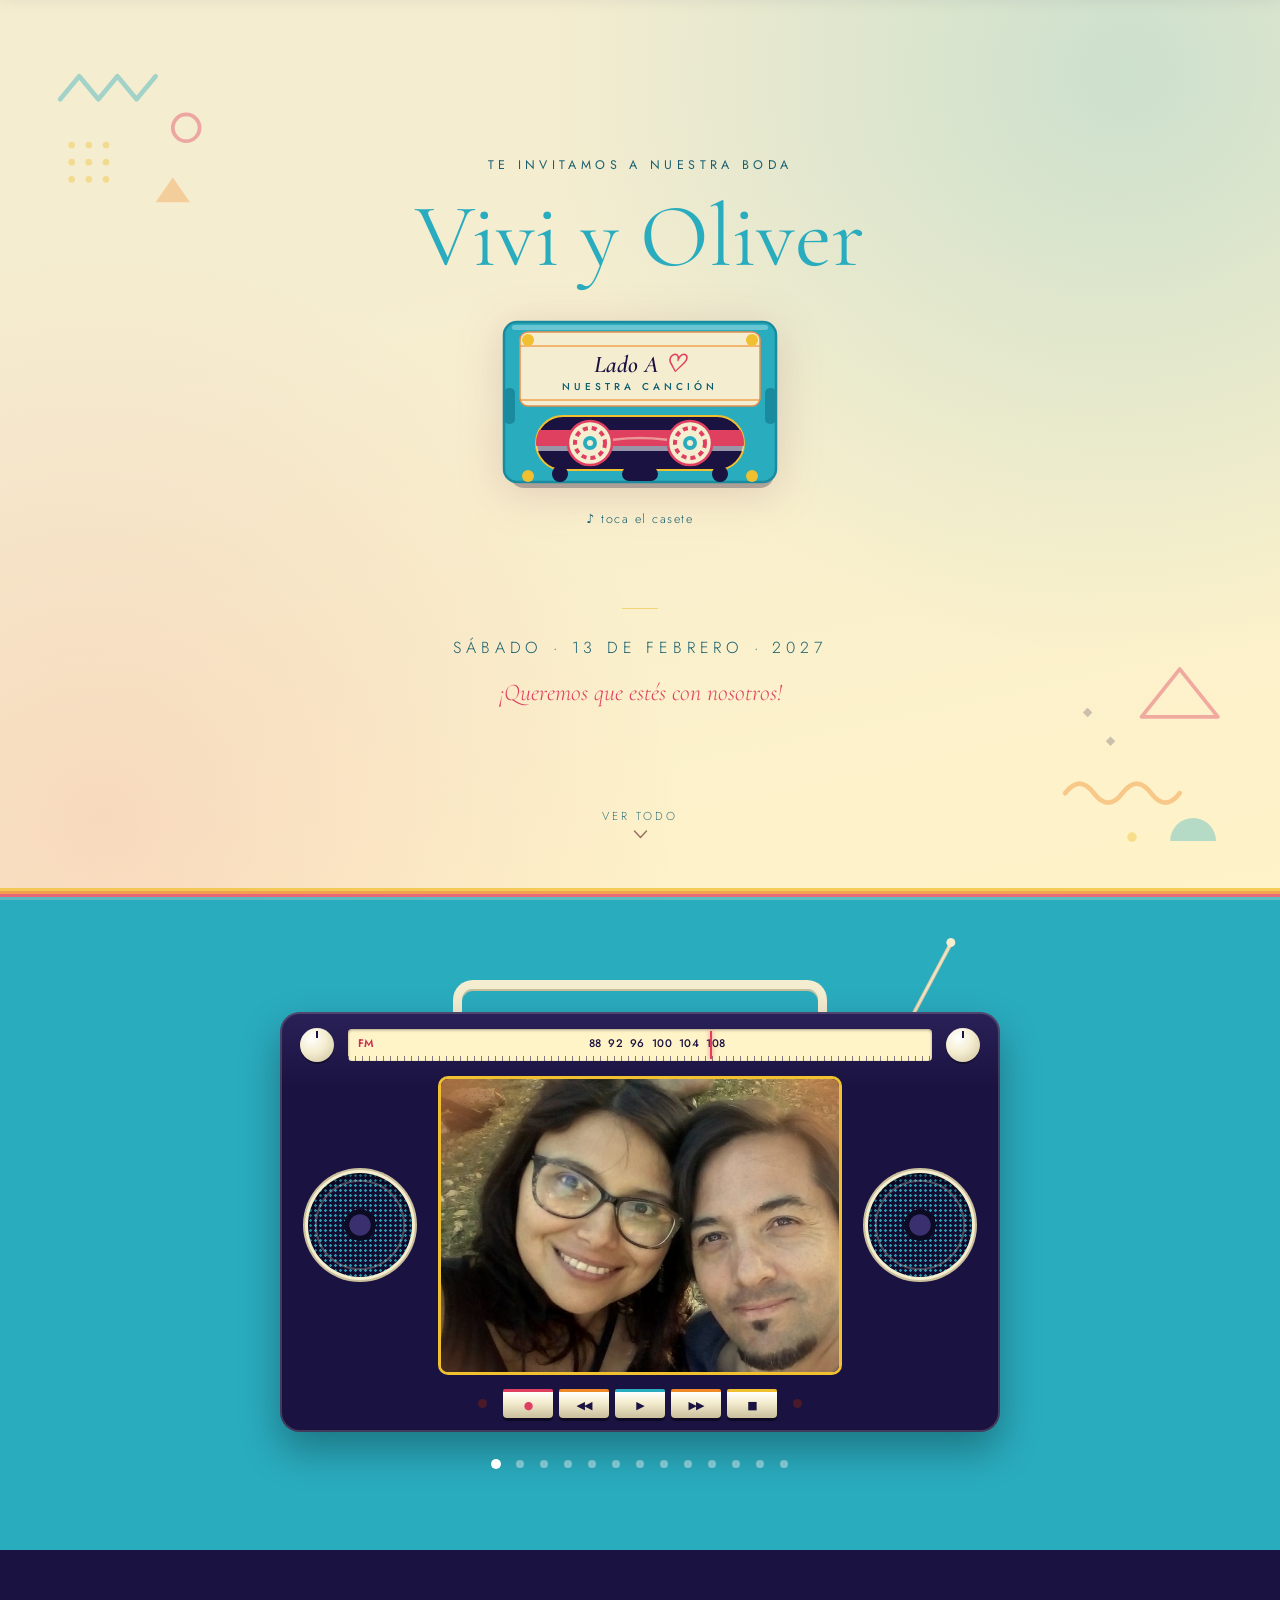
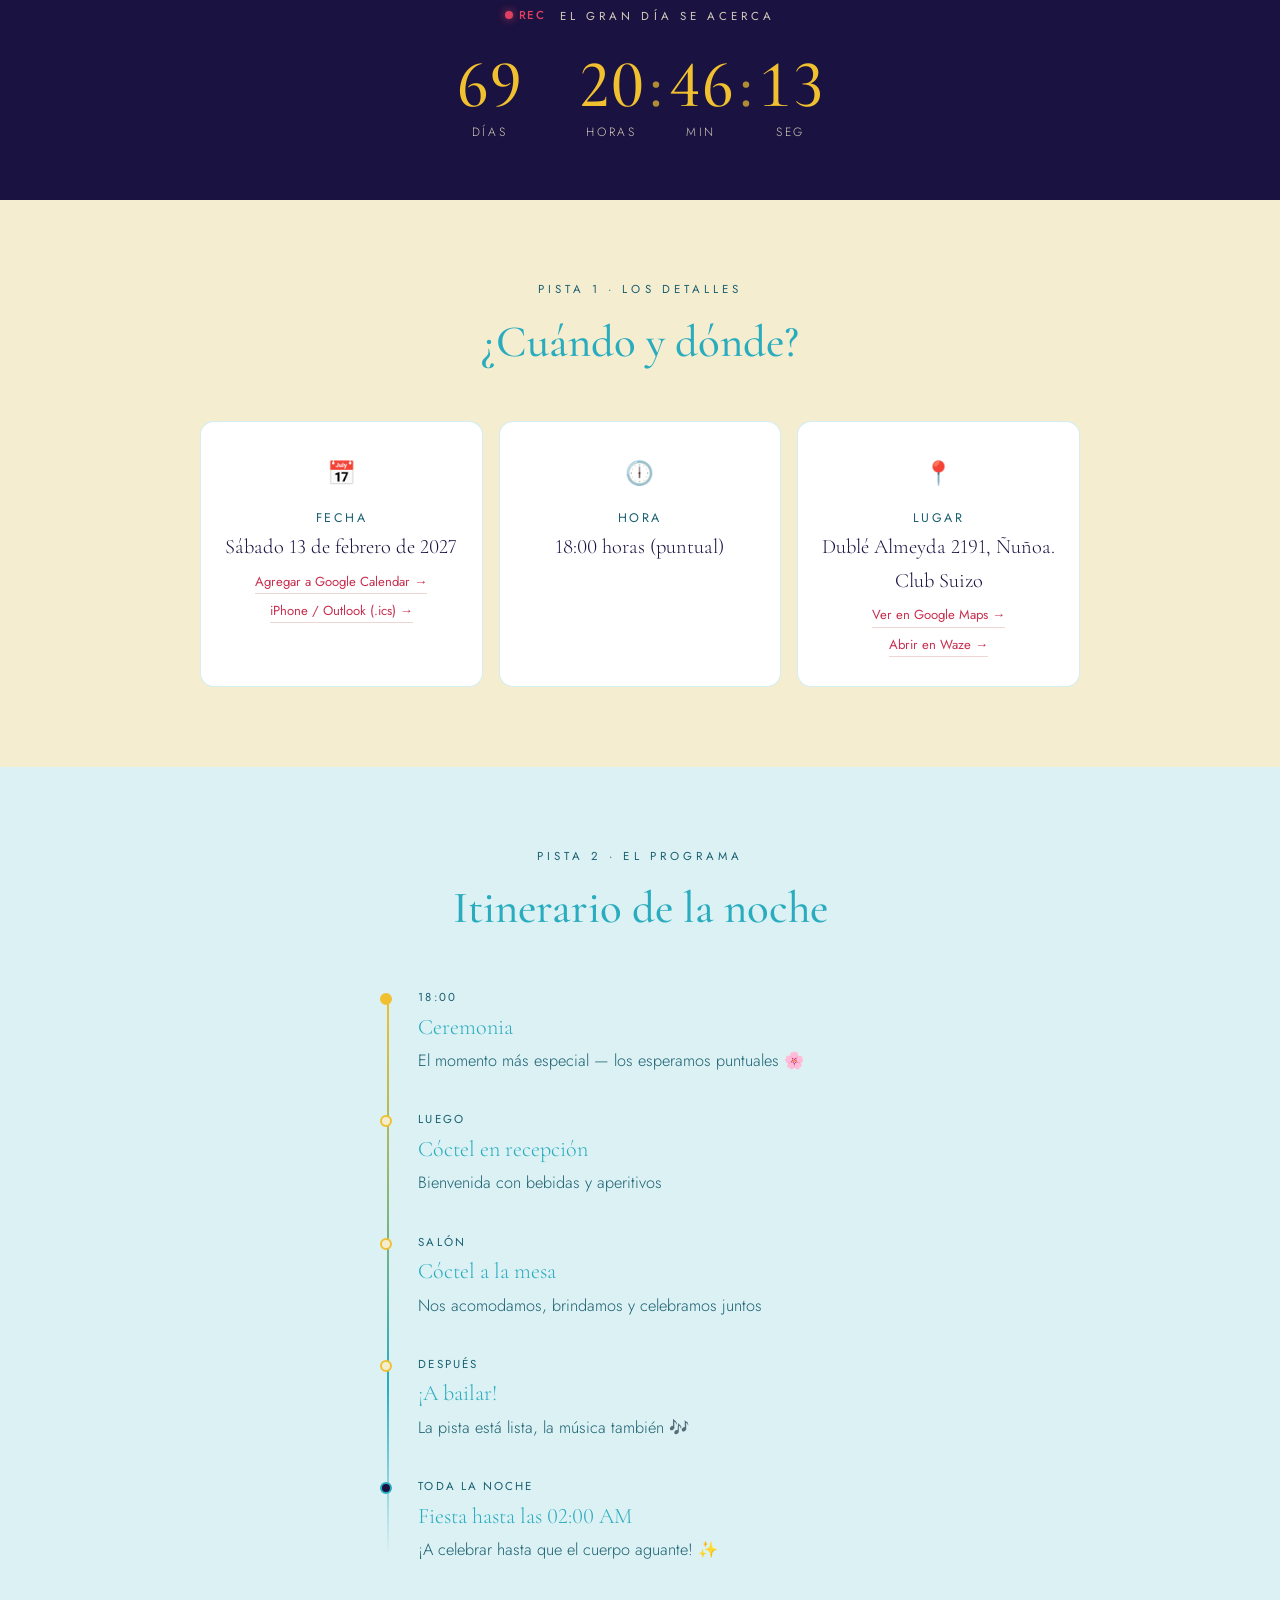
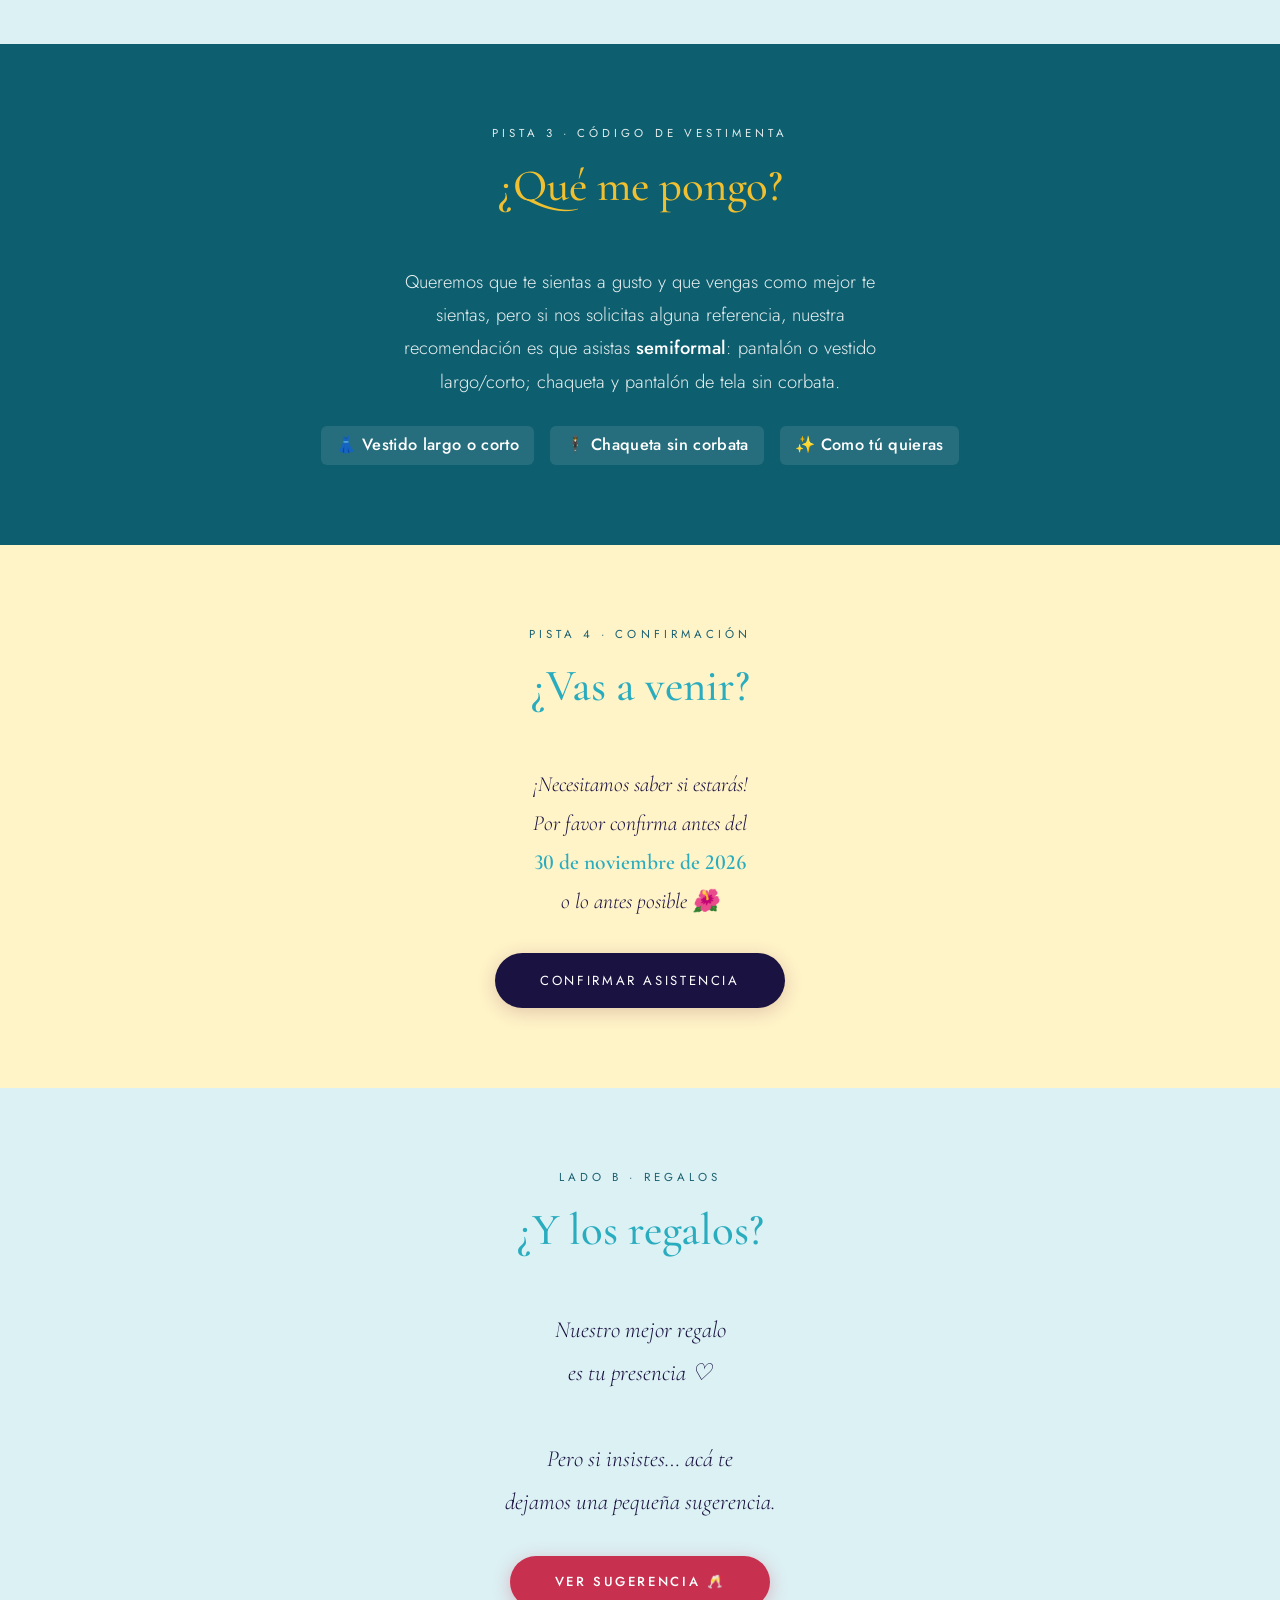
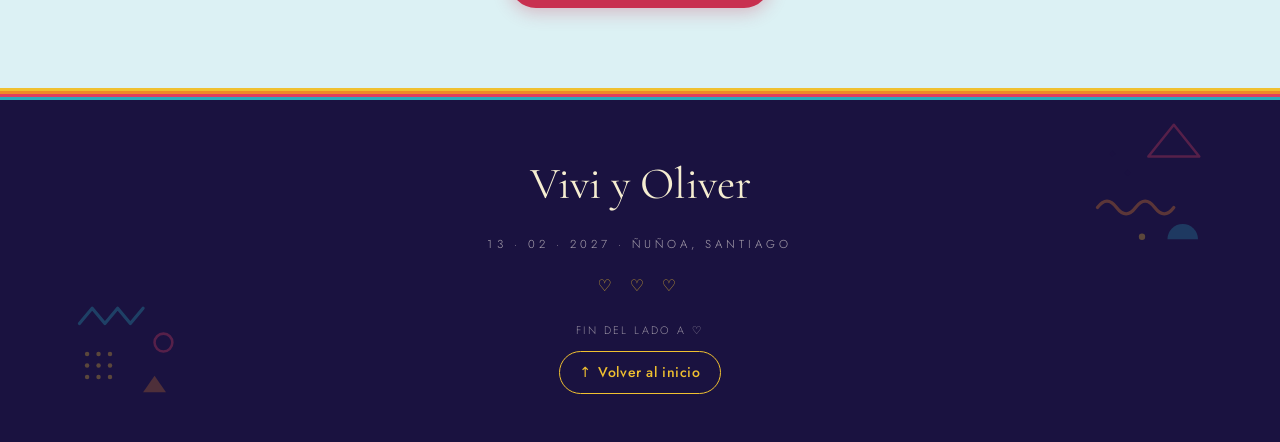
==== commit aa0e0ba7: "Botones "Volver" y "×" siempre visibles en las ventanas Las cinco ventanas (regalos, transferencia, " ====
--- a/index.html
+++ b/index.html
@@ -418,7 +418,10 @@
 <!-- GIFTS MODAL                                   -->
 <!-- ════════════════════════════════════════════ -->
 <dialog class="gift-modal regalo-modal" id="gift-modal" aria-labelledby="gift-modal-title">
-  <button type="button" class="gift-close" id="gift-close" aria-label="Cerrar">×</button>
+  <div class="modal-barra">
+    <button type="button" class="lista-back modal-volver" id="gift-volver" data-ir="inicio" hidden><span aria-hidden="true">←</span> Volver</button>
+    <button type="button" class="gift-close" id="gift-close" aria-label="Cerrar">×</button>
+  </div>
 
   <!-- Paso 1: elegir cómo regalar -->
   <div class="regalo-vista" data-vista="inicio">
@@ -445,7 +448,6 @@
 
   <!-- Paso 2: datos de transferencia -->
   <div class="regalo-vista" data-vista="transferencia" hidden>
-    <button type="button" class="lista-back regalo-volver" data-ir="inicio"><span aria-hidden="true">←</span> Volver</button>
     <h2 class="gift-title" id="gift-transfer-title" tabindex="-1">Transferencia <span aria-hidden="true">💌</span></h2>
     <p class="gift-intro">Si quieres hacernos un regalo,<br>puedes transferirnos aquí:</p>
 
@@ -467,8 +469,10 @@
 
 <!-- Lista de regalos dentro de la invitación: sin cambiar de página, la música sigue -->
 <dialog class="gift-modal lista-modal" id="lista-modal" aria-labelledby="lista-modal-title">
-  <button type="button" class="gift-close" id="lista-close" aria-label="Cerrar">×</button>
-  <button type="button" class="lista-back" id="lista-volver"><span aria-hidden="true">←</span> Volver a regalos</button>
+  <div class="modal-barra">
+    <button type="button" class="lista-back modal-volver" id="lista-volver"><span aria-hidden="true">←</span> Volver a regalos</button>
+    <button type="button" class="gift-close" id="lista-close" aria-label="Cerrar">×</button>
+  </div>
 
   <p class="eyebrow">Vivi y Oliver · 13 · 02 · 2027</p>
   <h2 class="gift-title" id="lista-modal-title">Lista de regalos <span aria-hidden="true">🎁</span></h2>
--- a/css/styles.css
+++ b/css/styles.css
@@ -858,10 +858,12 @@
 
 /* ── GIFTS MODAL ───────────────────────────── */
 .gift-modal {
+  --pad-top: 2.6rem;
+  --pad-x: 1.6rem;
   width: min(440px, calc(100% - 2rem));
   max-height: calc(100svh - 2rem);
   margin: auto;
-  padding: 2.6rem 1.6rem 2.2rem;
+  padding: var(--pad-top) var(--pad-x) 2.2rem;
   border: 0;
   border-radius: 20px;
   background: var(--cream);
@@ -879,12 +881,25 @@
   from { opacity: 0; transform: translateY(16px) scale(.97); }
 }
 
+/* Barra fija arriba de cada ventana: "Volver" y "×" siguen a la vista al bajar.
+   Ocupa justo el margen superior de la ventana (no empuja el contenido) y deja
+   pasar los toques salvo en los botones. */
+.modal-barra {
+  position: sticky;
+  top: calc(-1 * var(--pad-top));       /* el navegador cuenta desde dentro del margen */
+  z-index: 5;
+  height: var(--pad-top);
+  margin: calc(-1 * var(--pad-top)) calc(-1 * var(--pad-x)) 0;
+  pointer-events: none;
+}
+.modal-barra > * { pointer-events: auto; }
 .gift-close {
   position: absolute;
   top: 0.7rem; right: 0.9rem;
   width: 2.2rem; height: 2.2rem;
   border: 0; border-radius: 50%;
-  background: transparent;
+  background: rgba(245,237,208,0.95);
+  box-shadow: 0 2px 8px rgba(26,18,64,0.12);
   color: var(--muted);
   font-size: 1.7rem; line-height: 1;
   cursor: pointer;
@@ -1150,9 +1165,9 @@
 /* Lista dentro de la invitación (ventana) */
 .lista-modal { width: min(880px, calc(100% - 2rem)); }
 .lista-modal .lista-help { margin-bottom: 1.6rem; }
-.lista-modal .lista-back {
-  position: absolute;
-  top: 0.9rem; left: 1rem;
+.modal-volver {
+  position: absolute;
+  top: 0.75rem; left: 1rem;
   margin: 0;
 }
 .lista-modal .eyebrow { margin-top: 2.4rem; }
@@ -1310,11 +1325,6 @@
 }
 .regalo-opcion-texto { font-size: 0.88rem; color: var(--muted); }
 
-.regalo-volver {
-  position: absolute;
-  top: 0.9rem; left: 1rem;
-  margin: 0;
-}
 .regalo-vista[data-vista="transferencia"] { padding-top: 1.8rem; }
 .regalo-pie { margin-top: 1.3rem; }
 button.gift-notify { background: none; border: 0; font: inherit; font-size: 0.85rem; cursor: pointer; }
